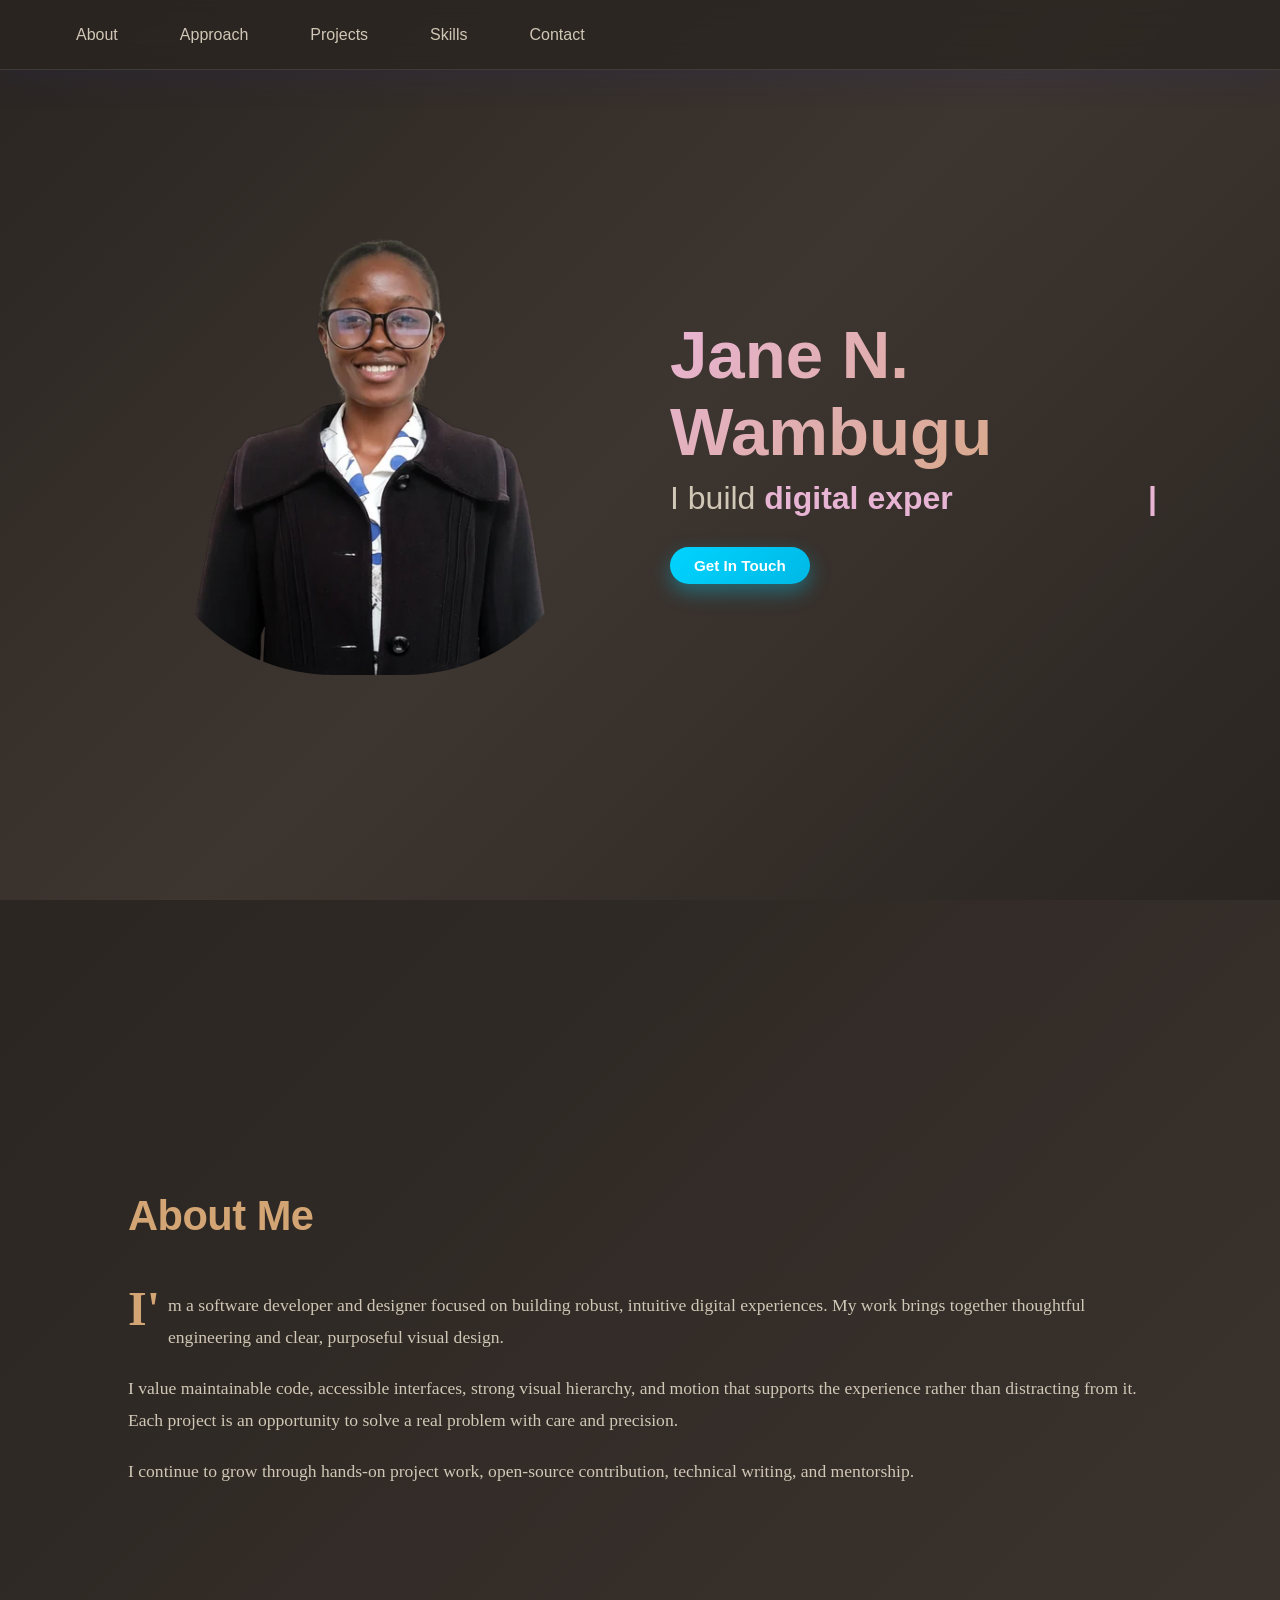
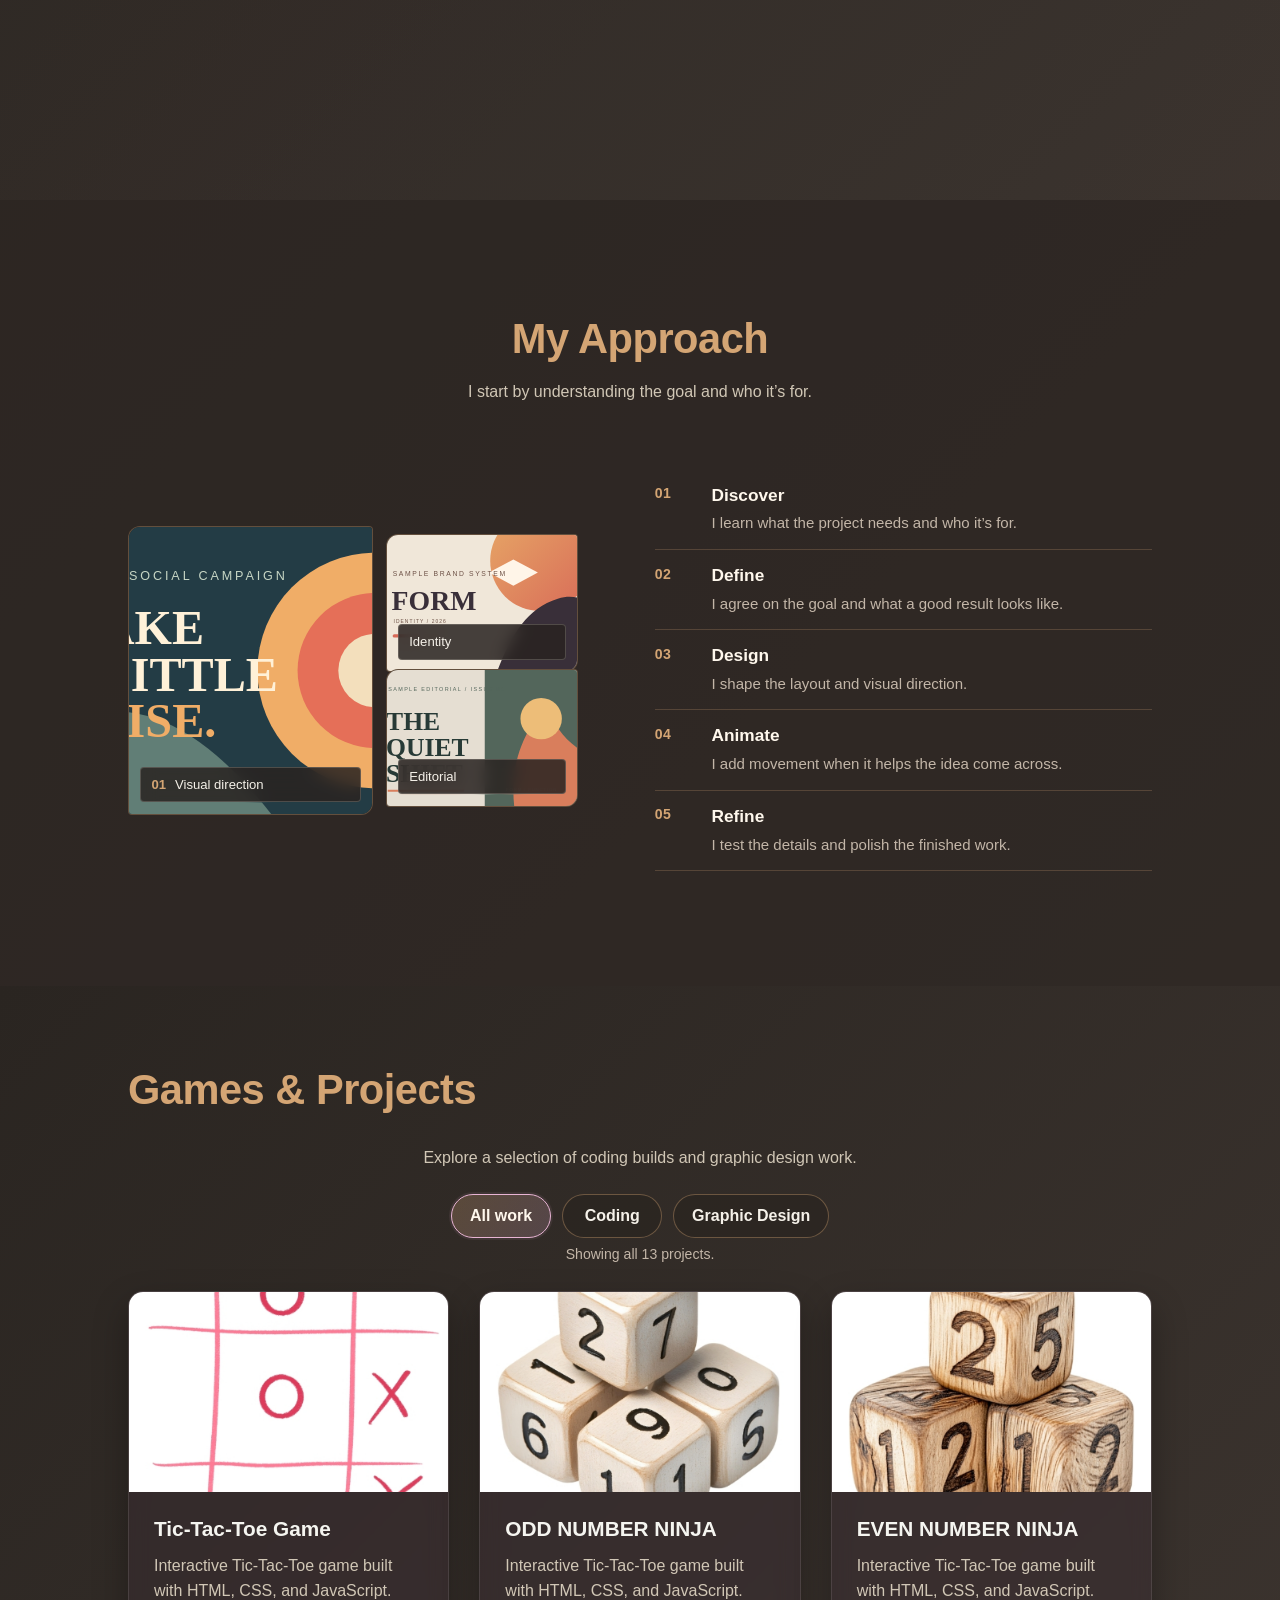
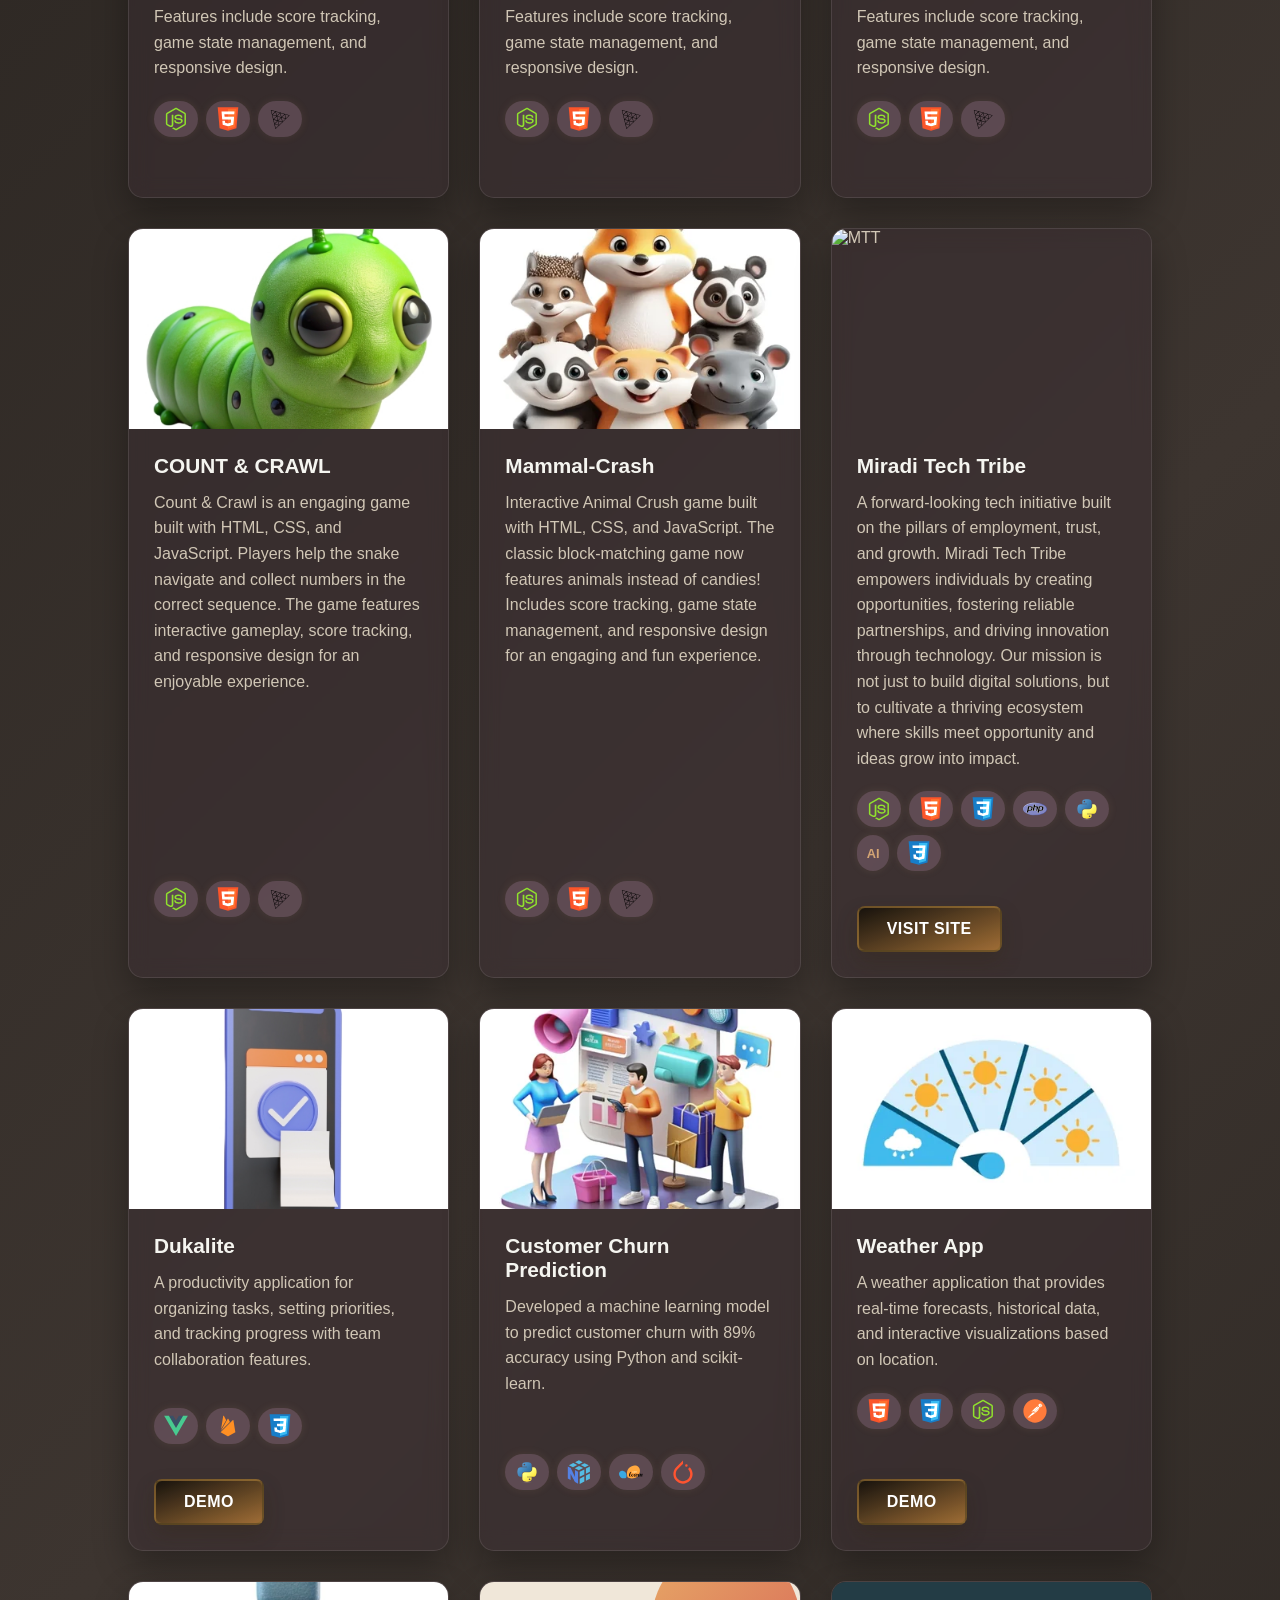
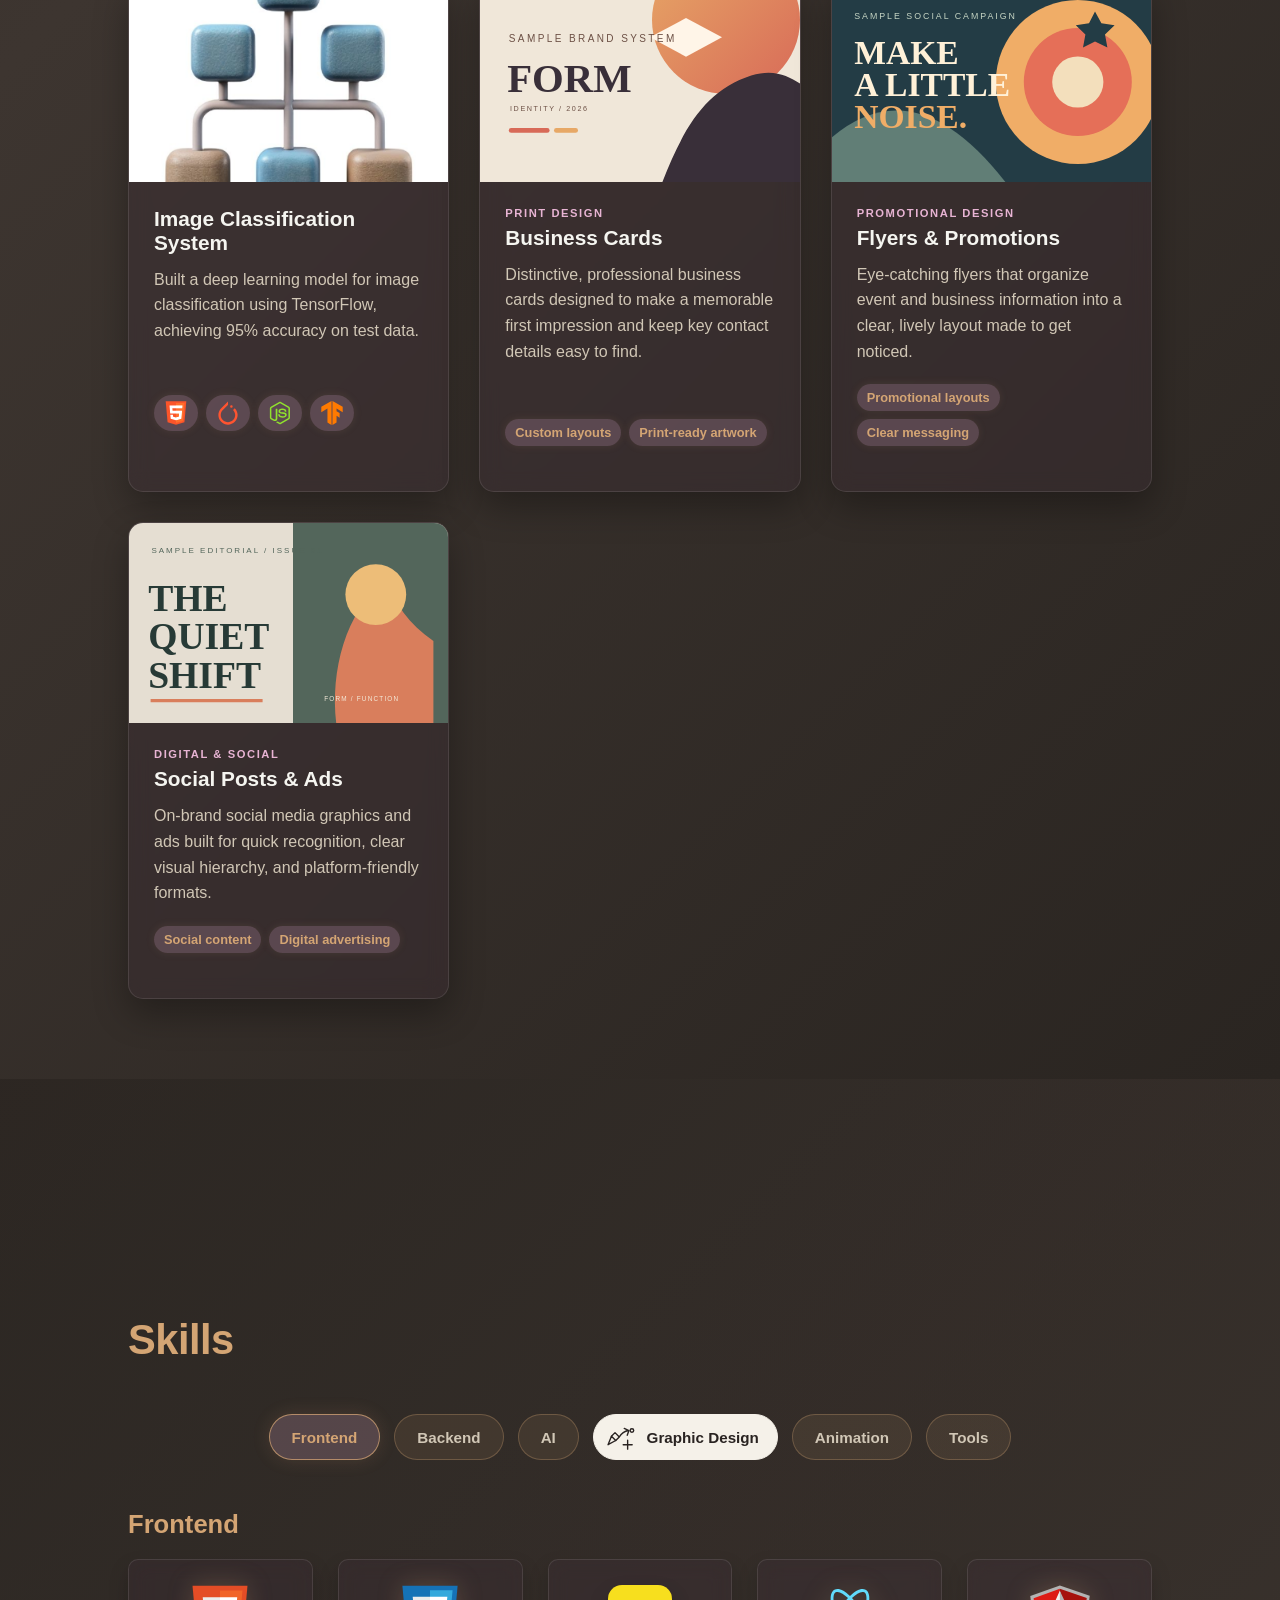
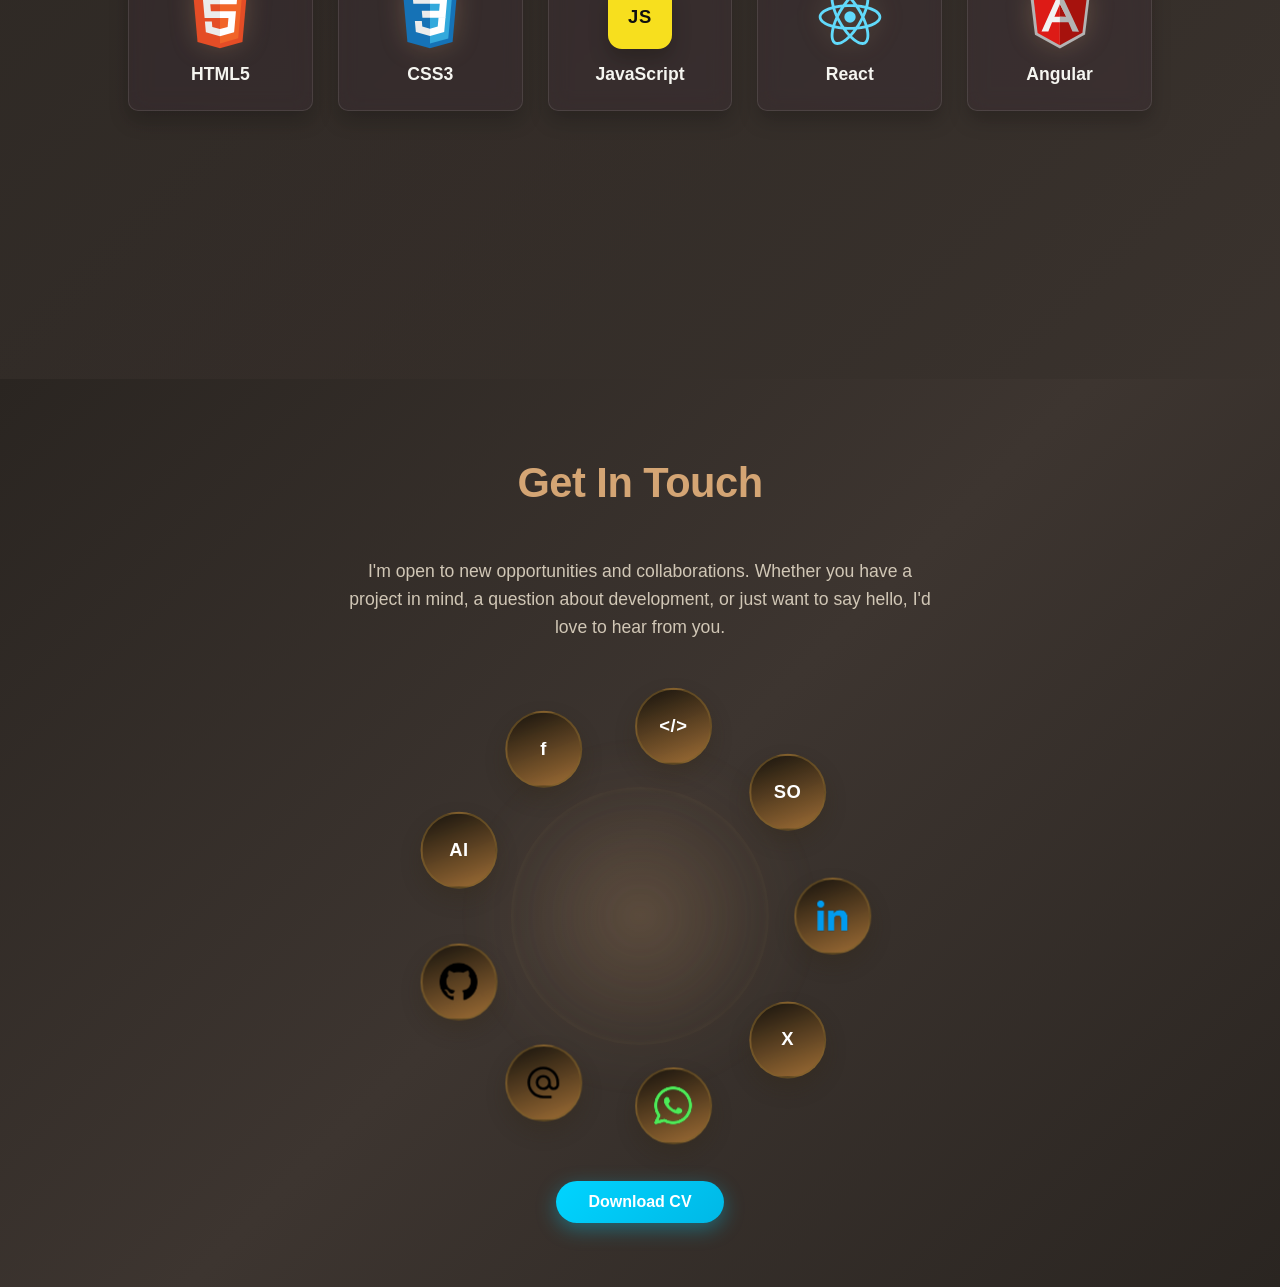
==== index.html @ dc6d3edc "feat: clarify AI tools and animate design tab" ====
<!DOCTYPE html>
<html lang="en">

<head>
    <meta charset="UTF-8">
    <meta name="viewport" content="width=device-width, initial-scale=1.0">
    <link rel="icon" href="images/logo.png" type="image/png" sizes="16x16 32x32 48x48 64x64">
    <link rel="stylesheet" href="styles.css?v=ai-assistants-doodle-motion-20261123">
     <title>Jane Wambugu – Full Stack Developer & AI Portfolio</title>
     <meta name="description" content="Portfolio of Jane Wambugu, showcasing projects in AI, web development, and full-stack applications. Explore skills, projects, and contact info.">

  <meta name="google-site-verification" content="UeW-Bg8mScDxhFZc06-uf0zmy20GzfrBt84kIsNvGZs" />

  <script type="application/ld+json">
  {
    "@context": "https://schema.org",
    "@type": "Person",
    "name": "Jane Wambugu",
    "url": "https://janewambugu.com",
    "sameAs": [
      "https://github.com/Njeri26",
      "https://linkedin.com/in/WAMBUGUNJERI"
    ]
  }
  </script>

  <meta property="og:title" content="Jane Wambugu – Full Stack Developer & AI Portfolio">
  <meta property="og:description" content="Portfolio of Jane Wambugu, showcasing projects in AI, web development, and full-stack applications.">
  <meta property="og:image" content="https://janewambugu.com/images/logo.webp">
  <meta property="og:url" content="https://janewambugu.com">
  <meta name="twitter:card" content="summary_large_image">
</head>


<body>
    <!-- Navigation -->
    <nav class="navbar">
  <div class="nav-container">
    <ul class="nav-menu">
      <li><a href="#about" class="nav-link">About</a></li>
      <li><a href="#approach" class="nav-link">Approach</a></li>
      <li><a href="#projects" class="nav-link">Projects</a></li>
      <li><a href="#skills" class="nav-link">Skills</a></li>
      <li><a href="#contact" class="nav-link">Contact</a></li>
    </ul>

    <div class="mobile-menu-toggle" id="mobile-menu-toggle" aria-label="Open menu" role="button" tabindex="0">
      <div class="hamburger"></div>
      <div class="hamburger"></div>
      <div class="hamburger"></div>
    </div>
  </div>

  <!-- Mobile Navigation -->
  <div class="mobile-nav" id="mobile-nav" aria-hidden="true">
    <div class="mobile-nav-menu">
      <a href="#about" class="mobile-nav-link">About</a>
      <a href="#approach" class="mobile-nav-link">Approach</a>
      <a href="#projects" class="mobile-nav-link">Projects</a>
      <a href="#skills" class="mobile-nav-link">Skills</a>
      <a href="#contact" class="mobile-nav-link">Contact</a>
    </div>
  </div>
</nav>


    <!-- Hero Section -->
    <section id="home" class="hero">
        <div class="code-bg" id="codeBg"></div>
        <div class="hero-content">
            <div class="hero-image-container">
                <div class="profile-container">
                    <img src="images/me-480.webp" srcset="images/me-320.webp 320w, images/me-480.webp 480w, images/me.webp 882w" sizes="(max-width: 768px) 78vw, (max-width: 1200px) 38vw, 450px" alt="Jane N. Wambugu" class="profile-img" width="450" height="450" fetchpriority="high" decoding="async">
                </div>
            </div>
            <div class="hero-animation-container">
                <div class="hero-text">
                    <h1 class="name">Jane N. Wambugu</h1>
                    <p class="slogan">I build <span id="typingText">exceptional digital experiences</span></p>
                    <a href="#contact" class="cta-btn">Get In Touch</a>
                </div>
            </div>
        </div>
    </section>

    <!-- About Section -->
    <section id="about" class="about">
        <h2 class="section-title">About Me</h2>
        <div class="about-content">
            <div class="about-text">
                <p>I'm a software developer and designer focused on building robust, intuitive digital experiences. My work brings together thoughtful engineering and clear, purposeful visual design.</p>
                <p>I value maintainable code, accessible interfaces, strong visual hierarchy, and motion that supports the experience rather than distracting from it. Each project is an opportunity to solve a real problem with care and precision.</p>
                <p>I continue to grow through hands-on project work, open-source contribution, technical writing, and mentorship.</p>
            </div>
            <!--<div class="about-image">
                <img src="/images/workers.webp" alt="Developer working">
            </div>-->
        </div>
    </section>

    <!-- My Approach Section -->
    <section id="approach" class="approach">
        <div class="approach-heading">
            <h2 class="section-title">My Approach</h2>
            <p class="approach-intro">I start by understanding the goal and who it’s for.</p>
        </div>
        <div class="approach-composition">
            <div class="approach-artboard" role="group" aria-label="Selected graphic design studies">
                <figure class="approach-art-piece approach-art-piece-main">
                    <img src="images/design-social-concept.svg" alt="Promotional graphic design study with bold color and shape" loading="lazy" decoding="async">
                    <figcaption><span>01</span> Visual direction</figcaption>
                </figure>
                <figure class="approach-art-piece approach-art-piece-brand">
                    <img src="images/design-brand-concept.svg" alt="Business card design study" loading="lazy" decoding="async">
                    <figcaption>Identity</figcaption>
                </figure>
                <figure class="approach-art-piece approach-art-piece-editorial">
                    <img src="images/design-editorial-concept.svg" alt="Editorial design study" loading="lazy" decoding="async">
                    <figcaption>Editorial</figcaption>
                </figure>
            </div>
            <ol class="approach-process" aria-label="My creative process">
                <li class="approach-stage">
                    <span class="approach-step" aria-hidden="true">01</span>
                    <div><h3>Discover</h3><p>I learn what the project needs and who it’s for.</p></div>
                </li>
                <li class="approach-stage">
                    <span class="approach-step" aria-hidden="true">02</span>
                    <div><h3>Define</h3><p>I agree on the goal and what a good result looks like.</p></div>
                </li>
                <li class="approach-stage">
                    <span class="approach-step" aria-hidden="true">03</span>
                    <div><h3>Design</h3><p>I shape the layout and visual direction.</p></div>
                </li>
                <li class="approach-stage">
                    <span class="approach-step" aria-hidden="true">04</span>
                    <div><h3>Animate</h3><p>I add movement when it helps the idea come across.</p></div>
                </li>
                <li class="approach-stage">
                    <span class="approach-step" aria-hidden="true">05</span>
                    <div><h3>Refine</h3><p>I test the details and polish the finished work.</p></div>
                </li>
            </ol>
        </div>
    </section>

    <!-- Projects Section -->
    <section id="projects" class="projects">
        <h2 class="section-title">Games & Projects</h2>
        <p class="projects-intro">Explore a selection of coding builds and graphic design work.</p>
        <div class="project-filters" role="group" aria-label="Filter portfolio projects">
            <button class="project-filter active" type="button" data-project-filter="all" aria-pressed="true">All work</button>
            <button class="project-filter" type="button" data-project-filter="coding" aria-pressed="false">Coding</button>
            <button class="project-filter" type="button" data-project-filter="design" aria-pressed="false">Graphic Design</button>
        </div>
        <p class="project-filter-status" id="projectFilterStatus" role="status" aria-live="polite">Showing all projects.</p>
        <div class="projects-grid">

            <!-- game 1-->
            <div class="project-card" data-project-category="coding">
                <img src="images/tictoe.webp" alt="Project 3" class="project-img" loading="lazy" decoding="async">
                <div class="project-content">
                    <h3 class="project-title">Tic-Tac-Toe Game</h3>
                    <p class="project-desc">Interactive Tic-Tac-Toe game built with HTML, CSS, and JavaScript.
                        Features include score tracking, game state management, and responsive design.</p>
                    <div class="project-tags">
                        <span class="project-tag" title="JavaScript"><img src="images/logos/Node.js.svg" alt="JavaScript"></span>
                        <span class="project-tag" title="Canvas API"><img src="images/logos/HTML5.svg" alt="Canvas API"></span>
                        <span class="project-tag" title="WebGL"><img src="images/logos/Three.js.svg" alt="WebGL"></span>
                    </div>
                    <div class="project-links">
                       <!-- <a href="#" onclick="window.open('projects/tictac.html', 'OddNumberGame')"
                            class="project-link game-link">Play Game</a>
                        <a href="#" class="project-link">Code</a>-->
                    </div>
                </div>
            </div>

            <!-- game 2-->
            <div class="project-card" data-project-category="coding">
                <img src="images/odd-game.webp" alt="Project 3" class="project-img" loading="lazy" decoding="async">
                <div class="project-content">
                    <h3 class="project-title">ODD NUMBER NINJA</h3>
                    <p class="project-desc">Interactive Tic-Tac-Toe game built with HTML, CSS, and JavaScript.
                        Features include score tracking, game state management, and responsive design.</p>
                    <div class="project-tags">
                        <span class="project-tag" title="JavaScript"><img src="images/logos/Node.js.svg" alt="JavaScript"></span>
                        <span class="project-tag" title="Canvas API"><img src="images/logos/HTML5.svg" alt="Canvas API"></span>
                        <span class="project-tag" title="WebGL"><img src="images/logos/Three.js.svg" alt="WebGL"></span>
                    </div>
                    <div class="project-links">
                       <!-- <a href="#" onclick="window.open('projects/ODDS.html', 'OddNumberGame')"
                            class="project-link game-link">Play Game</a>
                        <a href="#" class="project-link">Code</a>-->
                    </div>
                </div>
            </div>

            <!-- game 3-->
            <div class="project-card" data-project-category="coding">
                <img src="images/even-game.webp" alt="Project 3" class="project-img" loading="lazy" decoding="async">
                <div class="project-content">
                    <h3 class="project-title">EVEN NUMBER NINJA</h3>
                    <p class="project-desc">Interactive Tic-Tac-Toe game built with HTML, CSS, and JavaScript.
                        Features include score tracking, game state management, and responsive design.</p>
                    <div class="project-tags">
                        <span class="project-tag" title="JavaScript"><img src="images/logos/Node.js.svg" alt="JavaScript"></span>
                        <span class="project-tag" title="Canvas API"><img src="images/logos/HTML5.svg" alt="Canvas API"></span>
                        <span class="project-tag" title="WebGL"><img src="images/logos/Three.js.svg" alt="WebGL"></span>
                    </div>
                    <div class="project-links">
                        <!--<a href="#" onclick="window.open('projects/even.html', 'OddNumberGame')"
                            class="project-link game-link">Play Game</a>
                        <a href="#" class="project-link">Code</a>-->
                    </div>
                </div>
            </div>

            <!-- game 4 -->
            <div class="project-card" data-project-category="coding">
                <img src="images/bug-game.webp" alt="Project 3" class="project-img" loading="lazy" decoding="async">
                <div class="project-content">
                    <h3 class="project-title">COUNT & CRAWL</h3>
                    <p class="project-desc">Count & Crawl is an engaging game built with HTML, CSS, and JavaScript.
                        Players help the snake navigate and collect numbers in the correct sequence. The game features
                        interactive gameplay, score tracking, and responsive design for an enjoyable experience.</p>
                    <div class="project-tags">
                        <span class="project-tag" title="JavaScript"><img src="images/logos/Node.js.svg" alt="JavaScript"></span>
                        <span class="project-tag" title="Canvas API"><img src="images/logos/HTML5.svg" alt="Canvas API"></span>
                        <span class="project-tag" title="WebGL"><img src="images/logos/Three.js.svg" alt="WebGL"></span>
                    </div>
                    <div class="project-links">
                        <!--<a href="#" onclick="window.open('projects/bug.html', 'OddNumberGame')"
                            class="project-link game-link">Play Game</a>-->
                        <!--<a href="#" class="project-link">Code</a>-->
                    </div>
                </div>
            </div>

            <!-- game 5 -->
            <div class="project-card" data-project-category="coding">
                <img src="images/animal-game.webp" alt="Project 3" class="project-img" loading="lazy" decoding="async">
                <div class="project-content">
                    <h3 class="project-title">Mammal-Crash</h3>
                    <p class="project-desc">Interactive Animal Crush game built with HTML, CSS, and JavaScript. The
                        classic
                        block-matching game now features animals instead of candies! Includes score tracking, game
                        state management, and responsive design for an engaging and fun experience.</p>
                    <div class="project-tags">
                        <span class="project-tag" title="JavaScript"><img src="images/logos/Node.js.svg" alt="JavaScript"></span>
                        <span class="project-tag" title="Canvas API"><img src="images/logos/HTML5.svg" alt="Canvas API"></span>
                        <span class="project-tag" title="WebGL"><img src="images/logos/Three.js.svg" alt="WebGL"></span>
                    </div>
                    <div class="project-links">
                        <!--<a href="#" onclick="window.open('projects/candy-crash.html', 'OddNumberGame')"
                            class="project-link game-link">Play Game</a>-->
                        <!--<a href="#" class="project-link">Code</a>-->
                    </div>
                </div>
            </div>

            <!-- Project 6 (Game) 
            <div class="project-card">
                <img src="images/math-game.webp" alt="Project 3" class="project-img" loading="lazy" decoding="async">
                <div class="project-content">
                    <h3 class="project-title">Math Champ</h3>
                    <p class="project-desc">Math Champ is an interactive game built with HTML, CSS, and JavaScript. It
                        engages players in solving
                        addition problems with a fun and responsive design. Track your score and improve your math
                        skills
                        while enjoying a visually appealing game experience.</p>
                    <div class="project-tags">
                        <span class="project-tag">JavaScript</span>
                        <span class="project-tag">Canvas API</span>
                        <span class="project-tag">WebGL</span>
                    </div>
                    <div class="project-links">
                        <a href="#" onclick="window.open('projects/add.html', 'OddNumberGame')"
                            class="project-link game-link">Play Game</a>
                        <a href="#" class="project-link">Code</a>
                    </div>
                </div>
            </div>-->


                    <!-- MTT -->
                    <div class="project-card" data-project-category="coding">
                        <img src="https://miraditechtribe.com/logo.webp" alt="MTT" class="project-img">
                        <div class="project-content">
                            <h3 class="project-title">Miradi Tech Tribe</h3>
                            <p class="project-desc">
                                A forward-looking tech initiative built on the pillars of employment, trust, and growth. 
                                Miradi Tech Tribe empowers individuals by creating opportunities, fostering reliable partnerships, 
                                and driving innovation through technology. Our mission is not just to build digital solutions, 
                                but to cultivate a thriving ecosystem where skills meet opportunity and ideas grow into impact.
                            </p>
                    <div class="project-tags">
                        <span class="project-tag" title="JavaScript"><img src="images/logos/Node.js.svg" alt="JavaScript"></span>
                        <span class="project-tag" title="HTML5"><img src="images/logos/HTML5.svg" alt="HTML5"></span>
                        <span class="project-tag" title="CSS3"><img src="images/logos/CSS3.svg" alt="CSS3"></span>
                        <span class="project-tag" title="PHP"><img src="images/logos/PHP.svg" alt="PHP"></span>
                        <span class="project-tag" title="Python"><img src="images/logos/Python.svg" alt="Python"></span>
                        <span class="project-tag" title="A.I">AI</span>
                        <span class="project-tag" title="Responsive Design"><img src="images/logos/CSS3.svg" alt="Responsive Design"></span>
                    </div>
                    <div class="project-links">
                        <a href="https://miraditechtribe.com" target="_blank" class="project-link">Visit Site</a>
                    </div>
                </div>
            </div>
            
            

            <!-- dukalite -->
            <div class="project-card" data-project-category="coding">
                <img src="images/management-app.webp" alt="Project 2" class="project-img" loading="lazy" decoding="async">
                <div class="project-content">
                    <h3 class="project-title">Dukalite</h3>
                    <p class="project-desc">A productivity application for organizing tasks, setting priorities, and
                        tracking progress with team collaboration features.</p>
                    <div class="project-tags">
                        <span class="project-tag" title="Vue.js"><img src="images/logos/Vue.js.svg" alt="Vue.js"></span>
                        <span class="project-tag" title="Firebase"><img src="images/logos/Firebase.svg" alt="Firebase"></span>
                        <span class="project-tag" title="CSS Grid"><img src="images/logos/CSS3.svg" alt="CSS Grid"></span>
                    </div>
                    <div class="project-links">
                        
    <a href="projects/shopapp/index.html" target="_blank" class="project-link">Demo</a>
                        
                    </div>
                </div>
            </div>
            
            <!--churn-->
            <div class="project-card" data-project-category="coding">
                <img src="images/churn.webp" alt="Project 2" class="project-img" loading="lazy" decoding="async">
                <div class="project-content">
                    <h3 class="project-title">Customer Churn Prediction</h3>
                    <p class="project-desc">Developed a machine learning model to predict customer churn with
                        89% accuracy using Python and scikit-learn.</p>
                    <div class="project-tags">
                        <span class="project-tag" title="Python"><img src="images/logos/Python.svg" alt="Python"></span>
                        <span class="project-tag" title="Pandas"><img src="images/logos/NumPy.svg" alt="Pandas"></span>
                        <span class="project-tag" title="Data Science"><img src="images/logos/scikit-learn.svg" alt="Data Science"></span>
                        <span class="project-tag" title="Machine Learning"><img src="images/logos/PyTorch.svg" alt="Machine Learning"></span>
                    </div>
                    <div class="project-links">
                        <!--<a href="#" onclick="window.open('Customer-Churn.html', 'OddNumberGame')"
                            class="project-link">Demo</a>-->
                        
                    </div>
                </div>
            </div>

            <!-- elima360 PWA-->
            <div class="project-card" data-project-category="coding">
                <img src="images/weather-app.webp" alt="Project 4" class="project-img" loading="lazy" decoding="async">
                <div class="project-content">
                    <h3 class="project-title">Weather App</h3>
                    <p class="project-desc">A weather application that provides real-time forecasts, historical data,
                        and interactive visualizations based on location.</p>
                    <div class="project-tags">
                        <span class="project-tag" title="HTML5"><img src="images/logos/HTML5.svg" alt="HTML5"></span>
                        <span class="project-tag" title="CSS3"><img src="images/logos/CSS3.svg" alt="CSS3"></span>
                        <span class="project-tag" title="JavaScript"><img src="images/logos/Node.js.svg" alt="JavaScript"></span>
                        <span class="project-tag" title="Weather API"><img src="images/logos/Postman.svg" alt="Weather API"></span>
                    </div>
                    <div class="project-links">
                       <div class="project-links">
    <a href="projects/weatherapp/index.html" target="_blank" class="project-link">Demo</a>
</div>
                    </div>
                </div>
            </div>
        
                <div class="project-card" data-project-category="coding">
                    <img src="images/image-system.webp" alt="Project 4" class="project-img" loading="lazy" decoding="async">
                    <div class="project-content">
                        <h3 class="project-title">Image Classification System</h3>
                        <p class="project-desc">Built a deep learning model for image classification using
                            TensorFlow, achieving 95% accuracy on test data.</p>
                        <div class="project-tags">
                            <span class="project-tag" title="HTML5"><img src="images/logos/HTML5.svg" alt="HTML5"></span>
                            <span class="project-tag" title="Deep Learning"><img src="images/logos/PyTorch.svg" alt="Deep Learning"></span>
                            <span class="project-tag" title="JavaScript"><img src="images/logos/Node.js.svg" alt="JavaScript"></span>
                            <span class="project-tag" title="TensorFlow"><img src="images/logos/TensorFlow.svg" alt="TensorFlow"></span>
                        </div>
                        <div class="project-links">
                    <!--<a href="#" class="project-link">Demo</a>-->
                    
                     </div>
                 </div>
             </div>
            <!-- EsomaKids
                    <div class="project-card">
                        <img src="https://esomakids.com/images/logo-png.webp" alt="EsomaKids Project" class="project-img">
                        <div class="project-content">
                            <h3 class="project-title">EsomaKids</h3>
                            <p class="project-desc">An interactive educational platform designed to help children learn through
                                engaging games and activities. Features include personalized learning paths, progress tracking,
                                and a variety of educational content.</p>
                            <div class="project-tags">
                                <span class="project-tag">JavaScript</span>
                                <span class="project-tag">HTML5</span>
                                <span class="project-tag">CSS3</span>
                                <span class="project-tag">Responsive Design</span>
                            </div>
                            <div class="project-links">
                                <a href="https://esomakids.com" target="_blank" class="project-link">Visit Site</a>
                            </div>
                        </div>
                    </div>-->

            <article class="project-card design-gallery-card" data-project-category="design">
                <img src="images/design-brand-concept.svg" alt="Graphic design artwork for a business card" class="project-img" loading="lazy" decoding="async">
                <div class="project-content">
                    <span class="design-gallery-kicker">PRINT DESIGN</span>
                    <h3 class="project-title">Business Cards</h3>
                    <p class="project-desc">Distinctive, professional business cards designed to make a memorable first impression and keep key contact details easy to find.</p>
                    <div class="project-tags"><span class="project-tag">Custom layouts</span><span class="project-tag">Print-ready artwork</span></div>
                </div>
            </article>
            <article class="project-card design-gallery-card" data-project-category="design">
                <img src="images/design-social-concept.svg" alt="Graphic design artwork for a promotional flyer" class="project-img" loading="lazy" decoding="async">
                <div class="project-content">
                    <span class="design-gallery-kicker">PROMOTIONAL DESIGN</span>
                    <h3 class="project-title">Flyers &amp; Promotions</h3>
                    <p class="project-desc">Eye-catching flyers that organize event and business information into a clear, lively layout made to get noticed.</p>
                    <div class="project-tags"><span class="project-tag">Promotional layouts</span><span class="project-tag">Clear messaging</span></div>
                </div>
            </article>
            <article class="project-card design-gallery-card" data-project-category="design">
                <img src="images/design-editorial-concept.svg" alt="Graphic design artwork for social media posts and advertisements" class="project-img" loading="lazy" decoding="async">
                <div class="project-content">
                    <span class="design-gallery-kicker">DIGITAL &amp; SOCIAL</span>
                    <h3 class="project-title">Social Posts &amp; Ads</h3>
                    <p class="project-desc">On-brand social media graphics and ads built for quick recognition, clear visual hierarchy, and platform-friendly formats.</p>
                    <div class="project-tags"><span class="project-tag">Social content</span><span class="project-tag">Digital advertising</span></div>
                </div>
            </article>
        </div>
    </section>

    <!-- Skills Section -->
    <section id="skills" class="skills">
        <h2 class="section-title">Skills</h2>
        <div class="skills-content">
            <div class="skills-selector" role="tablist" aria-label="Skill categories">
                <button type="button" class="skills-tab active" data-skill-target="frontend"
                    aria-selected="true">Frontend</button>
                <button type="button" class="skills-tab" data-skill-target="backend"
                    aria-selected="false">Backend</button>
                <button type="button" class="skills-tab" data-skill-target="ai"
                    aria-selected="false">AI</button>
                <button type="button" class="skills-tab" data-skill-target="design"
                    aria-selected="false"><svg class="design-tab-doodle" viewBox="0 0 42 32" aria-hidden="true" focusable="false"><path d="M5 25.5 9.2 15l5.3 5.3-9.5 5.2Z"/><path d="m9.2 15 4.4-4.4 5.3 5.3-4.4 4.4M18.9 15.9c3.1-5.2 6.4-7.1 11.4-7.9M25 5.4l5.8 2.6-2.1 5.9M23.7 25.6h11.1M29.2 20v11"/><circle cx="34.5" cy="8" r="2.2"/></svg><span>Graphic Design</span></button>
                <button type="button" class="skills-tab" data-skill-target="animation"
                    aria-selected="false">Animation</button>
                <button type="button" class="skills-tab" data-skill-target="tools"
                    aria-selected="false">Tools</button>
            </div>

            <!-- Frontend Skills -->
            <div class="skills-category" data-skill-panel="frontend">
                <h3 class="category-title">Frontend</h3>
                <div class="skills-grid">
                    <div class="skill-item">
                        <div class="skill-icon">
                            <img src="images/logos/HTML5.svg" alt="" loading="lazy">
                        </div>
                        <p class="skill-name">HTML5</p>
                    </div>

                    <div class="skill-item">
                        <div class="skill-icon">
                            <img src="images/logos/CSS3.svg" alt="" loading="lazy">
                        </div>
                        <p class="skill-name">CSS3</p>
                    </div>

                    <div class="skill-item">
                        <div class="skill-icon skill-icon-badge skill-icon-javascript" aria-hidden="true">JS</div>
                        <p class="skill-name">JavaScript</p>
                    </div>

                    <div class="skill-item">
                        <div class="skill-icon">
                            <img src="images/logos/React.svg" alt="" loading="lazy">
                        </div>
                        <p class="skill-name">React</p>
                    </div>

                    <div class="skill-item">
                        <div class="skill-icon">
                            <img src="images/logos/AngularJS.svg" alt="" loading="lazy">
                        </div>
                        <p class="skill-name">Angular</p>
                    </div>
                </div>
            </div>

            <!-- Backend Skills -->
            <div class="skills-category" data-skill-panel="backend">
                <h3 class="category-title">Backend</h3>
                <div class="skills-grid">
                    <div class="skill-item">
                        <div class="skill-icon">
                            <img src="images/logos/Node.js.svg" alt="" loading="lazy">
                        </div>
                        <p class="skill-name">Node.js</p>
                    </div>

                    <div class="skill-item">
                        <div class="skill-icon">
                            <img src="images/logos/Python.svg" alt="" loading="lazy">
                        </div>
                        <p class="skill-name">Python</p>
                    </div>

                    <div class="skill-item">
                        <div class="skill-icon">
                            <img src="images/logos/PHP.svg" alt="" loading="lazy">
                        </div>
                        <p class="skill-name">PHP</p>
                    </div>

                    <div class="skill-item">
                        <div class="skill-icon">
                            <img src="images/logos/Java.svg" alt="" loading="lazy">
                        </div>
                        <p class="skill-name">Java</p>
                    </div>

                    <div class="skill-item">
                        <div class="skill-icon">
                            <img src="images/logos/MongoDB.svg" alt="" loading="lazy">
                        </div>
                        <p class="skill-name">MongoDB</p>
                    </div>

                    <div class="skill-item">
                        <div class="skill-icon">
                            <img src="images/logos/MySQL.svg" alt="" loading="lazy">
                        </div>
                        <p class="skill-name">MySQL</p>
                    </div>
                </div>
            </div>

            <!-- AI Skills -->
            <div class="skills-category" data-skill-panel="ai" hidden>
                <h3 class="category-title">AI assistants &amp; coding tools</h3>
                <p class="ai-skills-intro">A practical mix of assistants for coding, research, and exploring ideas.</p>
                <ul class="ai-assistant-board" aria-label="AI assistants and coding tools">
                    <li class="ai-assistant-mark ai-assistant-copilot"><span class="ai-tool-index">01</span><span class="ai-tool-name">GitHub Copilot</span></li>
                    <li class="ai-assistant-mark ai-assistant-gemini"><span class="ai-tool-index">02</span><span class="ai-tool-name">Gemini</span></li>
                    <li class="ai-assistant-mark ai-assistant-claude"><span class="ai-tool-index">03</span><span class="ai-tool-name">Claude Code</span></li>
                    <li class="ai-assistant-mark ai-assistant-zai"><span class="ai-tool-index">04</span><span class="ai-tool-name">Z.ai</span></li>
                    <li class="ai-assistant-mark ai-assistant-kimi"><span class="ai-tool-index">05</span><span class="ai-tool-name">Kimi</span></li>
                    <li class="ai-assistant-mark ai-assistant-chatgpt"><span class="ai-tool-index">06</span><img src="images/chatgpt-com-logo.png" alt="" loading="lazy"><span class="ai-tool-name">ChatGPT</span></li>
                </ul>
                <h4 class="ai-secondary-heading">ML &amp; data libraries</h4>
                <div class="skills-grid">
                    <div class="skill-item"><div class="skill-icon"><img src="images/logos/PyTorch.svg" alt="" loading="lazy"></div><p class="skill-name">PyTorch</p></div>
                    <div class="skill-item"><div class="skill-icon"><img src="images/logos/TensorFlow.svg" alt="" loading="lazy"></div><p class="skill-name">TensorFlow</p></div>
                    <div class="skill-item"><div class="skill-icon"><img src="images/logos/scikit-learn.svg" alt="" loading="lazy"></div><p class="skill-name">scikit-learn</p></div>
                    <div class="skill-item"><div class="skill-icon"><img src="images/logos/NumPy.svg" alt="" loading="lazy"></div><p class="skill-name">NumPy</p></div>
                </div>
                <h4 class="ai-secondary-heading">Creative AI</h4>
                <div class="skills-grid">
                    <div class="skill-item"><div class="skill-icon"><img src="images/logos/Higgsfield.png" alt="" loading="lazy"></div><p class="skill-name">Higgsfield</p></div>
                </div>
            </div>

            <!-- Graphic Design Skills -->
            <div class="skills-category" data-skill-panel="design" hidden>
                <h3 class="category-title">Graphic Design</h3>
                <p class="design-skills-intro">A visual toolkit for shaping clear, distinctive work—from first concept to finished asset.</p>
                <div class="design-toolboard">
                    <div class="design-toolboard-story">
                        <div>
                            <span class="design-toolboard-kicker">GRAPHIC DESIGN</span>
                            <h4>Ideas, composed with intention.</h4>
                            <p>My practice brings together typography, layout, color, and visual hierarchy.</p>
                        </div>
                        <p class="design-toolboard-note">Concept, craft, and polish—using the tools that fit the work.</p>
                    </div>
                    <div class="design-tool-canvas" aria-label="Graphic design tools arranged on a studio canvas">
                        <span class="design-canvas-note" aria-hidden="true">TOOLS / IN PRACTICE</span>
                        <svg class="design-canvas-doodle" viewBox="0 0 100 62" aria-hidden="true" focusable="false"><path d="M6 51c12-16 22-24 34-21 8 2 10 11 17 10 9-1 12-19 27-28M72 10l13 1-2 13M12 13h15M19.5 5.5v15"/><circle cx="58" cy="40" r="2.5"/></svg>
                        <ul class="design-tool-marks" aria-label="Graphic design tools">
                            <li class="design-tool-mark design-tool-mark-figma">
                                <span class="design-tool-icon"><img src="images/logos/Figma.svg" alt="" loading="lazy"></span>
                                <span class="design-tool-name">Figma</span>
                            </li>
                            <li class="design-tool-mark design-tool-mark-canva">
                                <span class="design-tool-icon"><img src="images/logos/Canva.svg" alt="" loading="lazy"></span>
                                <span class="design-tool-name">Canva</span>
                            </li>
                            <li class="design-tool-mark design-tool-mark-gimp">
                                <span class="design-tool-icon"><img src="images/logos/GIMP.svg" alt="" loading="lazy"></span>
                                <span class="design-tool-name">GIMP</span>
                            </li>
                            <li class="design-tool-mark design-tool-mark-adobe">
                                <span class="design-tool-icon"><img src="images/adobe-com-brandmark.svg" alt="" loading="lazy"></span>
                                <span><span class="design-tool-name">Adobe Creative Cloud</span><span class="design-tool-detail">Photoshop · Illustrator · InDesign</span></span>
                            </li>
                        </ul>
                    </div>
                </div>
            </div>

            <!-- Animation -->
            <div class="skills-category animation-category" data-skill-panel="animation" hidden>
                <h3 class="category-title">Animation</h3>
                <div class="motion-showcase" id="motion">
                    <div class="motion-showcase-layout">
                        <div class="motion-copy">
                            <h4>3D &amp; Motion</h4>
                            <p>I’m familiar with Blender and use it to explore form, light, materials and movement.</p>
                        </div>
                        <div class="animation-tool-groups">
                            <div class="animation-tool-group">
                                <h4>Animation &amp; 3D</h4>
                                <ul class="motion-tools" aria-label="Animation and 3D tools">
                                    <li class="motion-tool-wordmark"><img src="images/logos/Blender.png" alt="Blender" loading="lazy"></li>
                                    <li><img src="images/logos/Higgsfield.png" alt="" loading="lazy"><span>Higgsfield</span></li>
                                    <li><img src="images/cap-cut-com-logo.webp" alt="" loading="lazy"><span>CapCut</span></li>
                                </ul>
                            </div>
                            <div class="animation-tool-group">
                                <h4>Games &amp; interactive 3D</h4>
                                <ul class="motion-tools" aria-label="Game and interactive 3D tools">
                                    <li><img src="images/logos/Three.js.svg" alt="" loading="lazy"><span>Three.js</span></li>
                                    <li><img src="images/logos/babylonjs.png" alt="" loading="lazy"><span>Babylon.js</span></li>
                                </ul>
                            </div>
                        </div>
                    </div>
                </div>
            </div>

            <!-- Tools -->
            <div class="skills-category" data-skill-panel="tools">
                <h3 class="category-title">Tools</h3>
                <div class="skills-grid">
                    <div class="skill-item">
                        <div class="skill-icon"><img src="images/logos/Visual Studio Code (VS Code).svg" alt="" loading="lazy"></div>
                        <p class="skill-name">Visual Studio Code</p>
                    </div>

                    <div class="skill-item">
                        <div class="skill-icon"><img src="images/logos/GitHub Codespaces.svg" alt="" loading="lazy"></div>
                        <p class="skill-name">GitHub Codespaces</p>
                    </div>

                    <div class="skill-item">
                        <div class="skill-icon"><img src="images/logos/CodePen.svg" alt="" loading="lazy"></div>
                        <p class="skill-name">CodePen</p>
                    </div>

                    <div class="skill-item">
                        <div class="skill-icon">
                            <img src="images/logos/Git.svg" alt="" loading="lazy">
                        </div>
                        <p class="skill-name">Git</p>
                    </div>

                    <div class="skill-item">
                        <div class="skill-icon">
                            <img src="images/logos/Docker.svg" alt="" loading="lazy">
                        </div>
                        <p class="skill-name">Docker</p>
                    </div>

                    <div class="skill-item">
                        <div class="skill-icon">
                            <img src="images/logos/AWS.svg" alt="" loading="lazy">
                        </div>
                        <p class="skill-name">AWS</p>
                    </div>
                </div>
            </div>
        </div>
    </section>

    <!-- Contact Section -->
    <section id="contact" class="contact">
        <h2 class="section-title">Get In Touch</h2>
        <div class="contact-content">
            <p class="contact-intro-text">I'm open to new opportunities and collaborations. Whether you have a project in mind, a question about development, or just want to say hello, I'd love to hear from you.</p>
            <div class="radial-intro" aria-label="Community orbit intro">
                <div class="radial-intro-focus" aria-hidden="true">
                    <span class="radial-intro-icon">
                        <img src="images/linkedin1.svg" alt="" width="60" height="60">
                    </span>
                </div>
                <div class="radial-intro-center" aria-hidden="true">
                    <span class="radial-intro-word" style="--word-index: 0;">Let's connect</span>
                    <span class="radial-intro-word" style="--word-index: 1;">Collaborate</span>
                    <span class="radial-intro-word" style="--word-index: 2;">Build together</span>
                    <span class="radial-intro-word" style="--word-index: 3;">Start a project</span>
                </div>
                <div class="radial-intro-orbit">
                    <a href="https://www.linkedin.com/in/wambugu-njeri-55813b265" class="radial-intro-item"
                        style="--item-index: 0;" target="_blank" rel="noopener noreferrer" aria-label="LinkedIn">
                        <span class="radial-intro-icon">
                            <img src="images/linkedin1.svg" alt="" width="48" height="48">
                        </span>
                    </a>
                    <a href="https://x.com/" class="radial-intro-item" style="--item-index: 1;"
                        target="_blank" rel="noopener noreferrer" aria-label="X">
                        <span class="radial-intro-icon"><span class="radial-intro-glyph">X</span></span>
                    </a>
                    <a href="https://wa.me/" class="radial-intro-item" style="--item-index: 2;"
                        target="_blank" rel="noopener noreferrer" aria-label="WhatsApp">
                        <span class="radial-intro-icon">
                            <img src="images/whatsapp.svg" alt="" width="48" height="48">
                        </span>
                    </a>
                    <a href="mailto:jane@miraditechtribe.com" class="radial-intro-item" style="--item-index: 3;"
                        aria-label="Email">
                        <span class="radial-intro-icon">
                            <img src="images/email.svg" alt="" width="48" height="48">
                        </span>
                    </a>
                    <a href="https://github.com/Njeri26" class="radial-intro-item" style="--item-index: 4;"
                        target="_blank" rel="noopener noreferrer" aria-label="GitHub">
                        <span class="radial-intro-icon">
                            <img src="images/github.svg" alt="" width="48" height="48">
                        </span>
                    </a>
                    <a href="https://github.com/features/copilot" class="radial-intro-item" style="--item-index: 5;"
                        target="_blank" rel="noopener noreferrer" aria-label="Copilot">
                        <span class="radial-intro-icon"><span class="radial-intro-glyph">AI</span></span>
                    </a>
                    <a href="https://facebook.com/" class="radial-intro-item" style="--item-index: 6;"
                        target="_blank" rel="noopener noreferrer" aria-label="Facebook">
                        <span class="radial-intro-icon"><span class="radial-intro-glyph">f</span></span>
                    </a>
                    <a href="https://miraditechtribe.com" class="radial-intro-item" style="--item-index: 7;"
                        target="_blank" rel="noopener noreferrer" aria-label="Tech Account">
                        <span class="radial-intro-icon"><span class="radial-intro-glyph">&lt;/&gt;</span></span>
                    </a>
                    <a href="https://stackoverflow.com/" class="radial-intro-item" style="--item-index: 8;"
                        target="_blank" rel="noopener noreferrer" aria-label="Stack Overflow">
                        <span class="radial-intro-icon"><span class="radial-intro-glyph">SO</span></span>
                    </a>
                </div>
            </div>
            <a href="JANE%20N.%20WAMBUGU.pdf" class="cv-download-btn" download="JANE N. WAMBUGU.pdf" aria-label="Download Jane N. Wambugu CV as PDF">Download CV</a>
        </div>
    </section>

    <!-- Footer 
    <footer>
        <p class="footer-text">&copy; 2024 JANE WAMBUGU. All rights reserved.</p>
    </footer>-->
    <script src="script.js?v=3d-motion-showcase-20261121"></script>

</body>

</html>
---- styles.css ----
* {
     margin: 0;
     padding: 0;
     box-sizing: border-box;
 }

 body {
     background: linear-gradient(135deg, #2a2521 0%, #3d3530 50%, #2a2521 100%);
     color: #d1c7b6;
     overflow-x: hidden;
     font-family: 'Segoe UI', Tahoma, Geneva, Verdana, sans-serif;
     scroll-behavior: smooth;
     scrollbar-gutter: stable;
 }

 html {
     scrollbar-gutter: stable;
 }

 .navbar {
     position: fixed;
     top: 0;
     width: 100%;
     background-color: rgba(42, 37, 33, 0.75);
     backdrop-filter: blur(12px);
     -webkit-backdrop-filter: blur(12px);
     z-index: 1000;
     box-shadow: 0 8px 32px 0 rgba(31, 38, 135, 0.15);
     transition: all 0.3s ease;
     border-bottom: 1px solid rgba(255, 255, 255, 0.1);
     height: 70px;
     will-change: background-color;
 }

 .nav-container {
     max-width: 1200px;
     margin: 0 auto;
     padding: 0 20px;
     display: flex;
     justify-content: space-between;
     align-items: center;
     height: 70px;
 }

 .nav-link.active,
 .mobile-nav-link.active {
     color: #D4A574;
     background-color: rgba(212, 165, 116, 0.1);
     border-radius: 6px;
 }
 
.navbar.scrolled {
  background-color: rgba(42, 37, 33, 0.85);
  box-shadow: 0 8px 32px rgba(0, 0, 0, 0.4);
  border-bottom: 1px solid rgba(212, 165, 116, 0.2);
}

.project-card.fade-up {
  opacity: 0;
  transform: translateY(50px);
  transition: all 0.6s ease;
}
.project-card.fade-up.visible {
  opacity: 1;
  transform: translateY(0);
}

 .emoji-circle {
     width: 40px;
     height: 40px;
     border-radius: 50%;
     display: flex;
     align-items: center;
     justify-content: center;
     background: linear-gradient(135deg, #00D4FF 0%, #00B8E6 100%);
     color: #ffffff;
     font-weight: 800;
     letter-spacing: 0.08em;
     box-shadow: 0 6px 16px rgba(0, 212, 255, 0.3);
  }

 .emoji-circle img {
      width: 100%;
      height: 100%;
      object-fit: cover;
  }

 .brand-badge {
     font-size: 0.95rem;
     text-transform: uppercase;
 }


 section {
     padding: 80px 10%;
     min-height: 100vh;
     display: flex;
     flex-direction: column;
     justify-content: center;
     opacity: 1;
 }

 section.scroll-visible {
     animation: sectionFadeIn 0.8s ease-out forwards;
 }

 section.scroll-visible .section-title {
     animation: slideInLeft 0.6s ease-out 0.1s forwards;
 }

 section.scroll-visible .about-content {
     animation: slideInRight 0.6s ease-out 0.2s forwards;
 }

 section.scroll-visible .project-card {
     animation: slideInUp 0.6s ease-out forwards;
 }

 .project-card:nth-child(1) { animation-delay: 0.2s !important; }
 .project-card:nth-child(2) { animation-delay: 0.35s !important; }
 .project-card:nth-child(3) { animation-delay: 0.5s !important; }
 .project-card:nth-child(4) { animation-delay: 0.65s !important; }
 .project-card:nth-child(5) { animation-delay: 0.8s !important; }
 .project-card:nth-child(6) { animation-delay: 0.95s !important; }

 a {
     text-decoration: none;
     color: inherit;
 }

 .section-title {
     font-size: 2.6rem;
     margin-bottom: 50px;
     position: relative;
     color: #D4A574;
     font-weight: 700;
     letter-spacing: -0.5px;
 }

 .logo {
     font-size: 1.5rem;
     font-weight: 700;
     color: #D4A574;
 }

 .nav-menu {
     display: flex;
     list-style: none;
     gap: 30px;
     margin: 0;
     padding: 0;
 }

 .nav-link {
     color: #d1c7b6;
     text-decoration: none;
     font-weight: 500;
     position: relative;
     transition: all 0.3s ease;
     padding: 8px 16px;
     border-radius: 6px;
 }

 .nav-link::after {
     content: "";
     position: absolute;
     left: 50%;
     bottom: -2px;
     width: 0;
     height: 2px;
     background-color: #D4A574;
     transition: all 0.3s ease;
     transform: translateX(-50%);
     box-shadow: 0 0 8px rgba(212, 165, 116, 0.4);
 }

 .nav-link:hover {
     color: #D4A574;
     background-color: rgba(212, 165, 116, 0.2);
 }

 .nav-link:hover::after {
     width: 80%;
 }

 /* mobile menu */
 .mobile-menu-toggle {
     display: none;
     flex-direction: column;
     cursor: pointer;
     padding: 8px;
     border-radius: 4px;
     transition: all 0.3s ease;
     will-change: transform;
     position: relative;
 }

 .mobile-menu-toggle:hover {
     background-color: rgba(232, 180, 212, 0.15);
 }

 .hamburger {
     width: 25px;
     height: 3px;
     background-color: #d1c7b6;
     margin: 3px 0;
     transition: all 0.3s ease;
     border-radius: 2px;
     transform-origin: center;
 }

 .mobile-menu-toggle.active .hamburger:nth-child(1) {
     transform: rotate(-45deg) translateY(8px);
     background-color: #D4A574;
 }

 .mobile-menu-toggle.active .hamburger:nth-child(2) {
     opacity: 0;
 }

 .mobile-menu-toggle.active .hamburger:nth-child(3) {
     transform: rotate(45deg) translateY(-8px);
     background-color: #D4A574;
 }

 .mobile-nav {
     position: fixed;
     top: 70px;
     left: 0;
     width: 100%;
     height: calc(100vh - 70px);
     background: linear-gradient(180deg, rgba(42, 37, 33, 0.95) 0%, rgba(61, 53, 48, 0.95) 100%);
     backdrop-filter: blur(20px);
     -webkit-backdrop-filter: blur(20px);
     transform: translateX(-100%);
     transition: transform 0.3s ease;
     z-index: 999;
     border-bottom: 1px solid rgba(255, 255, 255, 0.1);
 }

 .mobile-nav-menu,
 .mobile-nav-menu li {
     list-style: none;
     margin: 0;
     padding: 0;
 }

 .mobile-nav.active {
     transform: translateX(0);
 }

 .mobile-nav-menu {
     display: flex;
     flex-direction: column;
     padding: 40px 30px;
     gap: 20px;
     height: 100%;
 }

 .mobile-nav-link {
     color: #d1c7b6;
     text-decoration: none;
     font-size: 1.2rem;
     font-weight: 500;
     padding: 15px 20px;
     border-radius: 10px;
     transition: all 0.3s ease;
     border: 1px solid rgba(212, 165, 116, 0.3);
     text-align: center;
 }

 .mobile-nav-link:hover {
     background: linear-gradient(135deg, rgba(212, 165, 116, 0.25) 0%, rgba(232, 180, 212, 0.15) 100%);
     border-color: rgba(212, 165, 116, 0.5);
     color: #D4A574;
     transform: translateY(-2px);
 }

 /* hero */
 .hero {
     position: relative;
     background: linear-gradient(135deg, #2a2521 0%, #3d3530 50%, #2a2521 100%);
     overflow: hidden;
 }

 .hero-content {
     position: relative;
     z-index: 2;
     display: flex;
     align-items: center;
     justify-content: space-between;
     gap: 60px;
 }

 .hero-image-container {
     flex: 1;
     display: flex;
     align-items: center;
     justify-content: center;
 }

 .hero-animation-container {
     flex: 1;
     display: flex;
     align-items: center;
     justify-content: center;
 }

 .hero-text {
     flex: 1;
 }

 .profile-container {
     flex: 0 0 auto;
     position: relative;
     width: 100%;
     max-width: 450px;
 }

 .profile-img {
     width: 100%;
     height: auto;
     max-width: 450px;
     max-height: 600px;
     z-index: 2;
     object-fit: cover;
 }

 .greeting {
     font-size: 1.2rem;
     color: #D4A574;
     margin-bottom: 10px;
     opacity: 0;
     animation: fadeInUp 1s forwards 0.5s;
 }

 .name {
     font-size: 4.2rem;
     font-weight: 700;
     margin-bottom: 10px;
     opacity: 0;
     animation: fadeInUp 1s forwards 0.7s;
     color: #3d2f35;
     background: linear-gradient(135deg, #E8B4D4 0%, #D4A574 100%);
     -webkit-background-clip: text;
     -webkit-text-fill-color: transparent;
     background-clip: text;
 }

 .slogan {
     font-size: 2rem;
     margin-bottom: 30px;
     color: #d1c7b6;
     opacity: 0;
     animation: fadeInUp 1s forwards 0.9s;
 }

 .slogan span {
     color: #E8B4D4;
     display: inline-block;
     min-width: 140px;
     font-weight: 600;
 }

 .slogan span::after {
     content: "|";
     position: absolute;
     right: -5px;
     animation: blink 1s infinite;
 }

 .cta-btn {
     display: inline-block;
     padding: 10px 24px;
     background: linear-gradient(135deg, #00D4FF 0%, #00B8E6 100%);
     border: none;
     color: #ffffff;
     border-radius: 50px;
     font-weight: 600;
     font-size: 0.95rem;
     transition: all 0.3s ease;
     opacity: 0;
     animation: fadeInUp 1s forwards 1.1s;
     box-shadow: 0 8px 20px rgba(0, 212, 255, 0.35);
     cursor: pointer;
 }

 .cta-btn:hover {
     transform: translateY(-5px);
     box-shadow: 0 12px 30px rgba(0, 212, 255, 0.5);
 }

 /* bg anime */
 .code-bg {
     position: absolute;
     top: 0;
     left: 0;
     width: 100%;
     height: 100%;
     z-index: 1;
     opacity: 0.12;
     overflow: hidden;
 }

 .code-line {
     position: absolute;
     color: #D4A574;
     font-family: monospace;
     font-size: 14px;
     white-space: nowrap;
     animation: codeFall linear infinite;
     text-shadow: 0 0 8px rgba(212, 165, 116, 0.3);
 }

 /* about */
 .about {
     background: linear-gradient(135deg, rgba(42, 37, 33, 0.8) 0%, rgba(61, 53, 48, 0.8) 100%);
 }

 .about-content {
     display: flex;
     gap: 50px;
     align-items: flex-start;
 }

 .about-text {
     flex: 2;
     font-family: 'Merriweather', serif;
     line-height: 1.8;
     font-size: 1.1rem;
     color: #d1c7b6;
 }

 .about-text p {
     margin-bottom: 20px;
 }

 .about-text p:first-of-type::first-letter {
     font-size: 3rem;
     font-weight: 700;
     color: #D4A574;
     float: left;
     line-height: 0.8;
     margin-right: 8px;
 }

 .about-image {
     flex: 1;
     border-radius: 12px;
     overflow: hidden;
     box-shadow: 0 10px 30px rgba(212, 165, 116, 0.15);
     transform: rotate(3deg);
     transition: all 0.3s ease;
     border: 3px solid rgba(232, 180, 212, 0.3);
     max-width: 100%;
     max-height: 100vh;
 }

 .about-image:hover {
     transform: rotate(0);
     box-shadow: 0 15px 35px rgba(212, 165, 116, 0.25);
 }

 .about-image img {
  width: 100%;
  height: 100%;
  max-height: 100vh; 
  object-fit: contain;
}

 /* projects*/
 .projects {
     background: linear-gradient(135deg, #2a2521 0%, #3d3530 50%, #2a2521 100%);
 }

 .projects-grid {
     display: grid;
     grid-template-columns: repeat(auto-fit, minmax(300px, 1fr));
     gap: 30px;
 }

 .project-card {
     background: rgba(61, 47, 53, 0.4);
     border-radius: 15px;
     overflow: hidden;
     box-shadow: 0 15px 35px rgba(0, 0, 0, 0.3);
     transition: all 0.4s ease;
     border: 1px solid rgba(255, 255, 255, 0.1);
     display: flex;
     flex-direction: column;
     backdrop-filter: blur(10px);
     -webkit-backdrop-filter: blur(10px);
     min-height: 400px;
 }

 .project-card:hover {
     transform: translateY(-10px) scale(1.02);
     box-shadow: 0 25px 50px rgba(212, 165, 116, 0.2);
     border-color: rgba(212, 165, 116, 0.3);
     background: rgba(61, 47, 53, 0.6);
 }

 .project-img {
     width: 100%;
     height: 200px;
     object-fit: cover;
 }

 .project-content {
     padding: 25px;
     flex-grow: 1;
     display: flex;
     flex-direction: column;
 }

 .project-title {
     font-size: 1.3rem;
     margin-bottom: 12px;
     color: #f5f5f0;
     font-weight: 600;
 }

 .project-desc {
     color: #d1c7b6;
     margin-bottom: 20px;
     line-height: 1.6;
     flex-grow: 1;
 }

 .project-tags {
     display: flex;
     flex-wrap: wrap;
     gap: 8px;
     margin-bottom: 20px;
 }

 .project-tag {
     background-color: rgba(232, 180, 212, 0.2);
     color: #D4A574;
     padding: 6px 10px;
     border-radius: 20px;
     font-size: 0.8rem;
     font-weight: 600;
     box-shadow: 0 0 10px rgba(212, 165, 116, 0.1);
     display: flex;
     align-items: center;
     justify-content: center;
     transition: all 0.3s ease;
     cursor: pointer;
 }

 .project-tag img {
     width: 24px;
     height: 24px;
     object-fit: contain;
     filter: brightness(1.1);
 }

 .project-tag:hover {
     background-color: rgba(232, 180, 212, 0.35);
     transform: scale(1.1);
 }

 .project-button {
     background-color: #00D4FF;
     color: #ffffff;
     padding: 10px 20px;
     border: none;
     border-radius: 8px;
     font-weight: 600;
     text-decoration: none;
     text-align: center;
     transition: all 0.3s ease;
     cursor: pointer;
 }

 .project-button:hover {
     background-color: #00B8E6;
     transform: translateY(-2px);
     box-shadow: 0 8px 20px rgba(0, 212, 255, 0.4);
 }
.project-links {
    display: flex;
    gap: 12px;
    margin-top: 15px;
}

.project-link {
    position: relative;
    display: inline-block;
    padding: 12px 28px;
background: linear-gradient(160deg, rgba(20, 17, 11, 0.92), rgba(176, 120, 55, 0.85));
    border: 2px solid rgba(127, 97, 44, 0.6);
    box-shadow: 0 10px 20px rgba(49, 37, 16, 0.25);    color: #ffffff;
    font-weight: 700;
    font-size: 1rem;
    text-decoration: none;
    border-radius: 8px;
    transition: all 0.3s ease;
    overflow: hidden;
    text-transform: uppercase;
    letter-spacing: 0.5px;
}

.project-link::before {
    content: '';
    position: absolute;
    top: 0;
    left: -100%;
    width: 100%;
    height: 100%;
    background: linear-gradient(90deg, transparent, rgba(255, 255, 255, 0.3), transparent);
    transition: left 0.5s ease;
}

.project-link:hover::before {
    left: 100%;
}

.project-link:hover {
    transform: translateY(-3px);
    box-shadow: 
        0 6px 0 #0078a0,
        0 10px 25px rgba(0, 212, 255, 0.45);
}

.project-link:active {
    transform: translateY(2px);
    box-shadow: 
        0 2px 0 #0078a0,
        0 4px 10px rgba(0, 212, 255, 0.25);
}

/* Alternative style - Outlined version */
.project-link.outlined {
    background: transparent;
    color: #00D4FF;
    border: 2px solid #00D4FF;
    box-shadow: 
        0 0 15px rgba(0, 212, 255, 0.3),
        inset 0 0 10px rgba(0, 212, 255, 0.1);
}

.project-link.outlined:hover {
    background: rgba(0, 212, 255, 0.15);
    box-shadow: 
        0 0 25px rgba(0, 212, 255, 0.45),
        inset 0 0 15px rgba(0, 212, 255, 0.2);
    transform: translateY(-3px);
}

.project-link.outlined:active {
    transform: translateY(0);
    box-shadow: 
        0 0 10px rgba(0, 212, 255, 0.3),
        inset 0 0 10px rgba(0, 212, 255, 0.1);
}

/* Icon support (if you want to add icons) */
.project-link i,
.project-link svg {
    margin-left: 8px;
    font-size: 0.9rem;
    transition: transform 0.3s ease;
}

.project-link:hover i,
.project-link:hover svg {
    transform: translateX(3px);
}

/* Mobile responsive */
@media (max-width: 480px) {
    .project-link {
        padding: 10px 20px;
        font-size: 0.9rem;
    }
}
 .game-link {
    background: linear-gradient(to right, #ff7e5f, #feb47b);
    color: #fff;
    font-weight: bold;
    padding: 12px 28px;
    border-radius: 12px;
    text-decoration: none;
    display: inline-block;
    transition: all 0.2s ease;
    box-shadow: 
        0 6px 0 #e06446,    
        0 8px 15px rgba(255, 126, 95, 0.3); 
}

.game-link:hover {
    transform: translateY(-2px);
    box-shadow: 
        0 8px 0 #e06446,
        0 12px 20px rgba(255, 126, 95, 0.4);
}

.game-link:active {
    transform: translateY(3px);
    box-shadow: 
        0 3px 0 #e06446,
        0 6px 10px rgba(255, 126, 95, 0.3);
}


 /* skills */
 .skills {
     background: linear-gradient(135deg, rgba(42, 37, 33, 0.8) 0%, rgba(61, 53, 48, 0.8) 100%);
 }

 .skills-content {
     display: flex;
     flex-direction: column;
     gap: 50px;
  }

 .skills-selector {
     display: flex;
     flex-wrap: wrap;
     justify-content: center;
     gap: 14px;
 }

 .skills-tab {
     border: 1px solid rgba(212, 165, 116, 0.3);
     background: rgba(212, 165, 116, 0.1);
     color: #d1c7b6;
     border-radius: 999px;
     padding: 12px 22px;
     font-family: inherit;
     font-size: 0.95rem;
     font-weight: 600;
     cursor: pointer;
     transition: transform 0.25s ease, box-shadow 0.25s ease, background-color 0.25s ease,
         border-color 0.25s ease;
 }

 .skills-tab:hover,
 .skills-tab:focus-visible {
     transform: translateY(-2px);
     border-color: rgba(212, 165, 116, 0.55);
     box-shadow: 0 12px 22px rgba(212, 165, 116, 0.15);
 }

 .skills-tab.active {
     background: rgba(232, 180, 212, 0.2);
     color: #D4A574;
     border-color: rgba(212, 165, 116, 0.75);
     box-shadow: 0 0 18px rgba(212, 165, 116, 0.15);
 }

 .skills-tab[data-skill-target="design"] {
     display: inline-flex;
     align-items: center;
     gap: .55rem;
     padding: 8px 18px 8px 10px;
     border-color: #f5f1e9;
     background: #f5f1e9;
     color: #292321;
 }

 .skills-tab[data-skill-target="design"] .design-tab-doodle {
     display: block;
     flex: 0 0 34px;
     width: 34px;
     height: 28px;
     fill: none;
     stroke: currentColor;
     stroke-linecap: round;
     stroke-linejoin: round;
     stroke-width: 1.7;
 }

 .skills-tab[data-skill-target="design"] .design-tab-doodle path {
     stroke-dasharray: 64;
     stroke-dashoffset: 0;
 }

 .skills-tab[data-skill-target="design"]:is(:hover, :focus-visible, .active) .design-tab-doodle path {
     animation: designDoodleDraw .68s cubic-bezier(.2, .7, .2, 1) both;
 }

 .skills-tab[data-skill-target="design"]:is(:hover, :focus-visible, .active) .design-tab-doodle path:nth-child(2) {
     animation-delay: .08s;
 }

 .skills-tab[data-skill-target="design"]:is(:hover, :focus-visible, .active) .design-tab-doodle path:nth-child(3) {
     animation-delay: .16s;
 }

 .skills-tab[data-skill-target="design"]:is(:hover, :focus-visible, .active) .design-tab-doodle circle {
     transform-box: fill-box;
     transform-origin: center;
     animation: designDoodleDot .32s cubic-bezier(.2, .7, .2, 1) .42s both;
 }

 @keyframes designDoodleDraw {
     from { stroke-dashoffset: 64; }
     to { stroke-dashoffset: 0; }
 }

 @keyframes designDoodleDot {
     from { opacity: .25; transform: scale(.35); }
     to { opacity: 1; transform: scale(1); }
 }

 .skills-tab[data-skill-target="design"].active {
     border-color: #d4a574;
     background: #292321;
     color: #f5f1e9;
     box-shadow: 0 0 0 2px rgba(212, 165, 116, .2);
 }

 .skills-tab[data-skill-target="design"]:hover,
 .skills-tab[data-skill-target="design"]:focus-visible {
     border-color: #d4a574;
     box-shadow: 0 8px 18px rgba(0, 0, 0, .24);
 }

 .skills-category {
     margin-bottom: 30px;
 }

 .category-title {
     font-size: 1.6rem;
     color: #D4A574;
     margin-bottom: 20px;
     position: relative;
     display: inline-block;
 }

 .skills-grid {
     display: grid;
     grid-template-columns: repeat(auto-fill, minmax(150px, 1fr));
     gap: 25px;
 }

 .skill-item {
     position: relative;
     background: rgba(61, 47, 53, 0.4);
     border-radius: 10px;
     padding: 25px;
     text-align: center;
     transition: all 0.3s ease;
     box-shadow: 0 10px 20px rgba(0, 0, 0, 0.2);
     border: 1px solid rgba(255, 255, 255, 0.1);
     backdrop-filter: blur(10px);
     -webkit-backdrop-filter: blur(10px);
 }

 .skill-item:hover {
     transform: translateY(-8px) scale(1.05);
     box-shadow: 0 15px 30px rgba(212, 165, 116, 0.2);
     border: 1px solid rgba(212, 165, 116, 0.3);
     background: rgba(61, 47, 53, 0.6);
 }

 @media (max-width: 768px) {
     .skill-item {
         padding: 15px 10px;
     }

     .skill-icon {
         width: 48px;
         height: 48px;
         margin: 0 auto 10px;
     }

     .skill-name {
         font-size: 0.95rem;
     }
 }

 @media (max-width: 480px) {
     .skill-item {
         padding: 12px 8px;
     }

     .skill-icon {
         width: 40px;
         height: 40px;
         margin: 0 auto 8px;
     }

     .skill-name {
         font-size: 0.85rem;
     }
 }

 .skill-icon {
     width: 64px;
     height: 64px;
     margin: 0 auto 15px;
     display: flex;
     align-items: center;
     justify-content: center;
  }

 .skill-icon img {
     width: 100%;
     height: 100%;
     object-fit: contain;
     filter: drop-shadow(0 0 12px rgba(212, 165, 116, 0.25));
 }

 .skill-icon-badge {
     border-radius: 14px;
     background: #f7df1e;
     color: #101010;
     font-size: 1.15rem;
     font-weight: 800;
     letter-spacing: 0.04em;
     box-shadow: 0 10px 20px rgba(0, 0, 0, 0.22);
 }

 .skill-icon-javascript {
     font-family: "Segoe UI", Tahoma, Geneva, Verdana, sans-serif;
  }

 .skill-name {
     font-size: 1.1rem;
     color: #f5f5f0;
     margin: 0;
     font-weight: 600;
  }

 .skill-level {
     display: none;
  }

 .skills-category[hidden] {
     display: none;
  }

 /* contact */
 .contact {
     min-height: auto;
     justify-content: flex-start;
     padding-bottom: clamp(2.5rem, 5vw, 4rem);
     background: linear-gradient(135deg, #2a2521 0%, #3d3530 50%, #2a2521 100%);
 }

 .contact .section-title {
    text-align: center;
}



.contact-content {
    width: min(920px, 100%);
    margin-inline: auto;
    display: flex;
    flex-direction: column;
    align-items: center;
    text-align: center;
}

.contact-intro-text {
    font-size: 1.1rem;
    color: #d1c7b6;
    margin-bottom: 40px;
    max-width: 600px;
    line-height: 1.6;
}

.cv-download-btn {
    background: linear-gradient(135deg, #00D4FF 0%, #00B8E6 100%);
    color: #ffffff;
    padding: 12px 32px;
    border-radius: 999px;
    font-weight: 600;
    text-decoration: none;
    display: inline-block;
    margin-top: 30px;
    transition: all 0.3s ease;
    box-shadow: 0 6px 20px rgba(0, 212, 255, 0.35);
    font-size: 1rem;
}

.cv-download-btn:hover {
    transform: translateY(-3px);
    box-shadow: 0 10px 30px rgba(0, 212, 255, 0.45);
}

.radial-intro {
    --stage-size: min(88vw, 470px);
    --orbit-radius: calc(var(--stage-size) * 0.41);
    --center-size: calc(var(--orbit-radius) * 1.34);
    --item-size: clamp(3rem, 8.8vw, 4.8rem);
    --item-count: 9;
    position: relative;
    width: var(--stage-size);
    aspect-ratio: 1;
    display: grid;
    place-items: center;
    isolation: isolate;
}

.radial-intro::before {
    content: "";
    position: absolute;
    inset: 12%;
    border-radius: 50%;
    background: radial-gradient(circle, rgba(212, 165, 116, 0.1), rgba(42, 37, 33, 0) 70%);
    filter: blur(10px);
    z-index: 0;
}

.radial-intro-focus {
    position: absolute;
    z-index: 3;
    width: clamp(5.2rem, 16vw, 7rem);
    aspect-ratio: 1;
    border-radius: 50%;
    overflow: hidden;
    border: 2px solid rgba(255, 255, 255, 0.24);
    box-shadow: 0 16px 30px rgba(0, 0, 0, 0.42), 0 0 18px rgba(212, 165, 116, 0.25);
    animation: radialFocusIntro 1.25s cubic-bezier(0.2, 0.88, 0.24, 1) forwards;
}

.radial-intro-focus img {
    width: 100%;
    height: 100%;
    object-fit: cover;
}

.radial-intro-focus .radial-intro-icon {
    width: 100%;
    height: 100%;
    animation: none;
    transform: none;
    border-width: 0;
}

.radial-intro-center {
    position: absolute;
    top: 50%;
    left: 50%;
    width: var(--center-size);
    aspect-ratio: 1;
    transform: translate(-50%, -50%);
    z-index: 2;
    display: grid;
    place-items: center;
    border-radius: 50%;
    overflow: hidden;
    padding: clamp(0.45rem, 1.8vw, 0.9rem);
    pointer-events: none;
}

.radial-intro-center::before {
    content: "";
    position: absolute;
    inset: 0;
    border-radius: 50%;
    border: 1px solid rgba(212, 165, 116, 0.2);
    background: radial-gradient(circle, rgba(212, 165, 116, 0.12), rgba(42, 37, 33, 0) 72%);
    filter: blur(2px);
}

.radial-intro-word {
    position: absolute;
    inset: 22% 14%;
    display: grid;
    place-items: center;
    font-family: "Sora", "Trebuchet MS", sans-serif;
    font-size: clamp(0.74rem, 2.2vw, 1rem);
    font-weight: 700;
    line-height: 1.3;
    text-align: center;
    letter-spacing: 0.04em;
    text-transform: uppercase;
    color: #eaf8ff;
    text-shadow: 0 2px 12px rgba(6, 14, 34, 0.85);
    white-space: normal;
    opacity: 0;
    transform: translateY(10px) scale(0.96);
    animation: radialCenterWord 12s ease-in-out infinite;
    animation-delay: calc(0.35s + (var(--word-index) * 3s));
}

.radial-intro-orbit {
    position: absolute;
    inset: 0;
    opacity: 0;
    transform: scale(0.18);
    transform-origin: center;
    animation-name: radialOrbitIn, radialOrbitSpin;
    animation-duration: 1.25s, 25s;
    animation-timing-function: cubic-bezier(0.2, 0.88, 0.24, 1), linear;
    animation-delay: 0s, 1.02s;
    animation-iteration-count: 1, infinite;
    animation-fill-mode: forwards, none;
    z-index: 1;
}

.radial-intro-item {
    --item-angle: calc((360deg / var(--item-count)) * var(--item-index));
    position: absolute;
    top: 50%;
    left: 50%;
    width: var(--item-size);
    aspect-ratio: 1;
    display: block;
    text-decoration: none;
    transform: translate(-50%, -50%) rotate(var(--item-angle)) translateX(var(--orbit-radius));
    opacity: 0;
    animation: radialItemFadeIn 0.46s ease forwards;
    animation-delay: calc(0.9s + (var(--item-index) * 0.055s));
}

.radial-intro-icon {
    width: 100%;
    height: 100%;
    border-radius: 50%;
    display: grid;
    place-items: center;
    background: linear-gradient(160deg, rgba(20, 17, 11, 0.92), rgba(176, 120, 55, 0.85));
    border: 2px solid rgba(127, 97, 44, 0.6);
    box-shadow: 0 10px 20px rgba(49, 37, 16, 0.25);
    transform: rotate(calc(var(--item-angle) * -1));
    animation: radialAvatarCounterSpin 25s linear infinite;
    animation-delay: 1.02s;
    animation-fill-mode: both;
    transition: border-color 0.22s ease, box-shadow 0.22s ease, filter 0.22s ease;
}

.radial-intro-icon img {
    width: 52%;
    height: 52%;
    object-fit: contain;
    filter: brightness(1.35);
}

.radial-intro-glyph {
    font-family: "Sora", "Trebuchet MS", sans-serif;
    font-size: clamp(0.88rem, 2.4vw, 1.15rem);
    font-weight: 700;
    letter-spacing: 0.03em;
    color: #ffffff;
}

.radial-intro-item:hover .radial-intro-icon,
.radial-intro-item:focus-visible .radial-intro-icon {
    border-color: rgba(245, 158, 11, 0.8);
    box-shadow: 0 14px 24px rgba(245, 158, 11, 0.35), 0 0 20px rgba(245, 158, 11, 0.4);
    filter: brightness(1.08);
}

.radial-intro-item:focus-visible {
    outline: none;
}

@media (max-width: 560px) {
    .radial-intro {
        --stage-size: min(95vw, 340px);
        --center-size: calc(var(--orbit-radius) * 1.26);
        --item-size: clamp(2.55rem, 11vw, 3.3rem);
    }

    .radial-intro-word {
        inset: 24% 12%;
        font-size: clamp(0.68rem, 2.9vw, 0.84rem);
        letter-spacing: 0.03em;
    }
}

.email-btn {
    margin-top: 1.6rem;
    padding: 0.8rem 1.5rem;
    border-radius: 999px;
    border: 1px solid var(--border-strong);
    color: var(--accent-400);
    background: rgba(212, 165, 116, 0.1);
    transition: transform 0.24s ease, box-shadow 0.24s ease;
}

.email-btn:hover {
    transform: translateY(-3px);
    box-shadow: 0 0 14px var(--accent-glow);
}

.social-links {
    margin-top: 2.2rem;
    display: flex;
    flex-wrap: wrap;
    justify-content: center;
    gap: 0.9rem;
}

.social-icon {
    --tilt-x: 0deg;
    --tilt-y: 0deg;
    --lift: 0px;
    --scale: 1;
    --glint-x: 50%;
    --glint-y: 50%;
    --icon-index: 0;
    width: clamp(3.4rem, 6.2vw, 4.4rem);
    aspect-ratio: 1;
    border-radius: 50%;
    position: relative;
    isolation: isolate;
    display: grid;
    place-items: center;
    border: 1px solid rgba(16, 185, 129, 0.6);
    background: linear-gradient(160deg, rgba(5, 100, 80, 0.5), rgba(4, 70, 60, 0.7));
    box-shadow: 0 12px 22px rgba(0, 0, 0, 0.4), 0 0 15px rgba(16, 185, 129, 0.35);
    transform-style: preserve-3d;
    transform: perspective(820px) rotateX(var(--tilt-x)) rotateY(var(--tilt-y)) translateY(var(--lift)) scale(var(--scale));
    transition: transform 0.32s cubic-bezier(0.2, 0.9, 0.25, 1), box-shadow 0.32s ease, border-color 0.32s ease;
    animation: iconFloat 3.4s ease-in-out infinite;
    animation-delay: calc(var(--icon-index) * 0.18s);
    backdrop-filter: blur(10px);
    -webkit-backdrop-filter: blur(10px);
}

.social-icon:nth-child(1) {
    --icon-index: 0;
}

.social-icon:nth-child(2) {
    --icon-index: 1;
}

.social-icon::before,
.social-icon::after {
    content: "";
    position: absolute;
    border-radius: 50%;
    pointer-events: none;
}

.social-icon::before {
    inset: -7px;
    border: 1px solid rgba(16, 185, 129, 0.5);
    opacity: 0.3;
    animation: orbitPulse 2.4s ease-in-out infinite;
    animation-delay: calc(var(--icon-index) * 0.2s);
}

.social-icon::after {
    inset: 0;
    opacity: 0;
    background: radial-gradient(circle at var(--glint-x) var(--glint-y), rgba(255, 255, 255, 0.3), transparent 52%);
    transition: opacity 0.3s ease;
}

.social-icon img {
    width: 56%;
    height: 56%;
    object-fit: contain;
    filter: brightness(1.18);
    transition: transform 0.3s ease, filter 0.3s ease;
}

.social-icon:hover {
    --lift: -7px;
    --scale: 1.08;
    border-color: rgba(16, 185, 129, 0.8);
    box-shadow: 0 18px 30px rgba(0, 0, 0, 0.43), 0 0 25px rgba(16, 185, 129, 0.5);
}

.social-icon:hover::after {
    opacity: 1;
}

.social-icon:hover img {
    transform: scale(1.09) rotate(-4deg);
    filter: brightness(1.35);
}

.social-icon.is-live {
    animation-name: iconEnter, iconFloat;
    animation-duration: 0.55s, 3.4s;
    animation-delay: calc(var(--icon-index) * 120ms), calc(0.55s + (var(--icon-index) * 0.18s));
    animation-fill-mode: both, both;
}

/* Keyframes */
@keyframes orbitSpin {
    to {
        transform: rotate(360deg);
    }
}

@keyframes orbitCounterSpin {
    to {
        transform: rotate(-360deg);
    }
}

@keyframes orbitNodeReveal {
    from {
        opacity: 0;
    }

    to {
        opacity: 1;
    }
}

@keyframes radialFocusIntro {
    0% {
        opacity: 0;
        transform: scale(0.74);
    }

    24% {
        opacity: 1;
        transform: scale(1.06);
    }

    62% {
        opacity: 1;
        transform: scale(1);
    }

    100% {
        opacity: 0;
        transform: scale(0.32);
    }
}

@keyframes radialOrbitIn {
    0%,
    48% {
        opacity: 0;
        transform: scale(0.18);
    }

    100% {
        opacity: 1;
        transform: scale(1);
    }
}

@keyframes radialOrbitSpin {
    from {
        transform: rotate(0deg);
    }

    to {
        transform: rotate(360deg);
    }
}

@keyframes radialAvatarCounterSpin {
    from {
        transform: rotate(calc(var(--item-angle) * -1));
    }

    to {
        transform: rotate(calc((var(--item-angle) * -1) - 360deg));
    }
}

@keyframes radialItemFadeIn {
    from {
        opacity: 0;
        transform: translate(-50%, -50%) rotate(var(--item-angle)) translateX(calc(var(--orbit-radius) - 26px)) scale(0.8);
    }

    to {
        opacity: 1;
        transform: translate(-50%, -50%) rotate(var(--item-angle)) translateX(var(--orbit-radius)) scale(1);
    }
}

@keyframes radialCenterWord {
    0%,
    4% {
        opacity: 0;
        transform: translateY(10px) scale(0.96);
    }

    8%,
    18% {
        opacity: 1;
        transform: translateY(0) scale(1);
    }

    24%,
    100% {
        opacity: 0;
        transform: translateY(-10px) scale(1.02);
    }
}

@keyframes fadeInUp {
    from {
        opacity: 0;
        transform: translateY(24px);
    }

    to {
        opacity: 1;
        transform: translateY(0);
    }
}

@keyframes sectionFadeIn {
    from {
        opacity: 0;
    }
    to {
        opacity: 1;
    }
}

@keyframes slideInLeft {
    from {
        opacity: 0;
        transform: translateX(-50px);
    }
    to {
        opacity: 1;
        transform: translateX(0);
    }
}

@keyframes slideInRight {
    from {
        opacity: 0;
        transform: translateX(50px);
    }
    to {
        opacity: 1;
        transform: translateX(0);
    }
}

@keyframes slideInUp {
    from {
        opacity: 0;
        transform: translateY(40px);
    }
    to {
        opacity: 1;
        transform: translateY(0);
    }
}

@keyframes blink {
    50% {
        opacity: 0;
    }
}

@keyframes heroZoomIn {
    from {
        opacity: 0;
        transform: scale(0.9) translateY(34px);
    }

    to {
        opacity: 1;
        transform: scale(var(--hero-zoom)) translateY(0);
    }
}

@keyframes codeFall {
    to {
        transform: translateY(112vh);
    }
}

@keyframes auroraSpin {
    to {
        transform: rotate(360deg) translate3d(0, var(--parallax-shift), 0);
    }
}

@keyframes ringPulse {
    0%,
    100% {
        transform: scale(1);
        opacity: 0.6;
    }

    50% {
        transform: scale(1.06);
        opacity: 0.95;
    }
}

@keyframes orbitPulse {
    0%,
    100% {
        transform: scale(1);
        opacity: 0.26;
    }

    50% {
        transform: scale(1.08);
        opacity: 0.62;
    }
}

@keyframes iconFloat {
    0%,
    100% {
        transform: perspective(820px) rotateX(var(--tilt-x)) rotateY(var(--tilt-y)) translateY(var(--lift)) scale(var(--scale));
    }

    50% {
        transform: perspective(820px) rotateX(var(--tilt-x)) rotateY(var(--tilt-y)) translateY(calc(var(--lift) - 4px)) scale(var(--scale));
    }
}

@keyframes iconEnter {
    from {
        opacity: 0;
        transform: perspective(820px) rotateX(0deg) rotateY(0deg) translateY(18px) scale(0.9);
    }

    to {
        opacity: 1;
        transform: perspective(820px) rotateX(var(--tilt-x)) rotateY(var(--tilt-y)) translateY(var(--lift)) scale(var(--scale));
    }
}

@keyframes driftBg {
    from {
        transform: translate3d(-2%, -2%, 0) rotate(0deg);
    }

    to {
        transform: translate3d(2%, 2%, 0) rotate(5deg);
    }
}

/* Scrollbar styling */
::-webkit-scrollbar {
    width: 10px;
}

::-webkit-scrollbar-track {
    background: rgba(42, 37, 33, 0.3);
}

::-webkit-scrollbar-thumb {
    background: linear-gradient(135deg, #D4A574 0%, #E8B4D4 100%);
    border-radius: 5px;
    transition: all 0.3s ease;
}

::-webkit-scrollbar-thumb:hover {
    background: linear-gradient(135deg, #E8B4D4 0%, #D4A574 100%);
    box-shadow: 0 0 8px rgba(212, 165, 116, 0.4);
}

/* Smooth load animations */
section {
    animation: loadSectionIn 0.8s ease-out;
}

@keyframes loadSectionIn {
    from {
        opacity: 0;
    }
    to {
        opacity: 1;
    }
}

 @media (min-width: 969px) {
     .mobile-nav {
         display: none !important;
     }
 }

 @media (max-width: 968px) {
     .nav-menu {
         display: none;
     }

     .mobile-nav {
         display: block;
     }
 }

 @media (max-width: 968px) {
     .nav-menu {
         display: none;
     }

     .mobile-menu-toggle {
         display: flex;
     }

     .hero-content {
         grid-template-columns: 1fr;
         text-align: center;
         gap: 40px;
     }

     .about-content {
         grid-template-columns: 1fr;
         gap: 30px;
     }
 }

 @media (max-width: 768px) {
     .nav-container {
         padding: 0 15px;
     }

     .hero {
         padding: 80px 15px 40px;
     }

     .hero-content {
         flex-direction: column;
         gap: 40px;
     }

     .hero-image-container {
         order: 1;
     }

     .hero-animation-container {
         order: 2;
     }

     .section {
         padding: 60px 15px;
     }

     .projects-grid {
         grid-template-columns: 1fr;
     }

     .skills-grid {
         grid-template-columns: repeat(3, 1fr);
         gap: 15px;
     }

     .skills-selector {
         gap: 10px;
     }

     .skills-tab {
         flex: 1 1 calc(33.333% - 10px);
         min-width: 120px;
     }

     .radial-intro {
         --stage-size: min(95vw, 360px);
         --center-size: calc(var(--orbit-radius) * 1.26);
         --item-size: clamp(2.8rem, 12vw, 3.6rem);
     }

     .profile-img {
        
    width: 300px;
    height: 300px;
    border-radius: 50%;
    object-fit: cover;
     }

     .contact-intro-text {
         font-size: 1rem;
         margin-bottom: 30px;
     }
 }

 @media (max-width: 480px) {
     .logo {
         font-size: 1.2rem;
     }

     .hero-text h1 {
         font-size: 2.2rem;
     }

     .cta-btn {
         padding: 12px 25px;
         font-size: 1rem;
     }

     .project-content {
         padding: 20px;
     }

     .skills-category {
         padding: 20px;
     }

     .contact-item {
         padding: 15px;
     }

     .skills-tab {
         min-width: 0;
         padding: 11px 16px;
         font-size: 0.9rem;
     }

     .radial-intro-word {
         inset: 24% 12%;
         font-size: clamp(0.68rem, 2.9vw, 0.84rem);
         letter-spacing: 0.03em;
     }
  }

 @media screen and (max-width: 992px) {
     .hero-content {
         flex-direction: column;
         gap: 30px;
     }

     .about-content {
         flex-direction: column;
     }

     .projects-grid {
         grid-template-columns: repeat(auto-fill, minmax(300px, 1fr));
     }
 }

 @media screen and (max-width: 768px) {
     .nav-links {
         display: none;
     }

     section {
         padding: 60px 5%;
     }

     .name {
         font-size: 3rem;
     }

     .slogan {
         font-size: 1.5rem;
     }
 }


/* Profile image and graphic design board */
.profile-img {
    position: relative;
    display: block;
    border-radius: 48% 48% 42% 42%;
}

.design-showcase {
    background: linear-gradient(145deg, rgba(42, 37, 33, .92), rgba(61, 53, 48, .96));
}

.design-intro,
.design-skills-intro,
.ai-skills-intro {
    max-width: 760px;
    margin: -24px 0 38px;
    color: #d1c7b6;
    line-height: 1.75;
    font-size: 1.05rem;
}

.design-skills-intro,
.ai-skills-intro { margin: 0 0 24px; }

.design-skills-intro { font-size: 1rem; }

.ai-assistant-board {
    display: grid;
    grid-template-columns: repeat(3, minmax(0, 1fr));
    gap: .8rem;
    margin: 0 0 2rem;
    padding: 0;
    list-style: none;
}

.ai-assistant-mark {
    position: relative;
    display: flex;
    min-width: 0;
    min-height: 118px;
    flex-direction: column;
    align-items: flex-start;
    justify-content: space-between;
    gap: .7rem;
    padding: 1rem;
    overflow: hidden;
    border: 1px solid rgba(212, 165, 116, .32);
    border-radius: 5px 15px 5px 15px;
    background: linear-gradient(145deg, rgba(61, 53, 48, .88), rgba(42, 37, 33, .82));
    color: #fff8ed;
}

.ai-assistant-mark:nth-child(3n + 2) { border-radius: 15px 5px 15px 5px; }
.ai-assistant-mark:nth-child(3n) { transform: translateY(8px); }

.ai-tool-index {
    color: #d4a574;
    font-size: .76rem;
    font-weight: 700;
    letter-spacing: .08em;
    font-variant-numeric: tabular-nums;
}

.ai-tool-name {
    display: block;
    color: #fff8ed;
    font-size: 1.1rem;
    font-weight: 650;
    line-height: 1.25;
    text-wrap: pretty;
}

.ai-assistant-chatgpt {
    flex-direction: row;
    align-items: flex-end;
    justify-content: flex-start;
}

.ai-assistant-chatgpt .ai-tool-index { position: absolute; top: 1rem; left: 1rem; }
.ai-assistant-chatgpt img { width: 30px; height: 30px; object-fit: contain; }

.ai-secondary-heading {
    margin: 0 0 1rem;
    color: #d4a574;
    font-size: 1.08rem;
    font-weight: 650;
    line-height: 1.4;
}

.ai-secondary-heading:not(:first-child) { margin-top: 2rem; }

.design-toolboard {
    display: grid;
    grid-template-columns: minmax(0, .82fr) minmax(0, 1.18fr);
    align-items: stretch;
    gap: clamp(1rem, 3vw, 2.25rem);
    padding: clamp(1rem, 2.6vw, 1.7rem);
    border: 1px solid rgba(212, 165, 116, .3);
    border-radius: 14px 24px 14px 24px;
    background: linear-gradient(135deg, rgba(42, 37, 33, .96), rgba(61, 53, 48, .88));
}

.design-toolboard-story {
    display: flex;
    flex-direction: column;
    justify-content: space-between;
    gap: 1.25rem;
    min-width: 0;
}

.design-toolboard-kicker {
    color: #d4a574;
    font-size: .84rem;
    font-weight: 700;
    letter-spacing: .08em;
}

.design-toolboard-story h4 {
    margin: .7rem 0 .65rem;
    color: #fff8ed;
    font-size: 1.25rem;
    line-height: 1.35;
    text-wrap: pretty;
}

.design-toolboard-story p {
    color: #d1c7b6;
    font-size: 1rem;
    line-height: 1.65;
    text-wrap: pretty;
}

.design-toolboard-story .design-toolboard-note {
    padding-top: .85rem;
    border-top: 1px solid rgba(255, 255, 255, .1);
    color: #c3b6a8;
    font-size: .92rem;
}

.design-tool-canvas {
    position: relative;
    display: flex;
    min-width: 0;
    min-height: 282px;
    flex-direction: column;
    justify-content: center;
    gap: 1rem;
    overflow: hidden;
    padding: 1.25rem;
    border: 1px solid rgba(212, 165, 116, .62);
    border-radius: 18px 5px 18px 5px;
    background-color: #f5f1e9;
    background-image: linear-gradient(rgba(41, 35, 33, .055) 1px, transparent 1px), linear-gradient(90deg, rgba(41, 35, 33, .055) 1px, transparent 1px);
    background-size: 22px 22px;
    color: #292321;
}

.design-canvas-note {
    position: relative;
    z-index: 1;
    color: #4a4039;
    font-size: .8rem;
    font-weight: 700;
    letter-spacing: .08em;
}

.design-canvas-doodle {
    position: absolute;
    top: 10px;
    right: 14px;
    width: 96px;
    height: 60px;
    fill: none;
    stroke: #292321;
    stroke-linecap: round;
    stroke-linejoin: round;
    stroke-width: 1.6;
    opacity: .58;
}

.design-tool-marks {
    position: relative;
    z-index: 1;
    display: grid;
    grid-template-columns: repeat(2, minmax(0, 1fr));
    grid-auto-rows: minmax(72px, auto);
    gap: .8rem;
    min-width: 0;
    margin: 0;
    padding: 0;
    list-style: none;
}

.design-tool-mark {
    --tool-tilt: 0deg;
    display: flex;
    align-items: center;
    gap: .65rem;
    min-width: 0;
    padding: .65rem .75rem;
    border: 1px solid rgba(41, 35, 33, .68);
    border-radius: 4px 12px 4px 12px;
    background: #fffdf9;
    box-shadow: 3px 3px 0 #d4a574;
    color: #292321;
    transform: rotate(var(--tool-tilt));
    transition: transform .22s ease, box-shadow .22s ease;
}

.design-tool-mark-figma { --tool-tilt: -1.6deg; }
.design-tool-mark-canva { --tool-tilt: 1.4deg; border-radius: 16px 5px 16px 5px; }
.design-tool-mark-gimp { --tool-tilt: .8deg; border-radius: 5px 16px 5px 16px; }
.design-tool-mark-adobe { --tool-tilt: -1deg; grid-column: 1 / -1; }

.design-tool-icon {
    display: grid;
    flex: 0 0 36px;
    width: 36px;
    height: 36px;
    place-items: center;
}

.design-tool-icon img {
    display: block;
    width: 100%;
    height: 100%;
    object-fit: contain;
}

.design-tool-name {
    display: block;
    color: #292321;
    font-size: .96rem;
    font-weight: 600;
    line-height: 1.35;
    text-wrap: pretty;
}

.design-tool-detail {
    display: block;
    margin-top: .16rem;
    color: #5a514a;
    font-size: .8rem;
    line-height: 1.4;
}

@media (hover: hover) and (pointer: fine) {
    .design-tool-mark:hover {
        box-shadow: 5px 6px 0 #d4a574;
        transform: translateY(-3px) rotate(var(--tool-tilt));
    }
}

.design-grid {
    display: grid;
    grid-template-columns: repeat(auto-fit, minmax(min(100%, 270px), 1fr));
    gap: 26px;
}

.design-card {
    overflow: hidden;
    border: 1px solid rgba(232, 180, 212, .2);
    border-radius: 18px;
    background: rgba(29, 25, 25, .68);
    box-shadow: 0 18px 45px rgba(0, 0, 0, .24);
    transition: transform .3s ease, border-color .3s ease, box-shadow .3s ease;
}

.design-card:hover {
    transform: translateY(-7px);
    border-color: rgba(212, 165, 116, .6);
    box-shadow: 0 24px 48px rgba(0, 0, 0, .35);
}

.design-art {
    position: relative;
    aspect-ratio: 8 / 5;
    overflow: hidden;
    background: #37302d;
}

.design-art img {
    width: 100%;
    height: 100%;
    display: block;
    object-fit: cover;
    transition: transform .5s ease;
}

.design-card:hover .design-art img { transform: scale(1.04); }

.design-art-label {
    position: absolute;
    right: 14px;
    bottom: 14px;
    padding: 7px 10px;
    border: 1px solid rgba(255, 255, 255, .35);
    border-radius: 999px;
    background: rgba(25, 22, 22, .58);
    color: #fff8ed;
    font-size: .68rem;
    font-weight: 700;
    letter-spacing: .12em;
    backdrop-filter: blur(8px);
}

.design-card-copy { padding: 22px 22px 24px; }
.design-kicker {
    color: #e8b4d4;
    font-size: .68rem;
    font-weight: 800;
    letter-spacing: .16em;
}
.design-card-copy h3 { margin: 9px 0 10px; color: #f5f1e9; font-size: 1.28rem; }
.design-card-copy p { min-height: 3.2em; color: #d1c7b6; line-height: 1.6; }
.design-note {
    display: inline-block;
    margin-top: 14px;
    color: #d4a574;
    font-size: .8rem;
    font-weight: 600;
}

@media (max-width: 768px) {
    .design-intro { margin-top: -28px; }
    .design-card-copy p { min-height: 0; }
    .profile-container { max-width: min(78vw, 390px); }
}

@media (prefers-reduced-motion: reduce) {
    .design-card,
    .design-art img { transition: none; }
    .design-card:hover,
    .design-card:hover .design-art img { transform: none; }
}

/* Mobile layout and image performance refinements */
@media (max-width: 768px) {
    section:not(.hero) {
        min-height: auto;
        padding: clamp(3.5rem, 9vw, 5rem) clamp(1rem, 5vw, 2rem);
    }

    .hero {
        min-height: 100svh;
        padding: 6.5rem 1rem 3rem;
    }

    .hero-content {
        align-items: center;
        gap: clamp(1.5rem, 6vw, 2.5rem);
    }

    .hero-image-container,
    .hero-animation-container {
        width: 100%;
        flex: 0 0 auto;
    }

    .profile-container {
        width: min(78vw, 300px);
        max-width: 300px;
        padding: 8px;
    }

    .profile-img {
        width: 100%;
        height: auto;
        aspect-ratio: 1;
        object-fit: cover;
    }

    .name,
    .hero-text h1 {
        font-size: clamp(2rem, 9vw, 3.2rem);
        overflow-wrap: anywhere;
    }

    .slogan {
        font-size: clamp(1.1rem, 5vw, 1.5rem);
        line-height: 1.45;
    }

    .slogan span { min-width: 0; }

    .section-title {
        margin-bottom: clamp(1.5rem, 6vw, 2.5rem);
        font-size: clamp(1.9rem, 7vw, 2.6rem);
    }

    .projects-grid {
        grid-template-columns: minmax(0, 1fr);
    }

    .project-card { min-width: 0; }

    .project-img {
        height: auto;
        aspect-ratio: 16 / 10;
    }

    .skills-grid {
        grid-template-columns: repeat(2, minmax(0, 1fr));
        gap: clamp(.65rem, 3vw, 1rem);
    }

    .skill-item {
        min-width: 0;
        padding: 1rem .65rem;
    }

    .skill-name {
        overflow-wrap: anywhere;
        line-height: 1.35;
    }

    .skills-selector { gap: .6rem; }

    .skills-tab {
        flex: 1 1 calc(50% - .6rem);
        min-width: 0;
        padding: .7rem .55rem;
        line-height: 1.25;
    }

    .skills-category { min-width: 0; }

    .design-intro,
    .design-skills-intro {
        font-size: 1rem;
        margin-bottom: 1.5rem;
    }

    .design-grid {
        grid-template-columns: minmax(0, 1fr);
        gap: 1rem;
    }

    .design-card-copy { padding: 1.1rem; }
    .design-card-copy p { min-height: 0; }
}

@media (max-width: 380px) {
    .nav-container { padding-inline: 12px; }
    .skills-category { padding: 14px; }
    .skill-icon { width: 48px; height: 48px; }
    .skill-name { font-size: .9rem; }
    .design-art-label { right: 10px; bottom: 10px; }
}


@media (max-width: 560px) {
    .radial-intro {
        --stage-size: min(60vw, 240px);
        --center-size: calc(var(--orbit-radius) * 1.26);
        --item-size: clamp(2.35rem, 10vw, 2.8rem);
    }
}


/* Hide scrollbar chrome while retaining normal touch, wheel, and keyboard scrolling. */
html,
body {
    scrollbar-gutter: auto;
    scrollbar-width: none;
    -ms-overflow-style: none;
}

::-webkit-scrollbar {
    display: none;
    width: 0;
    height: 0;
    background: transparent;
}


/* Filterable coding and graphic-design project gallery */
.projects-intro {
    max-width: 700px;
    margin: -1.2rem auto 1.4rem;
    color: #d1c7b6;
    line-height: 1.65;
    text-align: center;
}

.project-filters {
    display: flex;
    flex-wrap: wrap;
    justify-content: center;
    gap: .7rem;
    margin: 0 auto .5rem;
}

.project-filter {
    min-height: 44px;
    min-width: 100px;
    padding: .65rem 1.1rem;
    border: 1px solid rgba(212, 165, 116, .38);
    border-radius: 999px;
    background: rgba(42, 37, 33, .72);
    color: #f5f1e9;
    font: inherit;
    font-weight: 650;
    cursor: pointer;
    transition: color .2s ease, background .2s ease, border-color .2s ease, transform .2s ease;
}

.project-filter:hover { transform: translateY(-1px); border-color: #e8b4d4; }
.project-filter.active {
    border-color: #e8b4d4;
    background: linear-gradient(125deg, rgba(212, 165, 116, .26), rgba(232, 180, 212, .2));
    color: #fff8ed;
    box-shadow: 0 0 0 2px rgba(232, 180, 212, .08);
}
.project-filter:focus-visible { outline: 3px solid #fff8ed; outline-offset: 3px; }
.project-filter-status {
    min-height: 1.5em;
    margin: 0 0 1.5rem;
    color: #c3b6a8;
    font-size: .88rem;
    text-align: center;
}
.project-card[hidden] { display: none !important; }
.design-gallery-kicker {
    margin-bottom: .45rem;
    color: #e8b4d4;
    font-size: .7rem;
    font-weight: 800;
    letter-spacing: .14em;
}
.design-gallery-card .project-img { background: #37302d; object-fit: cover; }
@media (max-width: 560px) {
    .project-filter { flex: 1 1 35%; }
    .projects-intro { margin-top: -1rem; }
}

@media (prefers-reduced-motion: reduce) {
    .project-filter { transition: none; }
    .project-filter:hover { transform: none; }
}

/* Image-led editorial approach composition */
.approach {
    min-height: auto;
    padding-block: clamp(4.5rem, 9vw, 7.5rem);
    background: rgba(42, 37, 33, .62);
}

.approach-heading {
    width: min(820px, 100%);
    margin: 0 auto;
    text-align: center;
}

.approach .section-title { margin-bottom: 1rem; }

.approach-intro {
    max-width: 720px;
    margin: 0 auto;
    color: #d1c7b6;
    font-size: 1rem;
    line-height: 1.65;
    text-wrap: pretty;
}

.approach-composition {
    display: grid;
    grid-template-columns: minmax(0, .95fr) minmax(0, 1.05fr);
    align-items: center;
    gap: clamp(2rem, 6vw, 5rem);
    width: min(1120px, 100%);
    margin: clamp(2.5rem, 5vw, 4rem) auto 0;
}

.approach-artboard {
    display: grid;
    grid-template-columns: minmax(0, 1.12fr) minmax(0, .88fr);
    grid-template-rows: repeat(2, minmax(138px, 1fr));
    gap: .8rem;
    min-width: 0;
}

.approach-art-piece {
    position: relative;
    min-width: 0;
    min-height: 0;
    overflow: hidden;
    margin: 0;
    border: 1px solid rgba(212, 165, 116, .34);
    border-radius: 12px 4px 12px 4px;
    background: #292321;
}

.approach-art-piece-main { grid-row: 1 / span 2; }
.approach-art-piece-brand { transform: translateY(8px); }
.approach-art-piece-editorial { transform: translateY(-8px); }

.approach-art-piece img {
    display: block;
    width: 100%;
    height: 100%;
    min-height: 100%;
    object-fit: cover;
    transition: transform .35s cubic-bezier(.2, .7, .2, 1);
}

.approach-art-piece figcaption {
    position: absolute;
    right: .7rem;
    bottom: .7rem;
    left: .7rem;
    display: flex;
    align-items: center;
    gap: .55rem;
    padding: .5rem .65rem;
    border: 1px solid rgba(255, 248, 237, .18);
    border-radius: 4px;
    background: rgba(41, 35, 33, .86);
    color: #f5f1e9;
    font-size: .82rem;
    line-height: 1.35;
    backdrop-filter: blur(8px);
}

.approach-art-piece figcaption span { color: #d4a574; font-weight: 700; }

.approach-process {
    display: flex;
    flex-direction: column;
    width: 100%;
    margin: 0;
    padding: 0;
    list-style: none;
}

.approach-stage {
    display: grid;
    grid-template-columns: 44px minmax(0, 1fr);
    gap: .8rem;
    align-items: start;
    min-width: 0;
    padding: .88rem 0;
    border-bottom: 1px solid rgba(212, 165, 116, .24);
    color: #d1c7b6;
}

.approach-step {
    padding-top: .1rem;
    color: #d4a574;
    font-size: .88rem;
    font-weight: 700;
    font-variant-numeric: tabular-nums;
    letter-spacing: .04em;
}

.approach-stage h3 {
    margin: 0 0 .28rem;
    color: #fff8ed;
    font-size: 1.08rem;
    font-weight: 650;
    line-height: 1.35;
}

.approach-stage p {
    max-width: 430px;
    margin: 0;
    color: #c3b6a8;
    font-size: .94rem;
    line-height: 1.55;
    text-wrap: pretty;
}

.approach.scroll-visible .approach-stage {
    animation: approachStageReveal .5s cubic-bezier(.23, 1, .32, 1) both;
}

.approach.scroll-visible .approach-stage:nth-child(2) { animation-delay: .04s; }
.approach.scroll-visible .approach-stage:nth-child(3) { animation-delay: .08s; }
.approach.scroll-visible .approach-stage:nth-child(4) { animation-delay: .12s; }
.approach.scroll-visible .approach-stage:nth-child(5) { animation-delay: .16s; }

@keyframes approachStageReveal {
    from { opacity: 0; transform: translateY(10px); }
    to { opacity: 1; transform: translateY(0); }
}

@media (hover: hover) and (pointer: fine) {
    .approach-art-piece:hover img { transform: scale(1.035); }
}

@media (max-width: 900px) {
    .approach-composition {
        grid-template-columns: minmax(0, 1fr);
        gap: 2rem;
    }
    .approach-artboard { width: min(620px, 100%); margin-inline: auto; }
    .approach-process { width: min(620px, 100%); margin-inline: auto; }
}

@media (max-width: 560px) {
    .approach-composition { gap: 1.5rem; margin-top: 2rem; }
    .approach-artboard {
        grid-template-rows: repeat(2, minmax(108px, 1fr));
        gap: .6rem;
    }
    .approach-art-piece figcaption { right: .45rem; bottom: .45rem; left: .45rem; padding: .42rem .5rem; font-size: .76rem; }
    .approach-stage { grid-template-columns: 38px minmax(0, 1fr); gap: .65rem; padding: .78rem 0; }
    .approach-stage h3 { font-size: 1rem; }
    .approach-stage p { font-size: .9rem; }
}

/* Animation and interactive 3D tools: copy and authentic logos only */
.motion-showcase { width: 100%; }

.motion-showcase-layout {
    display: grid;
    grid-template-columns: minmax(0, .85fr) minmax(0, 1.15fr);
    align-items: start;
    gap: clamp(1.5rem, 4vw, 3.5rem);
    width: 100%;
}

.motion-copy { max-width: 460px; }

.motion-copy h4 {
    margin: 0 0 .85rem;
    color: #fff8ed;
    font-size: 1.5rem;
    font-weight: 650;
    line-height: 1.3;
}

.motion-copy > p {
    max-width: 430px;
    margin: 0;
    color: #d1c7b6;
    font-size: 1rem;
    line-height: 1.7;
    text-wrap: pretty;
}

.motion-tools {
    display: flex;
    flex-wrap: wrap;
    gap: .8rem 1rem;
    margin: 0;
    padding: 0;
    list-style: none;
}

.motion-tools li {
    display: flex;
    align-items: center;
    gap: .55rem;
    min-width: 0;
    color: #f5f1e9;
    font-size: .92rem;
    font-weight: 600;
}

.motion-tools img {
    display: block;
    flex: 0 0 34px;
    width: 34px;
    height: 34px;
    padding: 4px;
    border-radius: 6px;
    background: #f5f1e9;
    object-fit: contain;
}

.motion-tools .motion-tool-wordmark img {
    flex-basis: 82px;
    width: 82px;
    height: 34px;
    padding: 0;
    border-radius: 0;
    background: transparent;
}

.animation-tool-groups {
    display: grid;
    grid-template-columns: repeat(2, minmax(0, 1fr));
    gap: clamp(1rem, 3vw, 2rem);
    margin: 0;
}

.animation-tool-group {
    min-width: 0;
    padding-top: .85rem;
    border-top: 1px solid rgba(212, 165, 116, .3);
}

.animation-tool-group h4 {
    margin: 0 0 .8rem;
    color: #d4a574;
    font-size: 1rem;
    font-weight: 650;
    line-height: 1.4;
    text-wrap: pretty;
}

@media (max-width: 820px) {
    .motion-showcase-layout { grid-template-columns: minmax(0, 1fr); gap: 1.5rem; }
    .motion-copy { max-width: 620px; }
    .design-toolboard { grid-template-columns: minmax(0, 1fr); }
}

@media (max-width: 520px) {
    .animation-tool-groups { grid-template-columns: minmax(0, 1fr); }
    .ai-assistant-board { grid-template-columns: repeat(2, minmax(0, 1fr)); gap: .65rem; }
    .ai-assistant-mark { min-height: 100px; padding: .8rem; }
    .ai-assistant-mark:nth-child(3n) { transform: none; }
    .ai-tool-name { font-size: 1rem; }
    .design-tool-canvas { min-height: 0; padding: 1rem .8rem; }
    .design-tool-mark { gap: .45rem; padding: .55rem; }
    .design-tool-icon { flex-basis: 32px; width: 32px; height: 32px; }
    .design-tool-name { font-size: .88rem; }
    .design-tool-detail { font-size: .74rem; }
}

@media (prefers-reduced-motion: reduce) {
    .approach.scroll-visible .approach-stage { animation: none; }
    .approach-art-piece img,
    .design-tool-mark,
    .skills-tab { transition: none; }
    .approach-art-piece:hover img,
    .skills-tab:hover,
    .skills-tab:focus-visible { transform: none; }
    .design-tool-mark:hover {
        box-shadow: 3px 3px 0 #d4a574;
        transform: rotate(var(--tool-tilt));
    }
    .skills-tab[data-skill-target="design"]:is(:hover, :focus-visible, .active) .design-tab-doodle path,
    .skills-tab[data-skill-target="design"]:is(:hover, :focus-visible, .active) .design-tab-doodle circle { animation: none; }
}
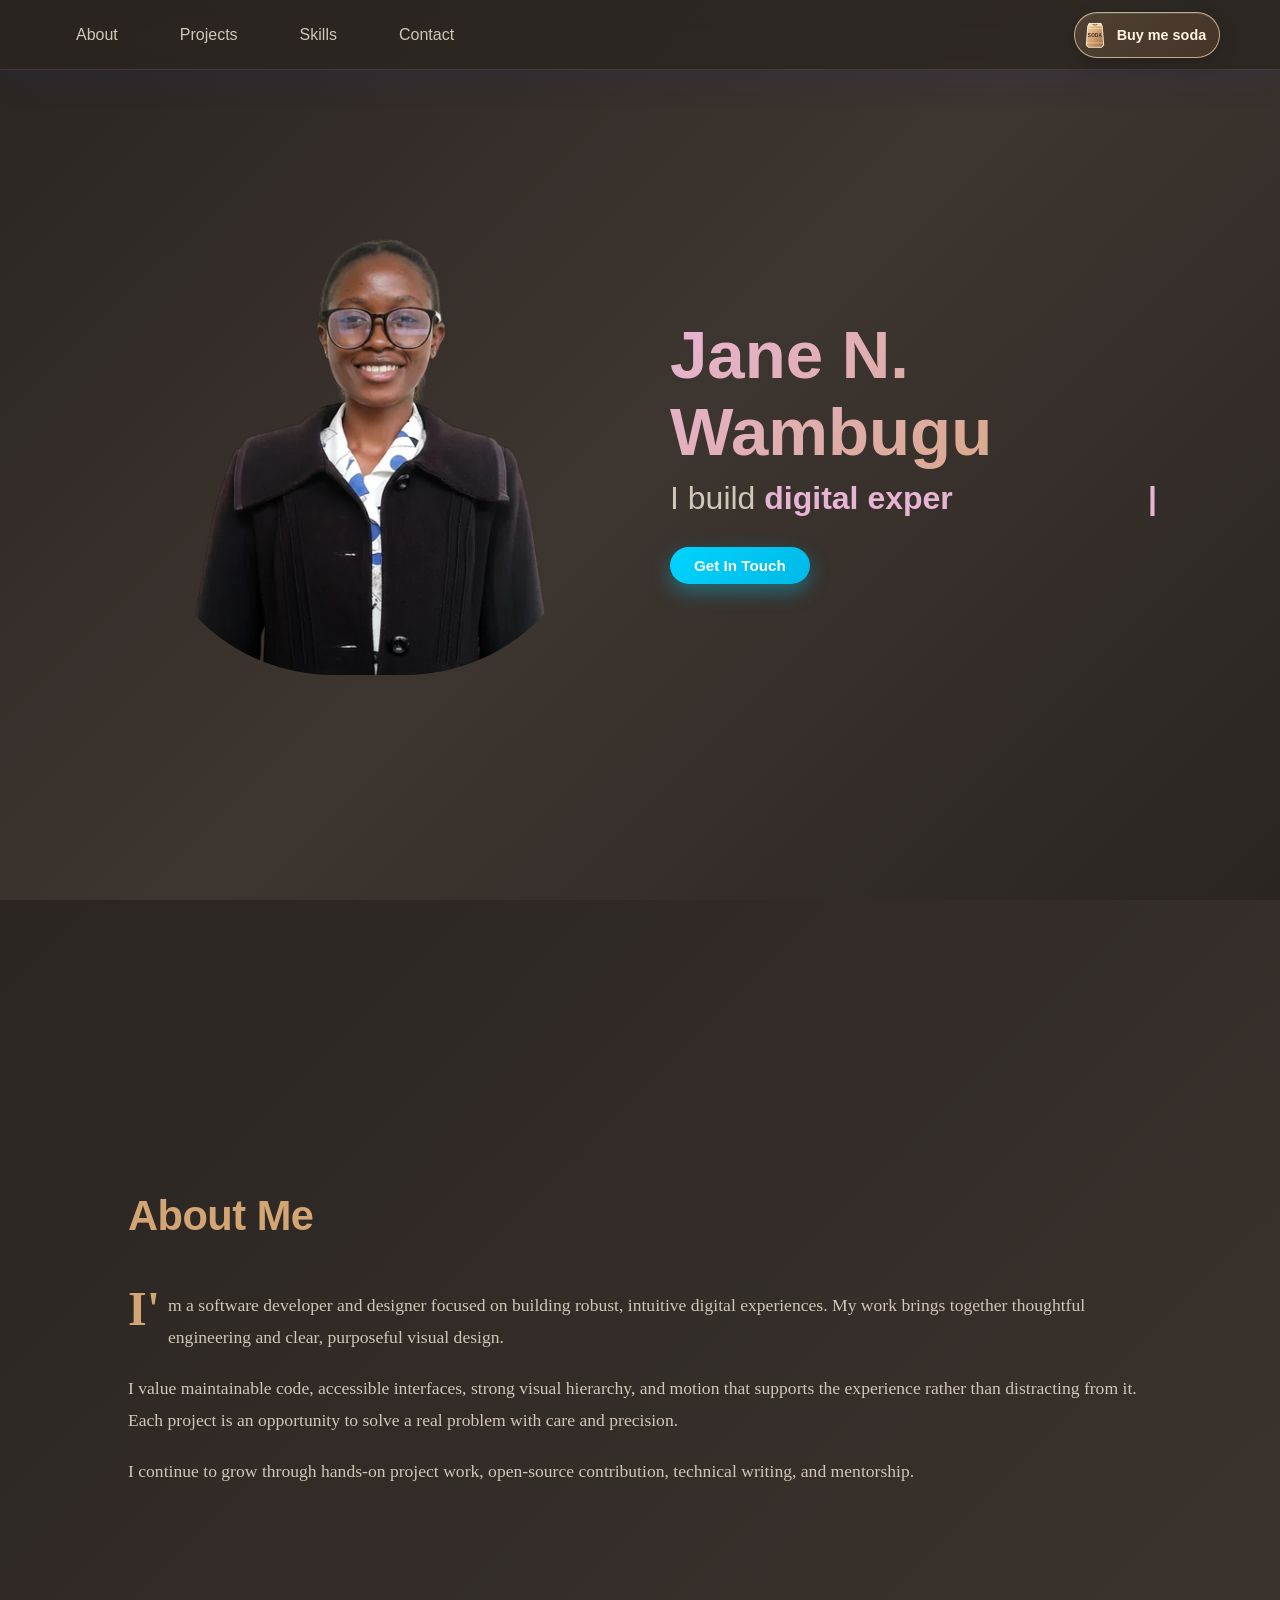
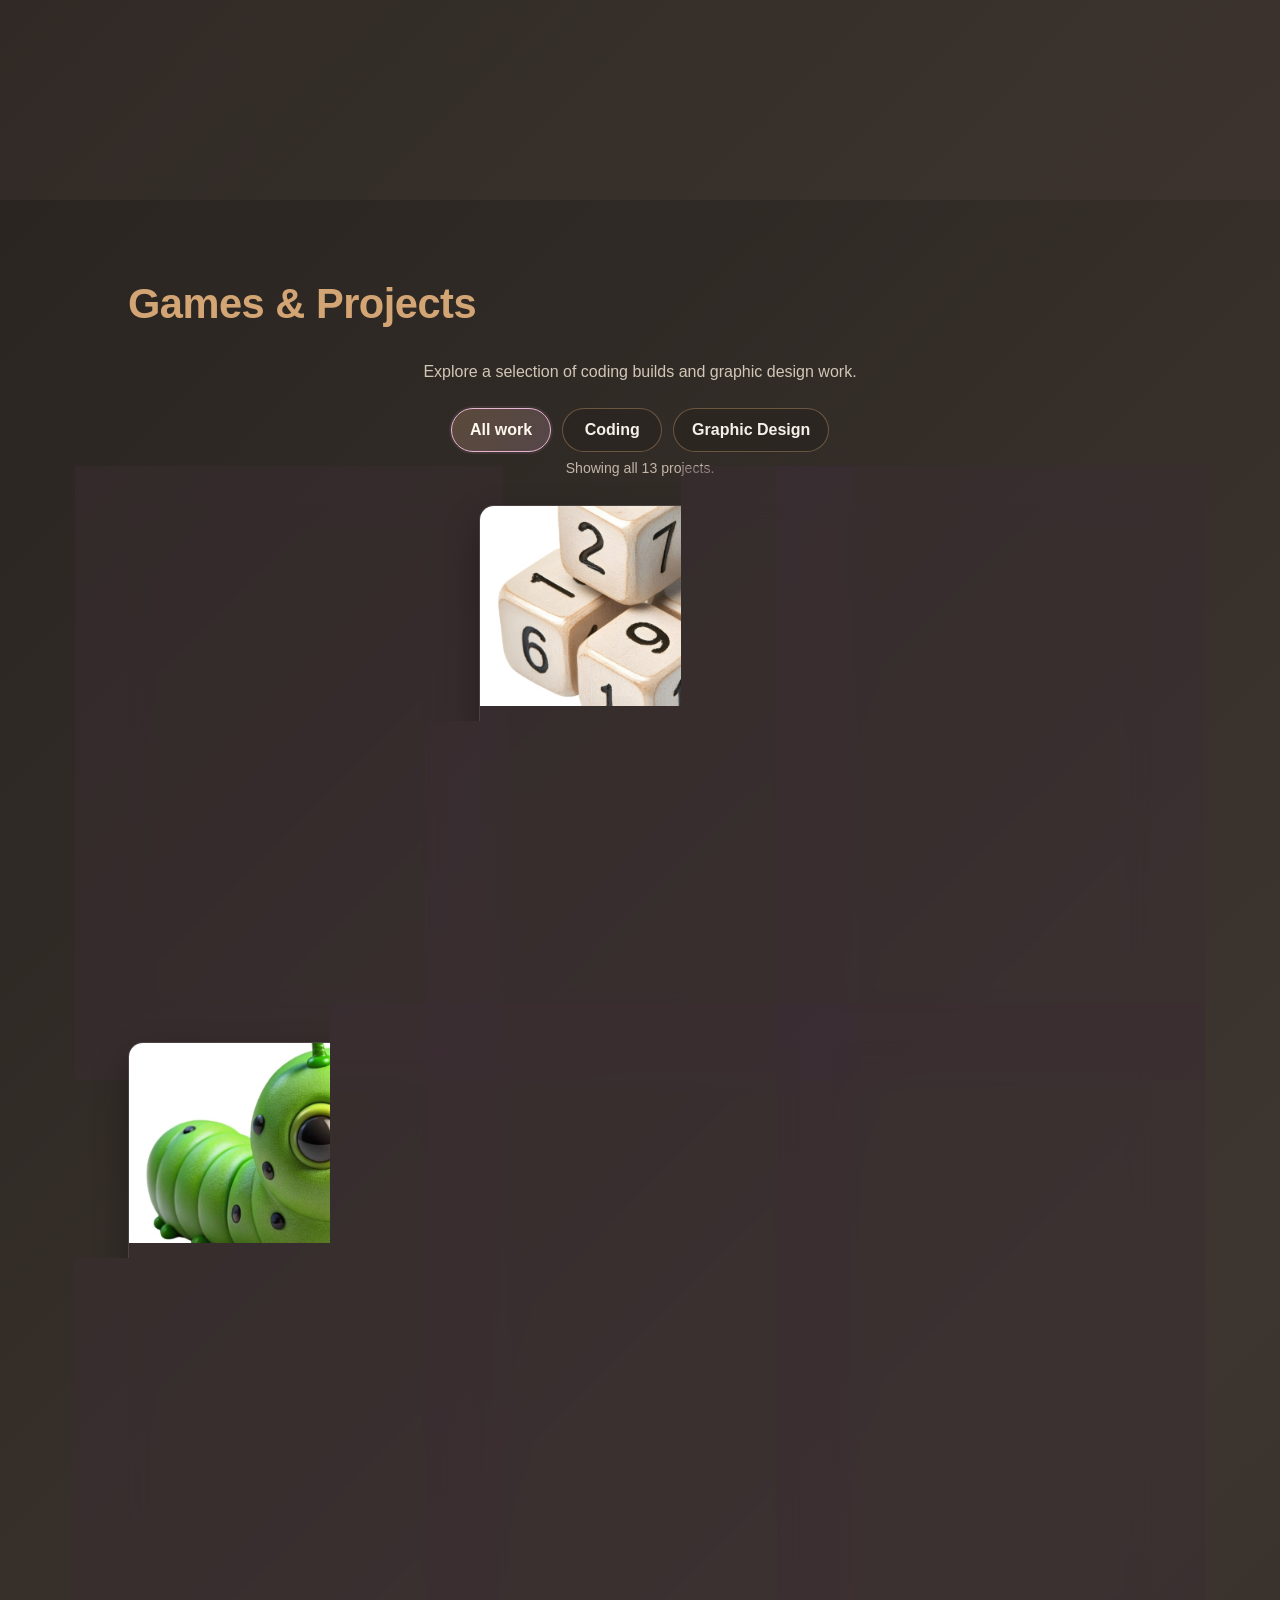
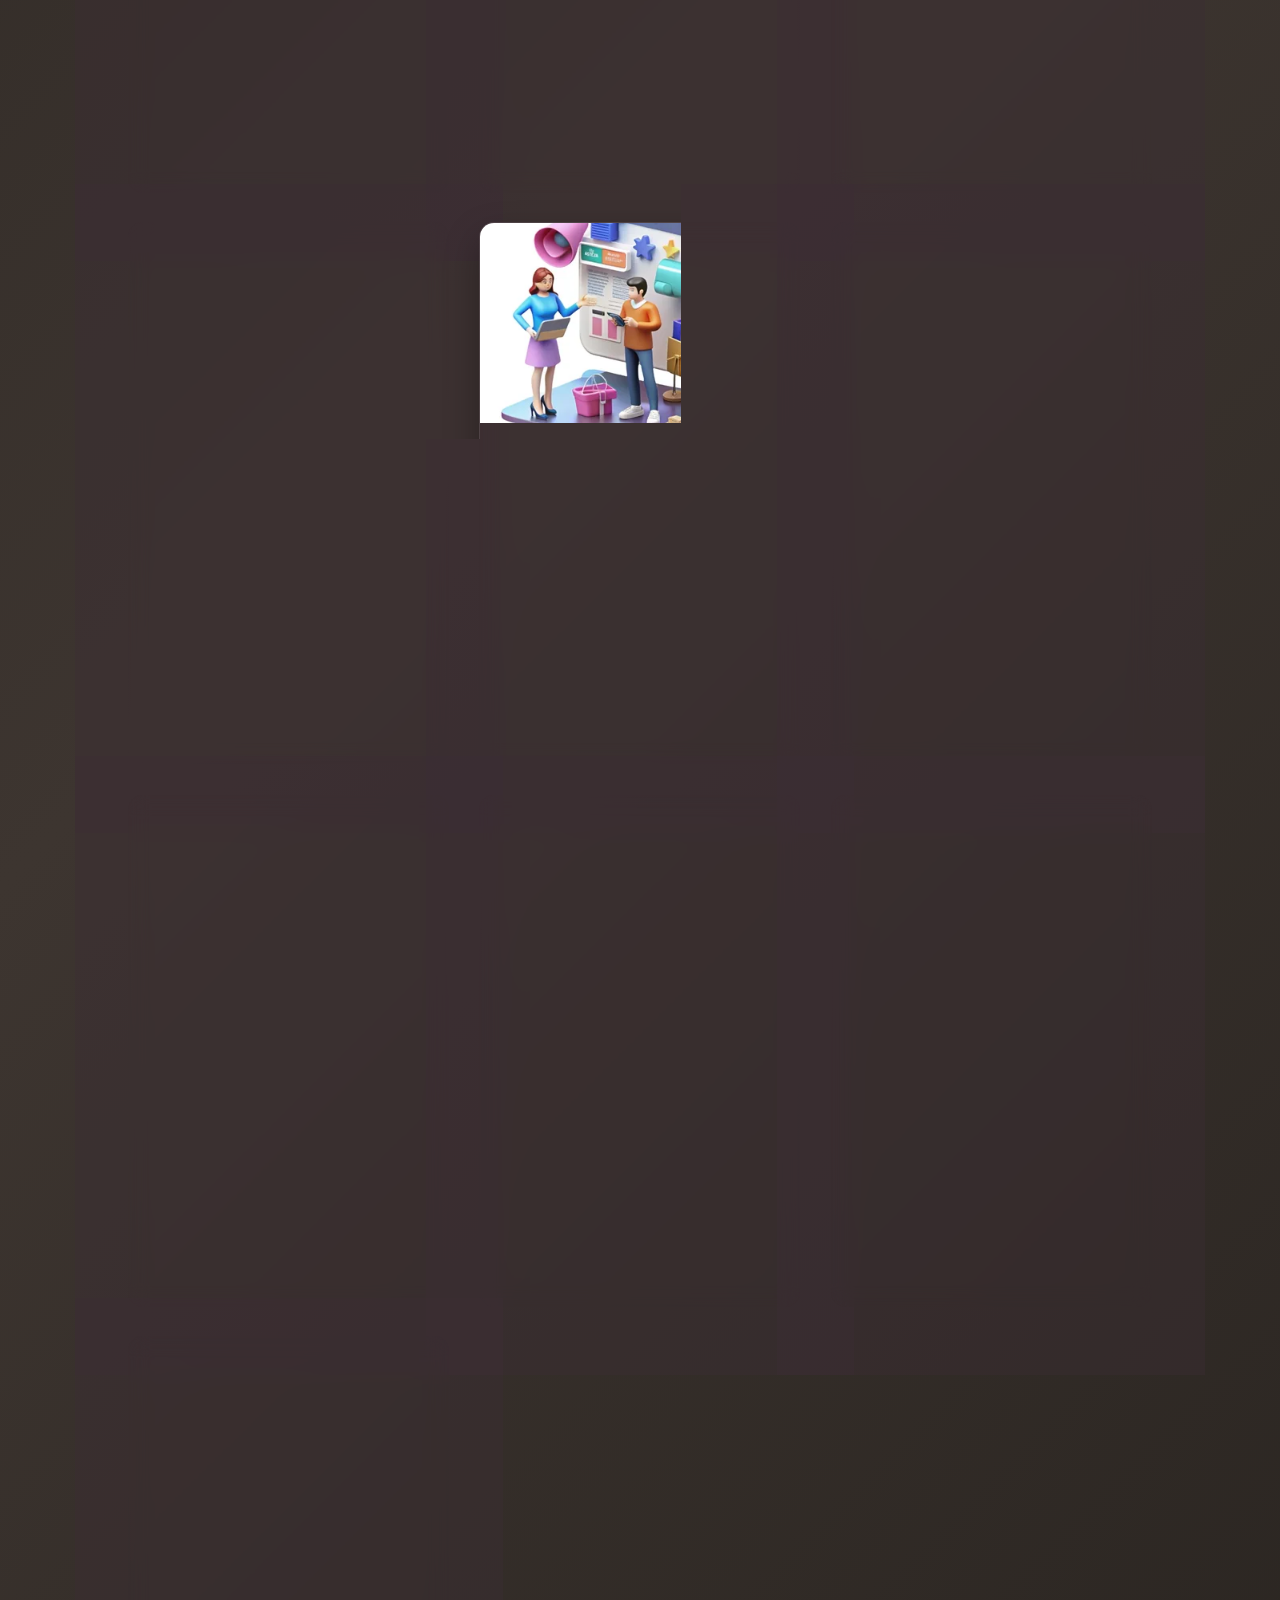
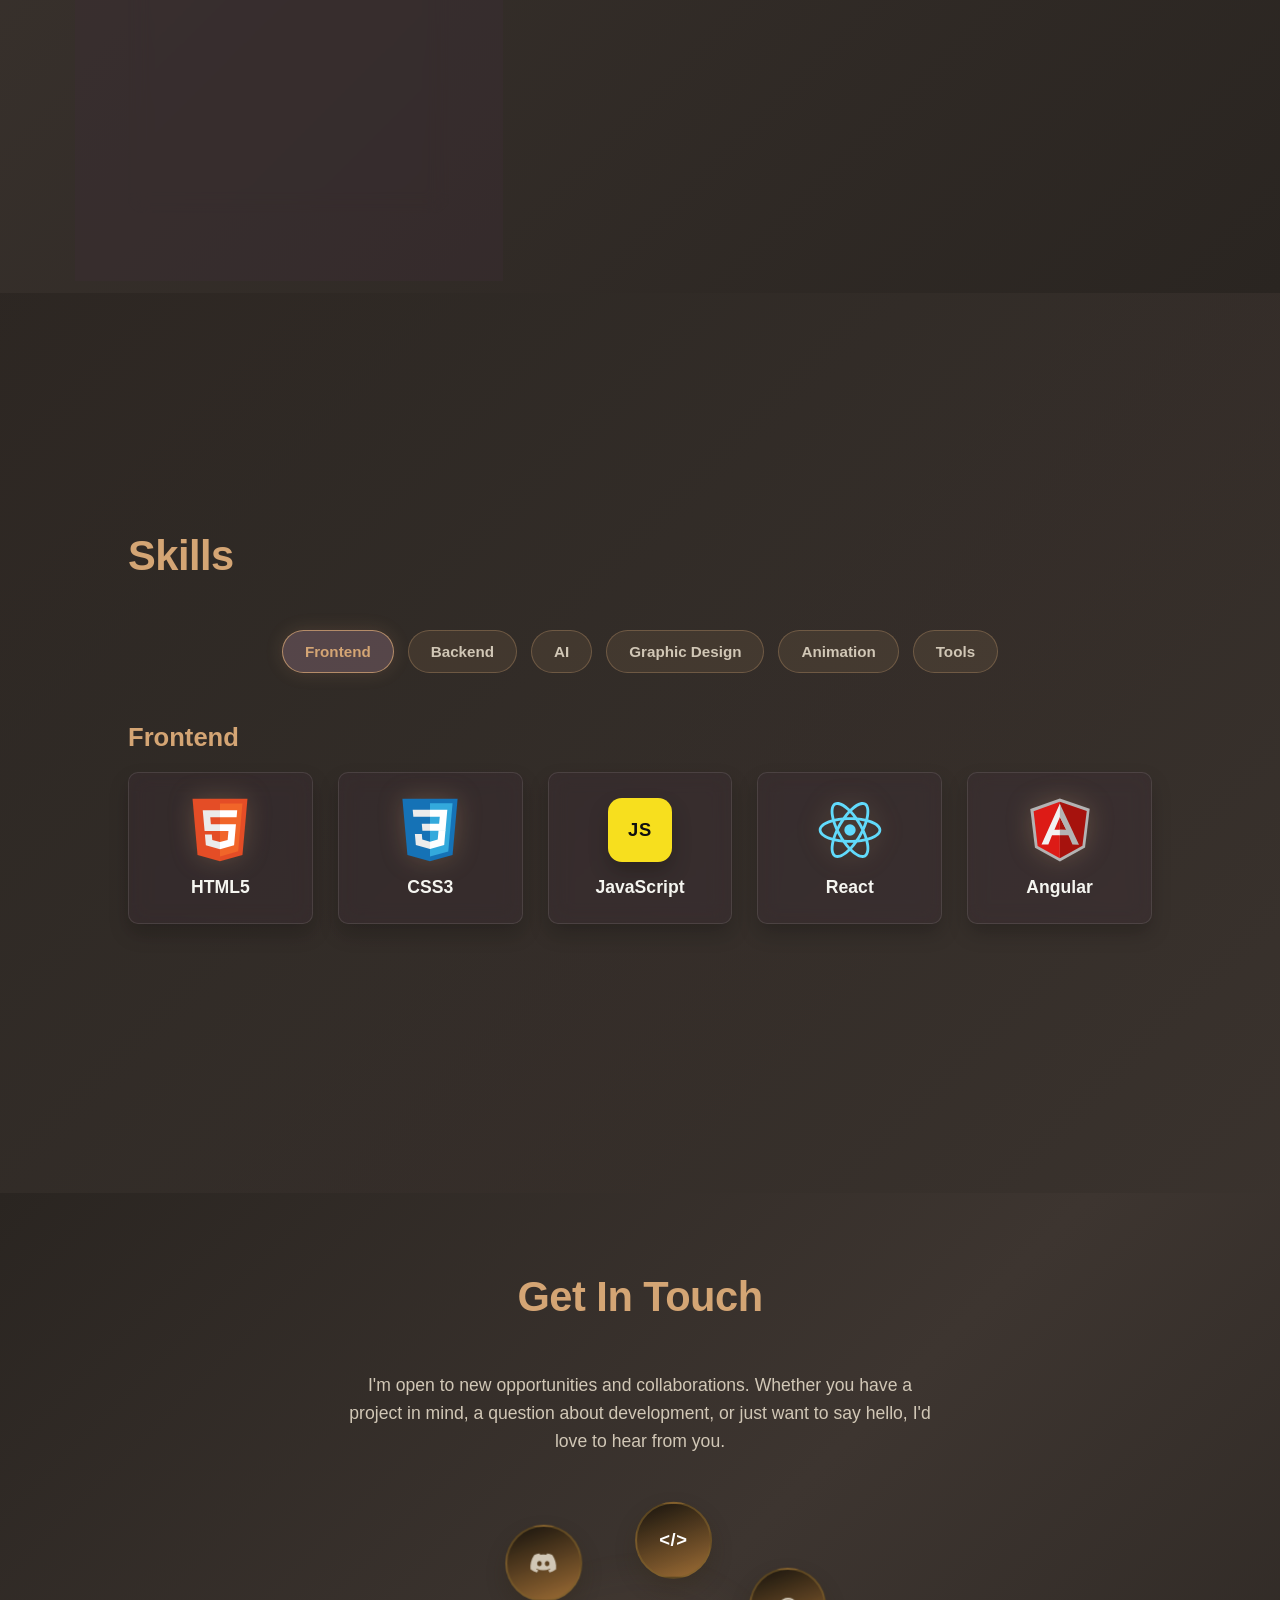
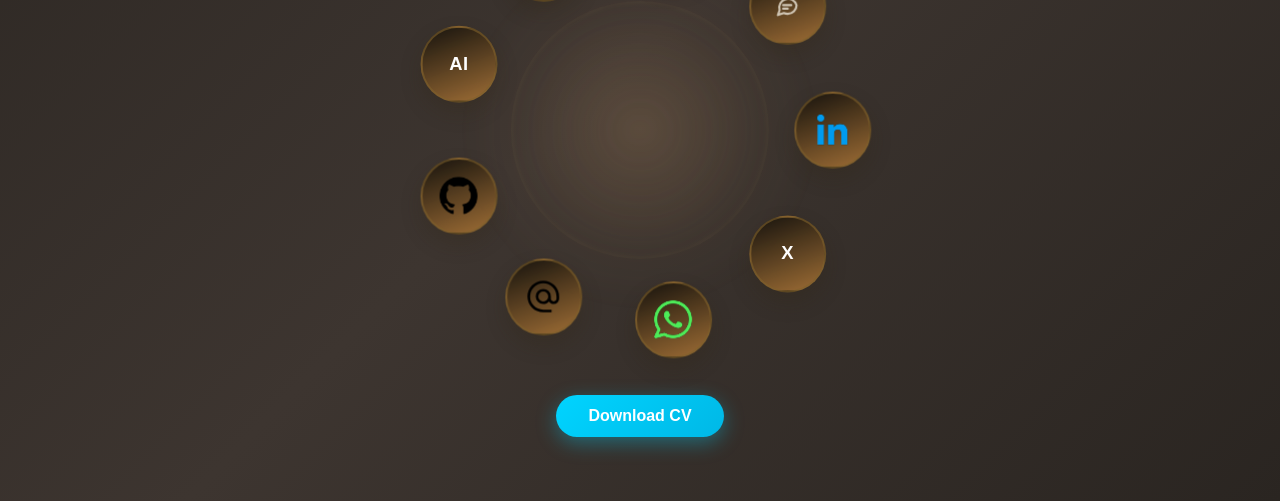
==== commit 0ff6e3f4: "feat: refine portfolio skills and contact experience" ====
--- a/index.html
+++ b/index.html
@@ -5,7 +5,7 @@
     <meta charset="UTF-8">
     <meta name="viewport" content="width=device-width, initial-scale=1.0">
     <link rel="icon" href="images/logo.png" type="image/png" sizes="16x16 32x32 48x48 64x64">
-    <link rel="stylesheet" href="styles.css?v=ai-assistants-doodle-motion-20261123">
+    <link rel="stylesheet" href="styles.css?v=portfolio-refinements-20261123">
      <title>Jane Wambugu – Full Stack Developer & AI Portfolio</title>
      <meta name="description" content="Portfolio of Jane Wambugu, showcasing projects in AI, web development, and full-stack applications. Explore skills, projects, and contact info.">
 
@@ -38,11 +38,24 @@
   <div class="nav-container">
     <ul class="nav-menu">
       <li><a href="#about" class="nav-link">About</a></li>
-      <li><a href="#approach" class="nav-link">Approach</a></li>
       <li><a href="#projects" class="nav-link">Projects</a></li>
       <li><a href="#skills" class="nav-link">Skills</a></li>
       <li><a href="#contact" class="nav-link">Contact</a></li>
     </ul>
+
+    <button type="button" class="soda-can soda-can-button" id="soda-support-open" aria-label="Buy me soda" aria-haspopup="dialog" aria-controls="soda-support-dialog">
+      <svg class="soda-can-art" viewBox="0 0 36 42" aria-hidden="true" focusable="false">
+        <defs>
+          <linearGradient id="soda-can-body" x1="0" x2="1" y1="0" y2="1"><stop offset="0" stop-color="#f4d8a9"/><stop offset=".48" stop-color="#d4a574"/><stop offset="1" stop-color="#9d6541"/></linearGradient>
+        </defs>
+        <path d="M10 5h16l2 4 2 26-3 3H9l-3-3L8 9l2-4Z" fill="url(#soda-can-body)" stroke="#f5e4c7" stroke-width="1.4"/>
+        <path d="M10 5h16l1.2 3H8.8L10 5Z" fill="#e8d2b2" stroke="#fff2dc" stroke-width="1"/>
+        <path d="M15 5.5c.5 2.3 5.5 2.3 6 0" fill="none" stroke="#816040" stroke-width="1.4"/>
+        <path d="M8 12h20M7.1 32h21.8" stroke="#fff0d6" stroke-opacity=".62" stroke-width="1"/>
+        <text x="18" y="24" text-anchor="middle" fill="#2a2521" font-family="Segoe UI, sans-serif" font-size="6.3" font-weight="800" letter-spacing=".4">SODA</text>
+      </svg>
+      <span>Buy me soda</span>
+    </button>
 
     <div class="mobile-menu-toggle" id="mobile-menu-toggle" aria-label="Open menu" role="button" tabindex="0">
       <div class="hamburger"></div>
@@ -55,7 +68,6 @@
   <div class="mobile-nav" id="mobile-nav" aria-hidden="true">
     <div class="mobile-nav-menu">
       <a href="#about" class="mobile-nav-link">About</a>
-      <a href="#approach" class="mobile-nav-link">Approach</a>
       <a href="#projects" class="mobile-nav-link">Projects</a>
       <a href="#skills" class="mobile-nav-link">Skills</a>
       <a href="#contact" class="mobile-nav-link">Contact</a>
@@ -63,6 +75,18 @@
   </div>
 </nav>
 
+    <dialog class="soda-dialog" id="soda-support-dialog" aria-labelledby="soda-dialog-title">
+      <form method="dialog" class="soda-dialog-card">
+        <button type="button" class="soda-dialog-close" aria-label="Close amount selector">&times;</button>
+        <span class="soda-dialog-kicker">A little thank-you</span>
+        <h2 id="soda-dialog-title">Buy me soda</h2>
+        <p class="soda-dialog-copy">Choose an amount you have in mind. This is only a preview—payment setup is not connected, and no payment will be initiated.</p>
+        <label class="soda-amount-label" for="soda-amount">Amount</label>
+        <input id="soda-amount" name="amount" type="number" min="1" step="any" inputmode="decimal" placeholder="Enter an amount" autocomplete="off">
+        <p class="soda-dialog-note">Currency, suggested amounts, and manual payment instructions will be added after confirmation.</p>
+        <button type="button" class="soda-dialog-done">Done</button>
+      </form>
+    </dialog>
 
     <!-- Hero Section -->
     <section id="home" class="hero">
@@ -95,52 +119,6 @@
             <!--<div class="about-image">
                 <img src="/images/workers.webp" alt="Developer working">
             </div>-->
-        </div>
-    </section>
-
-    <!-- My Approach Section -->
-    <section id="approach" class="approach">
-        <div class="approach-heading">
-            <h2 class="section-title">My Approach</h2>
-            <p class="approach-intro">I start by understanding the goal and who it’s for.</p>
-        </div>
-        <div class="approach-composition">
-            <div class="approach-artboard" role="group" aria-label="Selected graphic design studies">
-                <figure class="approach-art-piece approach-art-piece-main">
-                    <img src="images/design-social-concept.svg" alt="Promotional graphic design study with bold color and shape" loading="lazy" decoding="async">
-                    <figcaption><span>01</span> Visual direction</figcaption>
-                </figure>
-                <figure class="approach-art-piece approach-art-piece-brand">
-                    <img src="images/design-brand-concept.svg" alt="Business card design study" loading="lazy" decoding="async">
-                    <figcaption>Identity</figcaption>
-                </figure>
-                <figure class="approach-art-piece approach-art-piece-editorial">
-                    <img src="images/design-editorial-concept.svg" alt="Editorial design study" loading="lazy" decoding="async">
-                    <figcaption>Editorial</figcaption>
-                </figure>
-            </div>
-            <ol class="approach-process" aria-label="My creative process">
-                <li class="approach-stage">
-                    <span class="approach-step" aria-hidden="true">01</span>
-                    <div><h3>Discover</h3><p>I learn what the project needs and who it’s for.</p></div>
-                </li>
-                <li class="approach-stage">
-                    <span class="approach-step" aria-hidden="true">02</span>
-                    <div><h3>Define</h3><p>I agree on the goal and what a good result looks like.</p></div>
-                </li>
-                <li class="approach-stage">
-                    <span class="approach-step" aria-hidden="true">03</span>
-                    <div><h3>Design</h3><p>I shape the layout and visual direction.</p></div>
-                </li>
-                <li class="approach-stage">
-                    <span class="approach-step" aria-hidden="true">04</span>
-                    <div><h3>Animate</h3><p>I add movement when it helps the idea come across.</p></div>
-                </li>
-                <li class="approach-stage">
-                    <span class="approach-step" aria-hidden="true">05</span>
-                    <div><h3>Refine</h3><p>I test the details and polish the finished work.</p></div>
-                </li>
-            </ol>
         </div>
     </section>
 
@@ -453,7 +431,7 @@
                 <button type="button" class="skills-tab" data-skill-target="ai"
                     aria-selected="false">AI</button>
                 <button type="button" class="skills-tab" data-skill-target="design"
-                    aria-selected="false"><svg class="design-tab-doodle" viewBox="0 0 42 32" aria-hidden="true" focusable="false"><path d="M5 25.5 9.2 15l5.3 5.3-9.5 5.2Z"/><path d="m9.2 15 4.4-4.4 5.3 5.3-4.4 4.4M18.9 15.9c3.1-5.2 6.4-7.1 11.4-7.9M25 5.4l5.8 2.6-2.1 5.9M23.7 25.6h11.1M29.2 20v11"/><circle cx="34.5" cy="8" r="2.2"/></svg><span>Graphic Design</span></button>
+                    aria-selected="false">Graphic Design</button>
                 <button type="button" class="skills-tab" data-skill-target="animation"
                     aria-selected="false">Animation</button>
                 <button type="button" class="skills-tab" data-skill-target="tools"
@@ -611,31 +589,28 @@
             </div>
 
             <!-- Animation -->
-            <div class="skills-category animation-category" data-skill-panel="animation" hidden>
+            <div class="skills-category" data-skill-panel="animation" hidden>
                 <h3 class="category-title">Animation</h3>
-                <div class="motion-showcase" id="motion">
-                    <div class="motion-showcase-layout">
-                        <div class="motion-copy">
-                            <h4>3D &amp; Motion</h4>
-                            <p>I’m familiar with Blender and use it to explore form, light, materials and movement.</p>
-                        </div>
-                        <div class="animation-tool-groups">
-                            <div class="animation-tool-group">
-                                <h4>Animation &amp; 3D</h4>
-                                <ul class="motion-tools" aria-label="Animation and 3D tools">
-                                    <li class="motion-tool-wordmark"><img src="images/logos/Blender.png" alt="Blender" loading="lazy"></li>
-                                    <li><img src="images/logos/Higgsfield.png" alt="" loading="lazy"><span>Higgsfield</span></li>
-                                    <li><img src="images/cap-cut-com-logo.webp" alt="" loading="lazy"><span>CapCut</span></li>
-                                </ul>
-                            </div>
-                            <div class="animation-tool-group">
-                                <h4>Games &amp; interactive 3D</h4>
-                                <ul class="motion-tools" aria-label="Game and interactive 3D tools">
-                                    <li><img src="images/logos/Three.js.svg" alt="" loading="lazy"><span>Three.js</span></li>
-                                    <li><img src="images/logos/babylonjs.png" alt="" loading="lazy"><span>Babylon.js</span></li>
-                                </ul>
-                            </div>
-                        </div>
+                <div class="skills-grid">
+                    <div class="skill-item">
+                        <div class="skill-icon"><img src="images/logos/Blender.png" alt="" loading="lazy"></div>
+                        <p class="skill-name">Blender</p>
+                    </div>
+                    <div class="skill-item">
+                        <div class="skill-icon"><img src="images/logos/Higgsfield.png" alt="" loading="lazy"></div>
+                        <p class="skill-name">Higgsfield</p>
+                    </div>
+                    <div class="skill-item">
+                        <div class="skill-icon"><img src="images/cap-cut-com-logo.webp" alt="" loading="lazy"></div>
+                        <p class="skill-name">CapCut</p>
+                    </div>
+                    <div class="skill-item">
+                        <div class="skill-icon"><img src="images/logos/Three.js.svg" alt="" loading="lazy"></div>
+                        <p class="skill-name">Three.js</p>
+                    </div>
+                    <div class="skill-item">
+                        <div class="skill-icon"><img src="images/logos/babylonjs.png" alt="" loading="lazy"></div>
+                        <p class="skill-name">Babylon.js</p>
                     </div>
                 </div>
             </div>
@@ -734,17 +709,24 @@
                         target="_blank" rel="noopener noreferrer" aria-label="Copilot">
                         <span class="radial-intro-icon"><span class="radial-intro-glyph">AI</span></span>
                     </a>
-                    <a href="https://facebook.com/" class="radial-intro-item" style="--item-index: 6;"
-                        target="_blank" rel="noopener noreferrer" aria-label="Facebook">
-                        <span class="radial-intro-icon"><span class="radial-intro-glyph">f</span></span>
-                    </a>
+                    <span class="radial-intro-item" style="--item-index: 6;" role="img" aria-label="Discord link coming soon">
+                        <span class="radial-intro-icon">
+                            <svg viewBox="0 0 24 24" width="28" height="28" aria-hidden="true" focusable="false" fill="currentColor">
+                                <path d="M19.73 5.33A18.1 18.1 0 0 0 15.25 4a12.6 12.6 0 0 0-.57 1.17 16.7 16.7 0 0 0-5.36 0A12.6 12.6 0 0 0 8.75 4a18.1 18.1 0 0 0-4.48 1.34C1.43 9.5.66 13.56 1.04 17.56a18.3 18.3 0 0 0 5.49 2.76c.44-.6.83-1.24 1.17-1.92-.64-.24-1.25-.54-1.83-.9l.45-.35a13 13 0 0 0 11.36 0l.45.35c-.58.36-1.19.66-1.83.9.34.68.73 1.32 1.17 1.92a18.3 18.3 0 0 0 5.49-2.76c.45-4.64-.77-8.66-3.23-12.23ZM8.7 14.95c-1.07 0-1.95-.98-1.95-2.18s.86-2.18 1.95-2.18 1.97.99 1.95 2.18c0 1.2-.86 2.18-1.95 2.18Zm6.6 0c-1.07 0-1.95-.98-1.95-2.18s.86-2.18 1.95-2.18 1.97.99 1.95 2.18c0 1.2-.86 2.18-1.95 2.18Z"/>
+                            </svg>
+                        </span>
+                    </span>
                     <a href="https://miraditechtribe.com" class="radial-intro-item" style="--item-index: 7;"
                         target="_blank" rel="noopener noreferrer" aria-label="Tech Account">
                         <span class="radial-intro-icon"><span class="radial-intro-glyph">&lt;/&gt;</span></span>
                     </a>
-                    <a href="https://stackoverflow.com/" class="radial-intro-item" style="--item-index: 8;"
-                        target="_blank" rel="noopener noreferrer" aria-label="Stack Overflow">
-                        <span class="radial-intro-icon"><span class="radial-intro-glyph">SO</span></span>
+                    <a href="sms:" class="radial-intro-item" style="--item-index: 8;" aria-label="SMS">
+                        <span class="radial-intro-icon">
+                            <svg viewBox="0 0 24 24" width="28" height="28" aria-hidden="true" focusable="false" fill="none" stroke="currentColor" stroke-width="1.8" stroke-linecap="round" stroke-linejoin="round">
+                                <path d="M20 11.5a7.5 7.5 0 0 1-7.5 7.5 8 8 0 0 1-3.4-.75L4 20l1.5-4.35A7.5 7.5 0 1 1 20 11.5Z"/>
+                                <path d="M8.5 11.5h7M8.5 14.5h4"/>
+                            </svg>
+                        </span>
                     </a>
                 </div>
             </div>
@@ -756,7 +738,7 @@
     <footer>
         <p class="footer-text">&copy; 2024 JANE WAMBUGU. All rights reserved.</p>
     </footer>-->
-    <script src="script.js?v=3d-motion-showcase-20261121"></script>
+    <script src="script.js?v=portfolio-refinements-20261123"></script>
 
 </body>
 
--- a/styles.css
+++ b/styles.css
@@ -749,74 +749,6 @@
      color: #D4A574;
      border-color: rgba(212, 165, 116, 0.75);
      box-shadow: 0 0 18px rgba(212, 165, 116, 0.15);
- }
-
- .skills-tab[data-skill-target="design"] {
-     display: inline-flex;
-     align-items: center;
-     gap: .55rem;
-     padding: 8px 18px 8px 10px;
-     border-color: #f5f1e9;
-     background: #f5f1e9;
-     color: #292321;
- }
-
- .skills-tab[data-skill-target="design"] .design-tab-doodle {
-     display: block;
-     flex: 0 0 34px;
-     width: 34px;
-     height: 28px;
-     fill: none;
-     stroke: currentColor;
-     stroke-linecap: round;
-     stroke-linejoin: round;
-     stroke-width: 1.7;
- }
-
- .skills-tab[data-skill-target="design"] .design-tab-doodle path {
-     stroke-dasharray: 64;
-     stroke-dashoffset: 0;
- }
-
- .skills-tab[data-skill-target="design"]:is(:hover, :focus-visible, .active) .design-tab-doodle path {
-     animation: designDoodleDraw .68s cubic-bezier(.2, .7, .2, 1) both;
- }
-
- .skills-tab[data-skill-target="design"]:is(:hover, :focus-visible, .active) .design-tab-doodle path:nth-child(2) {
-     animation-delay: .08s;
- }
-
- .skills-tab[data-skill-target="design"]:is(:hover, :focus-visible, .active) .design-tab-doodle path:nth-child(3) {
-     animation-delay: .16s;
- }
-
- .skills-tab[data-skill-target="design"]:is(:hover, :focus-visible, .active) .design-tab-doodle circle {
-     transform-box: fill-box;
-     transform-origin: center;
-     animation: designDoodleDot .32s cubic-bezier(.2, .7, .2, 1) .42s both;
- }
-
- @keyframes designDoodleDraw {
-     from { stroke-dashoffset: 64; }
-     to { stroke-dashoffset: 0; }
- }
-
- @keyframes designDoodleDot {
-     from { opacity: .25; transform: scale(.35); }
-     to { opacity: 1; transform: scale(1); }
- }
-
- .skills-tab[data-skill-target="design"].active {
-     border-color: #d4a574;
-     background: #292321;
-     color: #f5f1e9;
-     box-shadow: 0 0 0 2px rgba(212, 165, 116, .2);
- }
-
- .skills-tab[data-skill-target="design"]:hover,
- .skills-tab[data-skill-target="design"]:focus-visible {
-     border-color: #d4a574;
-     box-shadow: 0 8px 18px rgba(0, 0, 0, .24);
  }
 
  .skills-category {
@@ -2281,275 +2213,11 @@
     .project-filter:hover { transform: none; }
 }
 
-/* Image-led editorial approach composition */
-.approach {
-    min-height: auto;
-    padding-block: clamp(4.5rem, 9vw, 7.5rem);
-    background: rgba(42, 37, 33, .62);
-}
-
-.approach-heading {
-    width: min(820px, 100%);
-    margin: 0 auto;
-    text-align: center;
-}
-
-.approach .section-title { margin-bottom: 1rem; }
-
-.approach-intro {
-    max-width: 720px;
-    margin: 0 auto;
-    color: #d1c7b6;
-    font-size: 1rem;
-    line-height: 1.65;
-    text-wrap: pretty;
-}
-
-.approach-composition {
-    display: grid;
-    grid-template-columns: minmax(0, .95fr) minmax(0, 1.05fr);
-    align-items: center;
-    gap: clamp(2rem, 6vw, 5rem);
-    width: min(1120px, 100%);
-    margin: clamp(2.5rem, 5vw, 4rem) auto 0;
-}
-
-.approach-artboard {
-    display: grid;
-    grid-template-columns: minmax(0, 1.12fr) minmax(0, .88fr);
-    grid-template-rows: repeat(2, minmax(138px, 1fr));
-    gap: .8rem;
-    min-width: 0;
-}
-
-.approach-art-piece {
-    position: relative;
-    min-width: 0;
-    min-height: 0;
-    overflow: hidden;
-    margin: 0;
-    border: 1px solid rgba(212, 165, 116, .34);
-    border-radius: 12px 4px 12px 4px;
-    background: #292321;
-}
-
-.approach-art-piece-main { grid-row: 1 / span 2; }
-.approach-art-piece-brand { transform: translateY(8px); }
-.approach-art-piece-editorial { transform: translateY(-8px); }
-
-.approach-art-piece img {
-    display: block;
-    width: 100%;
-    height: 100%;
-    min-height: 100%;
-    object-fit: cover;
-    transition: transform .35s cubic-bezier(.2, .7, .2, 1);
-}
-
-.approach-art-piece figcaption {
-    position: absolute;
-    right: .7rem;
-    bottom: .7rem;
-    left: .7rem;
-    display: flex;
-    align-items: center;
-    gap: .55rem;
-    padding: .5rem .65rem;
-    border: 1px solid rgba(255, 248, 237, .18);
-    border-radius: 4px;
-    background: rgba(41, 35, 33, .86);
-    color: #f5f1e9;
-    font-size: .82rem;
-    line-height: 1.35;
-    backdrop-filter: blur(8px);
-}
-
-.approach-art-piece figcaption span { color: #d4a574; font-weight: 700; }
-
-.approach-process {
-    display: flex;
-    flex-direction: column;
-    width: 100%;
-    margin: 0;
-    padding: 0;
-    list-style: none;
-}
-
-.approach-stage {
-    display: grid;
-    grid-template-columns: 44px minmax(0, 1fr);
-    gap: .8rem;
-    align-items: start;
-    min-width: 0;
-    padding: .88rem 0;
-    border-bottom: 1px solid rgba(212, 165, 116, .24);
-    color: #d1c7b6;
-}
-
-.approach-step {
-    padding-top: .1rem;
-    color: #d4a574;
-    font-size: .88rem;
-    font-weight: 700;
-    font-variant-numeric: tabular-nums;
-    letter-spacing: .04em;
-}
-
-.approach-stage h3 {
-    margin: 0 0 .28rem;
-    color: #fff8ed;
-    font-size: 1.08rem;
-    font-weight: 650;
-    line-height: 1.35;
-}
-
-.approach-stage p {
-    max-width: 430px;
-    margin: 0;
-    color: #c3b6a8;
-    font-size: .94rem;
-    line-height: 1.55;
-    text-wrap: pretty;
-}
-
-.approach.scroll-visible .approach-stage {
-    animation: approachStageReveal .5s cubic-bezier(.23, 1, .32, 1) both;
-}
-
-.approach.scroll-visible .approach-stage:nth-child(2) { animation-delay: .04s; }
-.approach.scroll-visible .approach-stage:nth-child(3) { animation-delay: .08s; }
-.approach.scroll-visible .approach-stage:nth-child(4) { animation-delay: .12s; }
-.approach.scroll-visible .approach-stage:nth-child(5) { animation-delay: .16s; }
-
-@keyframes approachStageReveal {
-    from { opacity: 0; transform: translateY(10px); }
-    to { opacity: 1; transform: translateY(0); }
-}
-
-@media (hover: hover) and (pointer: fine) {
-    .approach-art-piece:hover img { transform: scale(1.035); }
-}
-
-@media (max-width: 900px) {
-    .approach-composition {
-        grid-template-columns: minmax(0, 1fr);
-        gap: 2rem;
-    }
-    .approach-artboard { width: min(620px, 100%); margin-inline: auto; }
-    .approach-process { width: min(620px, 100%); margin-inline: auto; }
-}
-
-@media (max-width: 560px) {
-    .approach-composition { gap: 1.5rem; margin-top: 2rem; }
-    .approach-artboard {
-        grid-template-rows: repeat(2, minmax(108px, 1fr));
-        gap: .6rem;
-    }
-    .approach-art-piece figcaption { right: .45rem; bottom: .45rem; left: .45rem; padding: .42rem .5rem; font-size: .76rem; }
-    .approach-stage { grid-template-columns: 38px minmax(0, 1fr); gap: .65rem; padding: .78rem 0; }
-    .approach-stage h3 { font-size: 1rem; }
-    .approach-stage p { font-size: .9rem; }
-}
-
-/* Animation and interactive 3D tools: copy and authentic logos only */
-.motion-showcase { width: 100%; }
-
-.motion-showcase-layout {
-    display: grid;
-    grid-template-columns: minmax(0, .85fr) minmax(0, 1.15fr);
-    align-items: start;
-    gap: clamp(1.5rem, 4vw, 3.5rem);
-    width: 100%;
-}
-
-.motion-copy { max-width: 460px; }
-
-.motion-copy h4 {
-    margin: 0 0 .85rem;
-    color: #fff8ed;
-    font-size: 1.5rem;
-    font-weight: 650;
-    line-height: 1.3;
-}
-
-.motion-copy > p {
-    max-width: 430px;
-    margin: 0;
-    color: #d1c7b6;
-    font-size: 1rem;
-    line-height: 1.7;
-    text-wrap: pretty;
-}
-
-.motion-tools {
-    display: flex;
-    flex-wrap: wrap;
-    gap: .8rem 1rem;
-    margin: 0;
-    padding: 0;
-    list-style: none;
-}
-
-.motion-tools li {
-    display: flex;
-    align-items: center;
-    gap: .55rem;
-    min-width: 0;
-    color: #f5f1e9;
-    font-size: .92rem;
-    font-weight: 600;
-}
-
-.motion-tools img {
-    display: block;
-    flex: 0 0 34px;
-    width: 34px;
-    height: 34px;
-    padding: 4px;
-    border-radius: 6px;
-    background: #f5f1e9;
-    object-fit: contain;
-}
-
-.motion-tools .motion-tool-wordmark img {
-    flex-basis: 82px;
-    width: 82px;
-    height: 34px;
-    padding: 0;
-    border-radius: 0;
-    background: transparent;
-}
-
-.animation-tool-groups {
-    display: grid;
-    grid-template-columns: repeat(2, minmax(0, 1fr));
-    gap: clamp(1rem, 3vw, 2rem);
-    margin: 0;
-}
-
-.animation-tool-group {
-    min-width: 0;
-    padding-top: .85rem;
-    border-top: 1px solid rgba(212, 165, 116, .3);
-}
-
-.animation-tool-group h4 {
-    margin: 0 0 .8rem;
-    color: #d4a574;
-    font-size: 1rem;
-    font-weight: 650;
-    line-height: 1.4;
-    text-wrap: pretty;
-}
-
 @media (max-width: 820px) {
-    .motion-showcase-layout { grid-template-columns: minmax(0, 1fr); gap: 1.5rem; }
-    .motion-copy { max-width: 620px; }
     .design-toolboard { grid-template-columns: minmax(0, 1fr); }
 }
 
 @media (max-width: 520px) {
-    .animation-tool-groups { grid-template-columns: minmax(0, 1fr); }
     .ai-assistant-board { grid-template-columns: repeat(2, minmax(0, 1fr)); gap: .65rem; }
     .ai-assistant-mark { min-height: 100px; padding: .8rem; }
     .ai-assistant-mark:nth-child(3n) { transform: none; }
@@ -2562,17 +2230,76 @@
 }
 
 @media (prefers-reduced-motion: reduce) {
-    .approach.scroll-visible .approach-stage { animation: none; }
-    .approach-art-piece img,
     .design-tool-mark,
     .skills-tab { transition: none; }
-    .approach-art-piece:hover img,
     .skills-tab:hover,
     .skills-tab:focus-visible { transform: none; }
     .design-tool-mark:hover {
         box-shadow: 3px 3px 0 #d4a574;
         transform: rotate(var(--tool-tilt));
     }
-    .skills-tab[data-skill-target="design"]:is(:hover, :focus-visible, .active) .design-tab-doodle path,
-    .skills-tab[data-skill-target="design"]:is(:hover, :focus-visible, .active) .design-tab-doodle circle { animation: none; }
-}
+}
+
+/* Header soda contribution preview */
+.soda-can-button {
+    display: inline-flex;
+    align-items: center;
+    justify-content: center;
+    gap: .55rem;
+    min-height: 46px;
+    padding: .38rem .8rem .38rem .45rem;
+    border: 1px solid rgba(244, 216, 169, .72);
+    border-radius: 999px;
+    background: linear-gradient(135deg, rgba(212, 165, 116, .2), rgba(157, 101, 65, .22));
+    color: #fff4df;
+    font: inherit;
+    font-size: .9rem;
+    font-weight: 700;
+    white-space: nowrap;
+    cursor: pointer;
+    box-shadow: 0 5px 18px rgba(0, 0, 0, .18), inset 0 1px rgba(255, 255, 255, .12);
+    transition: transform .2s ease, box-shadow .2s ease, border-color .2s ease;
+}
+
+.soda-can-art { display: block; width: 26px; height: 32px; flex: 0 0 auto; }
+.soda-can-button:hover { transform: translateY(-2px); border-color: #f4d8a9; box-shadow: 0 9px 22px rgba(0, 0, 0, .28), 0 0 15px rgba(212, 165, 116, .18); }
+.soda-can-button:focus-visible,
+.soda-dialog button:focus-visible,
+.soda-dialog input:focus-visible { outline: 3px solid #fff4df; outline-offset: 3px; }
+
+.soda-dialog {
+    width: min(440px, calc(100vw - 2rem));
+    max-width: none;
+    max-height: min(90vh, 680px);
+    margin: auto;
+    padding: 0;
+    overflow: visible;
+    border: 1px solid rgba(212, 165, 116, .56);
+    border-radius: 18px;
+    background: #302923;
+    color: #f5f1e9;
+    box-shadow: 0 24px 80px rgba(0, 0, 0, .54);
+}
+
+.soda-dialog::backdrop { background: rgba(12, 10, 8, .72); backdrop-filter: blur(4px); }
+.soda-dialog-card { position: relative; display: grid; gap: .8rem; padding: clamp(1.25rem, 5vw, 2rem); }
+.soda-dialog-close { position: absolute; top: .8rem; right: .8rem; display: grid; place-items: center; width: 42px; height: 42px; border: 1px solid rgba(245, 241, 233, .2); border-radius: 50%; background: transparent; color: #f5f1e9; font: inherit; font-size: 1.6rem; cursor: pointer; }
+.soda-dialog-kicker { color: #d4a574; font-size: .8rem; font-weight: 700; letter-spacing: .1em; text-transform: uppercase; }
+.soda-dialog h2 { margin: 0; color: #fff4df; font-size: 1.65rem; }
+.soda-dialog-copy, .soda-dialog-note { margin: 0; color: #d1c7b6; line-height: 1.55; }
+.soda-amount-label { margin-top: .25rem; color: #fff4df; font-weight: 650; }
+.soda-dialog input { width: 100%; min-height: 48px; padding: .7rem .85rem; border: 1px solid rgba(212, 165, 116, .55); border-radius: 9px; background: rgba(15, 13, 11, .45); color: #fff; font: inherit; }
+.soda-dialog input::placeholder { color: #bcae9d; }
+.soda-dialog-note { font-size: .88rem; }
+.soda-dialog-done { justify-self: end; min-width: 88px; min-height: 44px; margin-top: .35rem; padding: .6rem 1rem; border: 1px solid rgba(212, 165, 116, .72); border-radius: 999px; background: rgba(212, 165, 116, .16); color: #fff4df; font: inherit; font-weight: 650; cursor: pointer; }
+.soda-dialog-done:hover { background: rgba(212, 165, 116, .28); }
+
+@media (max-width: 480px) {
+    .soda-can-button { gap: .35rem; min-height: 42px; padding: .3rem .62rem .3rem .38rem; font-size: .82rem; }
+    .soda-can-art { width: 22px; height: 28px; }
+}
+
+@media (prefers-reduced-motion: reduce) {
+    .soda-can-button { transition: none; }
+    .soda-can-button:hover { transform: none; }
+}
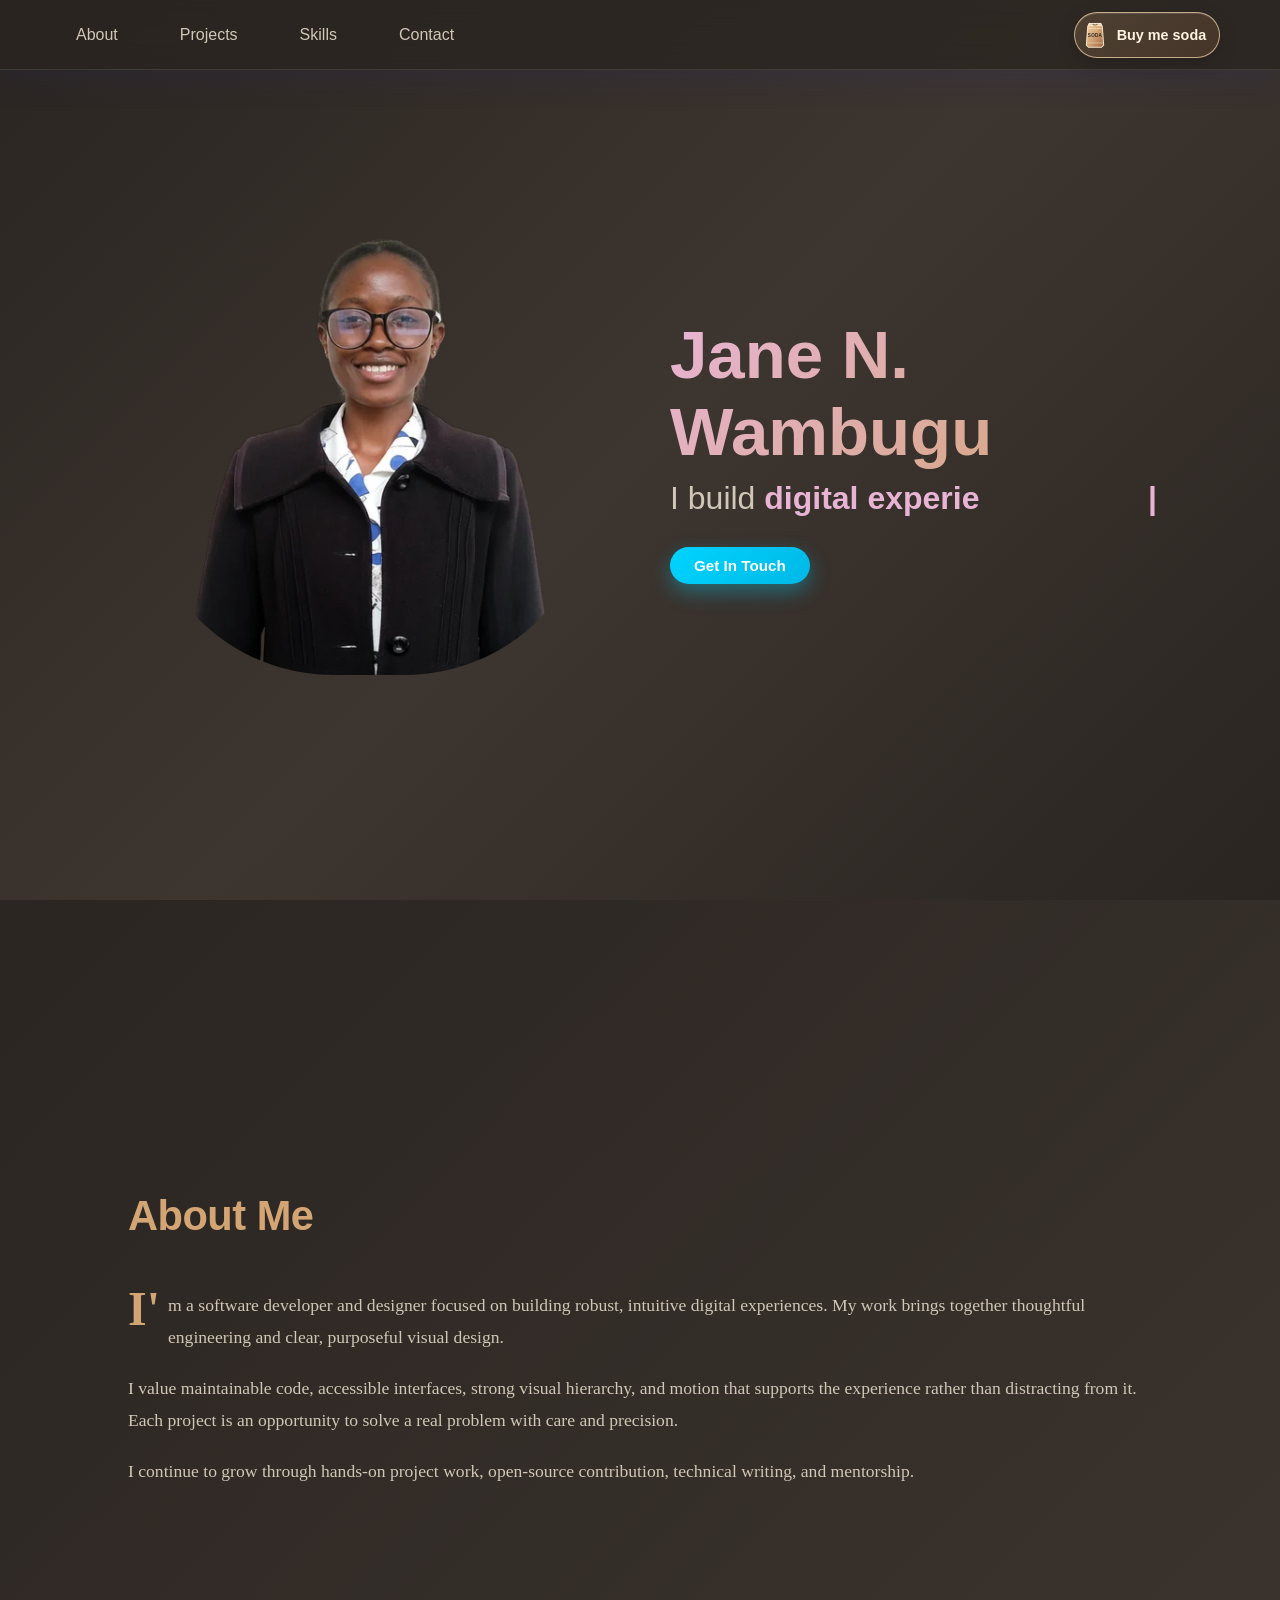
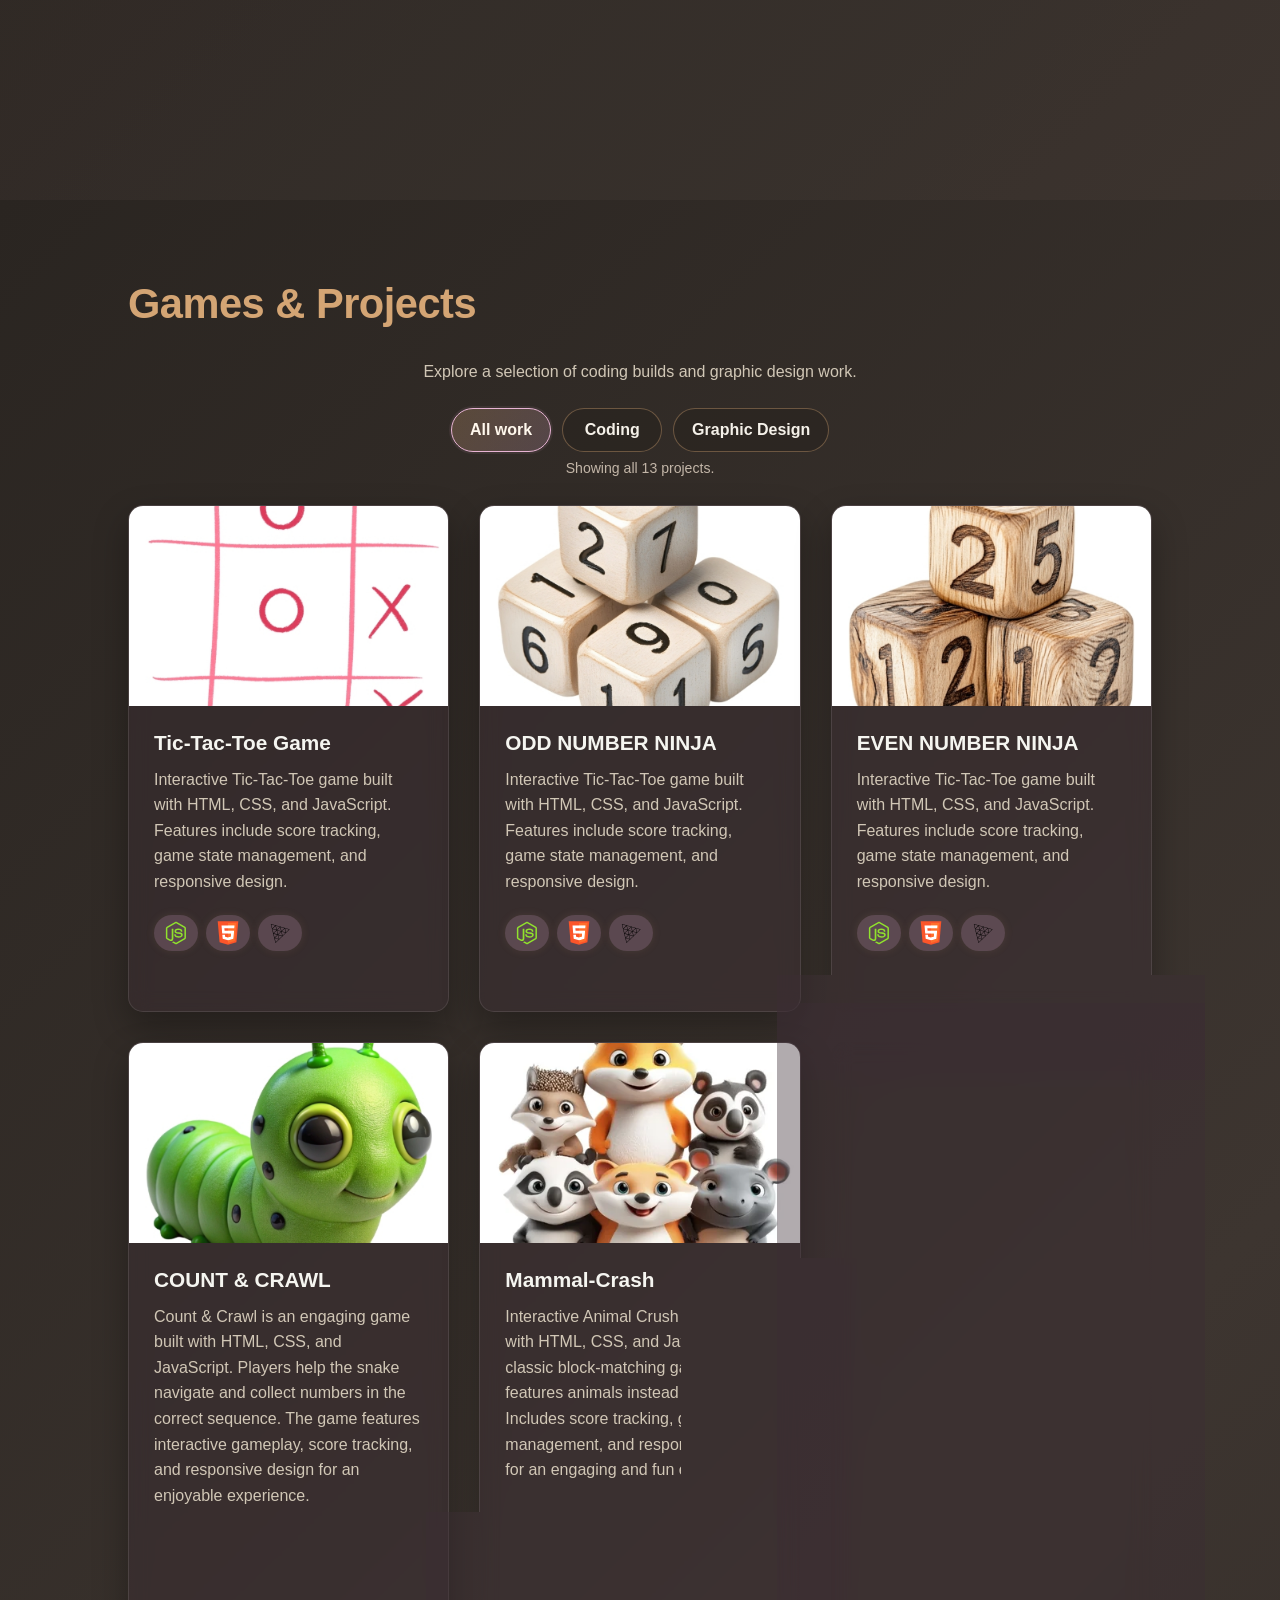
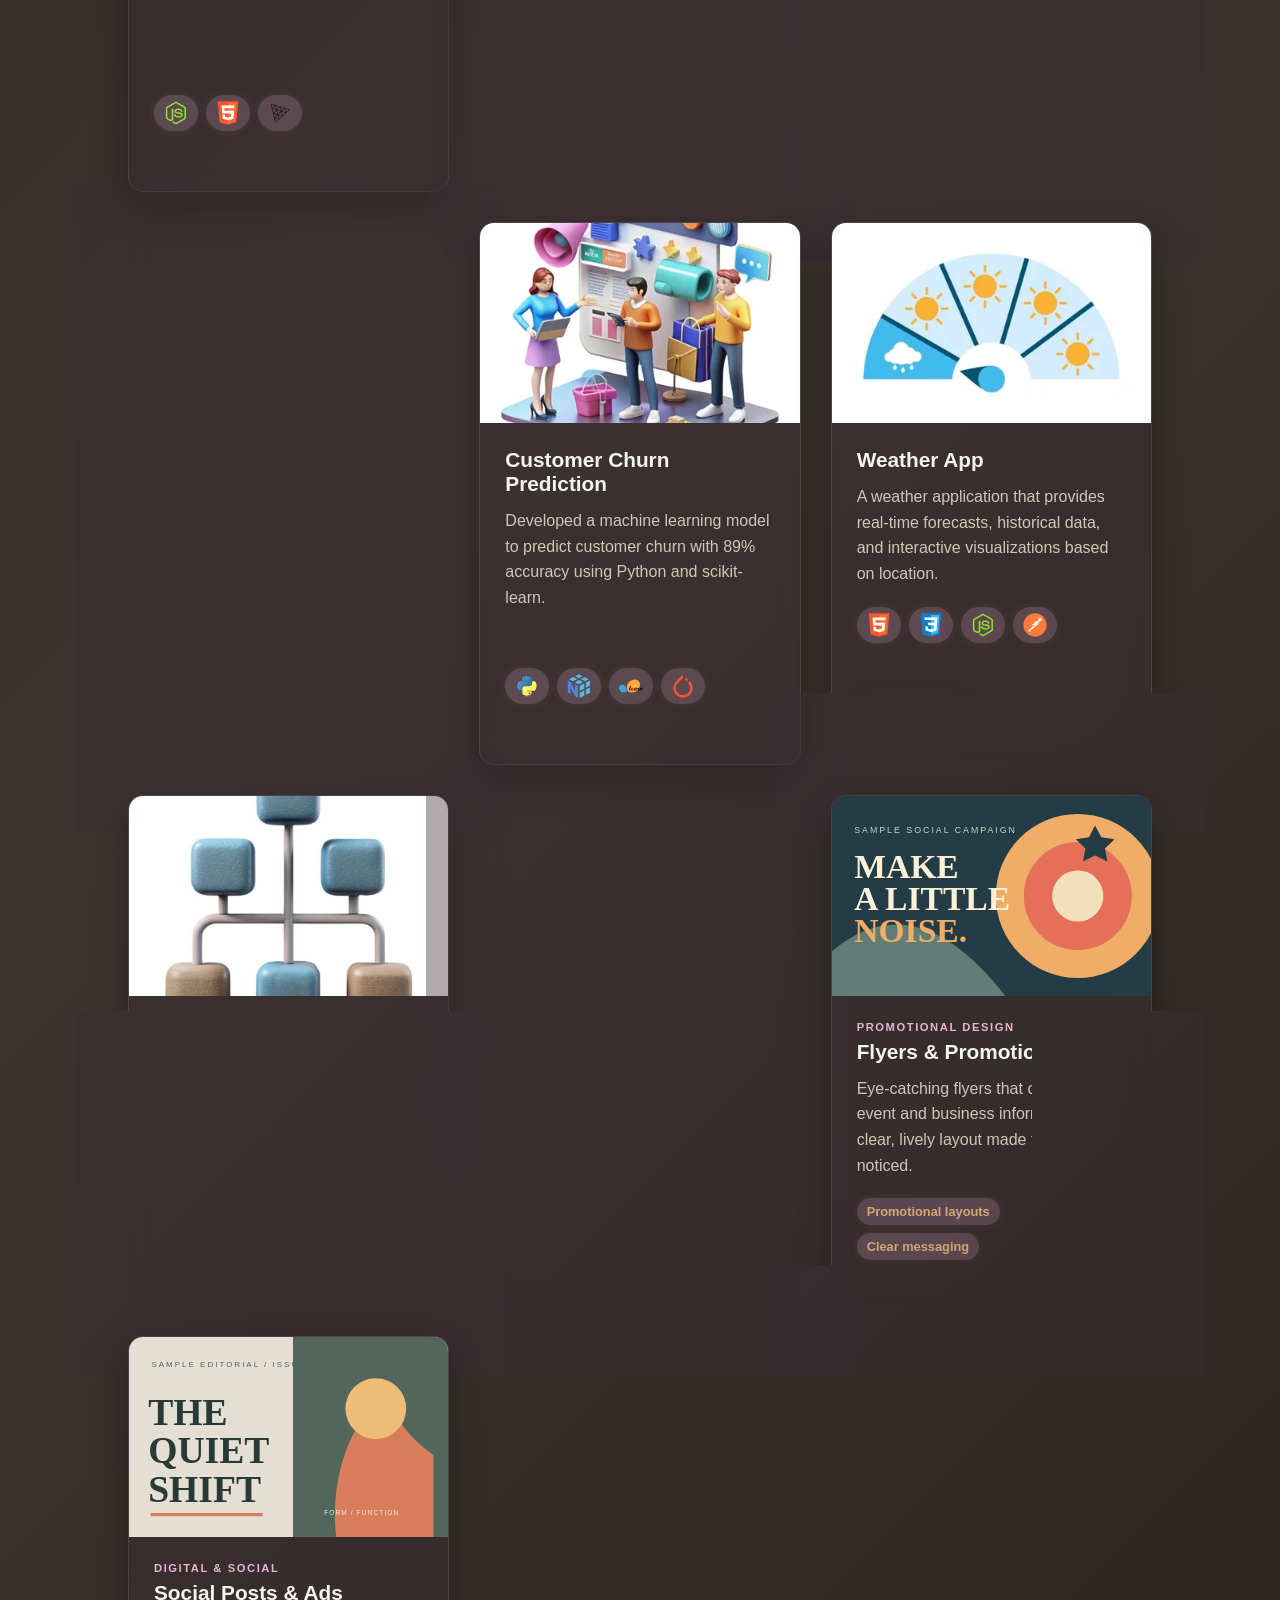
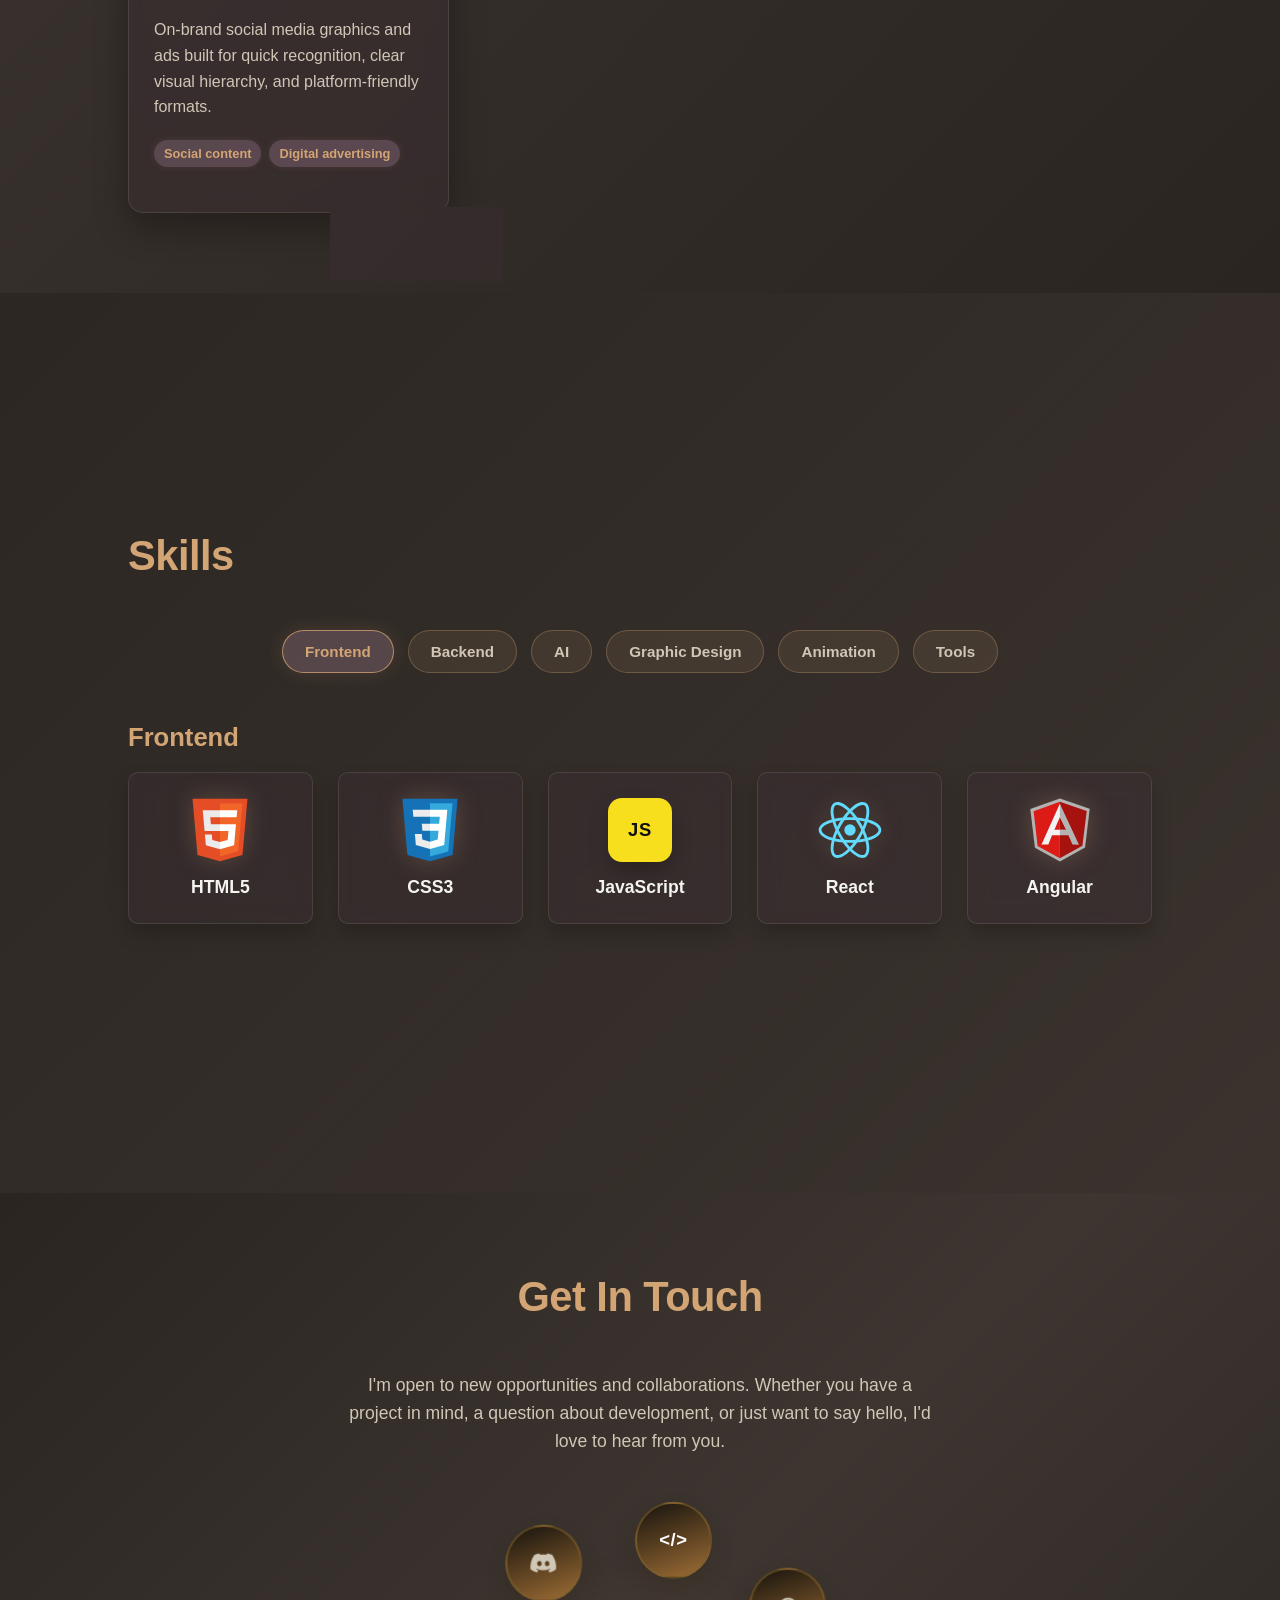
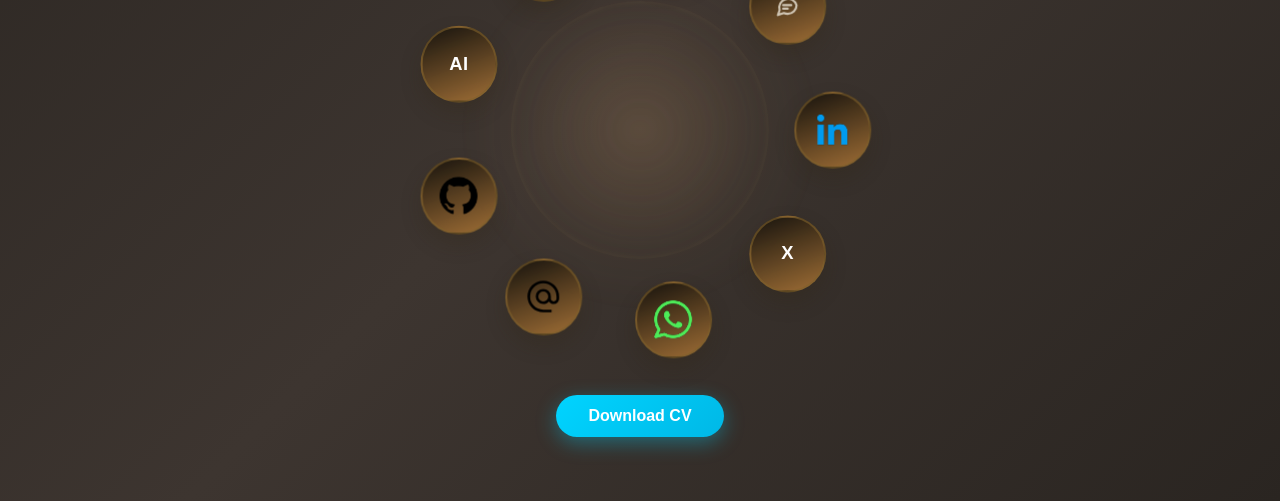
==== commit 4f72bd72: "feat: add manual M-Pesa details to soda popup" ====
--- a/index.html
+++ b/index.html
@@ -80,10 +80,10 @@
         <button type="button" class="soda-dialog-close" aria-label="Close amount selector">&times;</button>
         <span class="soda-dialog-kicker">A little thank-you</span>
         <h2 id="soda-dialog-title">Buy me soda</h2>
-        <p class="soda-dialog-copy">Choose an amount you have in mind. This is only a preview—payment setup is not connected, and no payment will be initiated.</p>
-        <label class="soda-amount-label" for="soda-amount">Amount</label>
-        <input id="soda-amount" name="amount" type="number" min="1" step="any" inputmode="decimal" placeholder="Enter an amount" autocomplete="off">
-        <p class="soda-dialog-note">Currency, suggested amounts, and manual payment instructions will be added after confirmation.</p>
+        <p class="soda-dialog-copy">Enter any amount in Kenyan shillings—there are no preset amounts.</p>
+        <label class="soda-amount-label" for="soda-amount">Amount (KSh)</label>
+        <input id="soda-amount" name="amount" type="number" min="1" step="any" inputmode="decimal" placeholder="Enter amount in KSh" autocomplete="off">
+        <p class="soda-dialog-note">To contribute manually, send your chosen amount via M-Pesa to <strong>0725220846</strong>. This site cannot initiate payment or verify a transfer. Safaricom Daraja checkout is planned for a future update and is not active.</p>
         <button type="button" class="soda-dialog-done">Done</button>
       </form>
     </dialog>
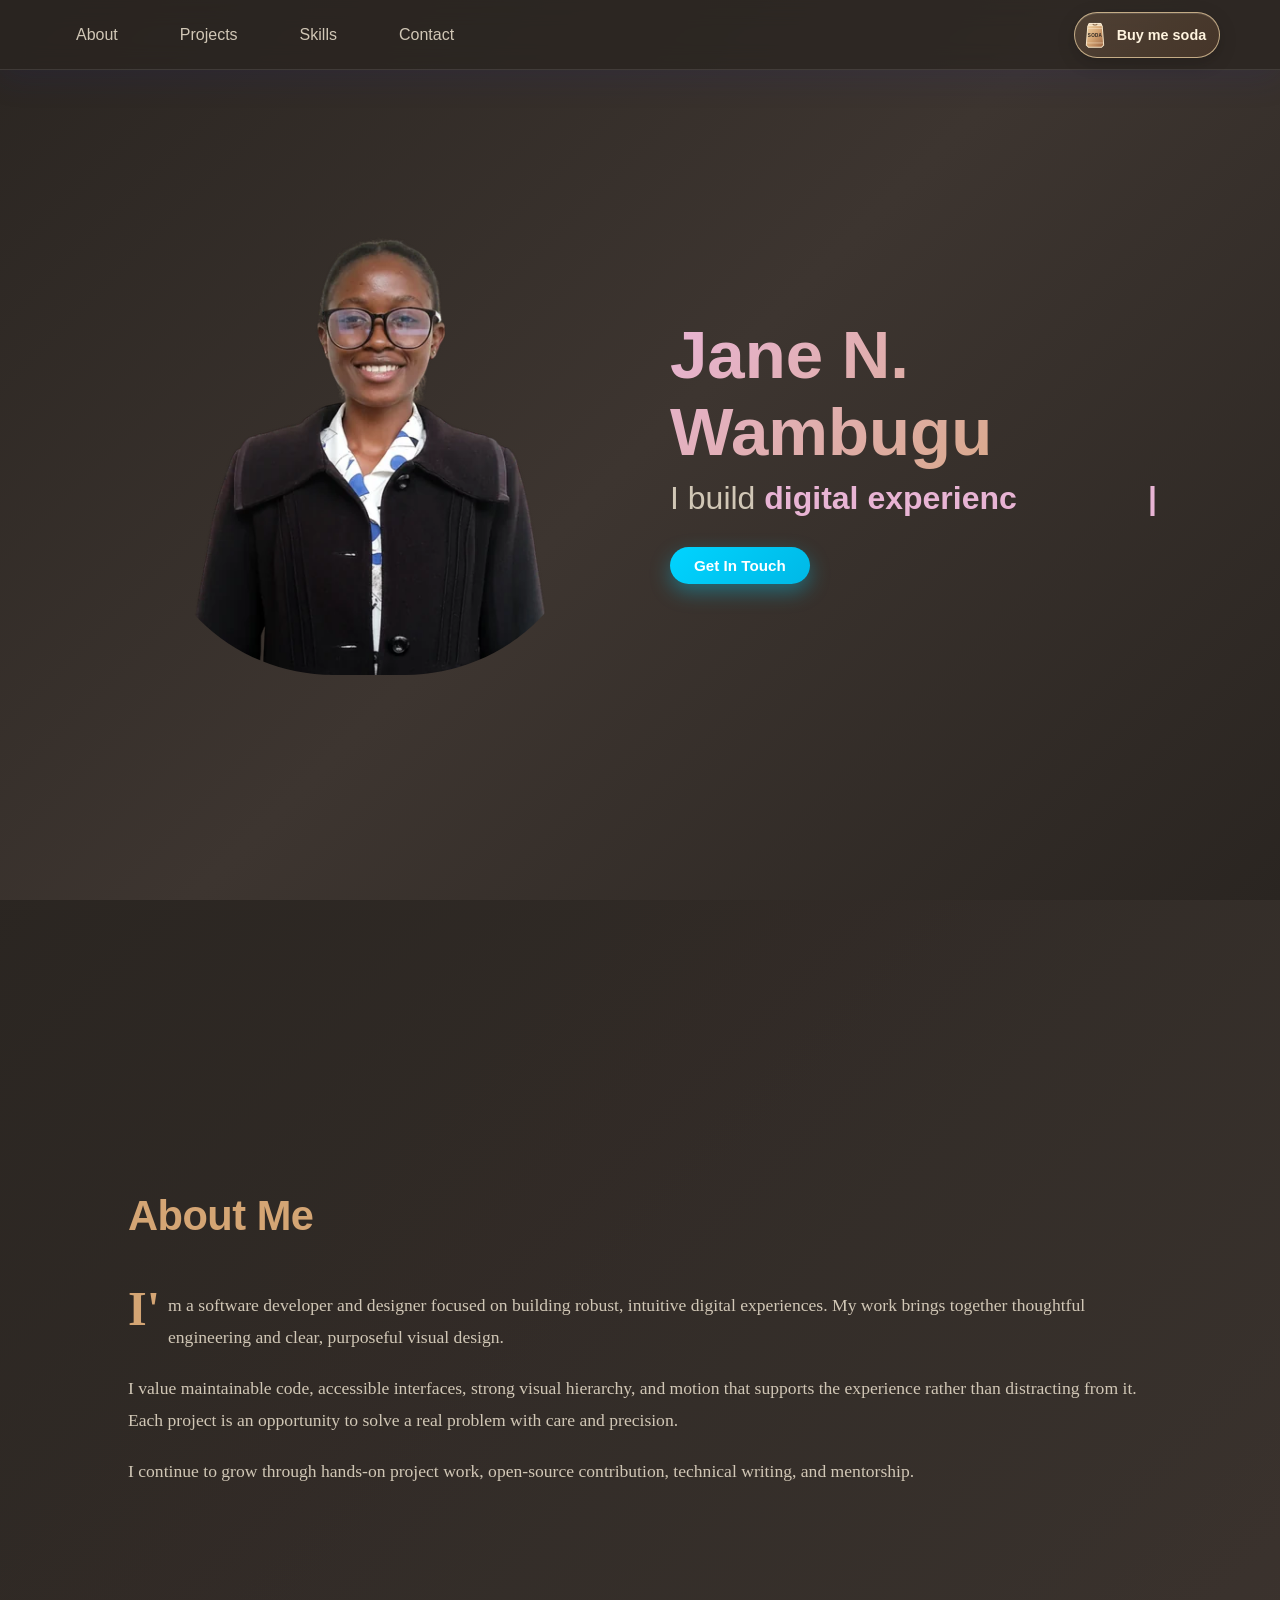
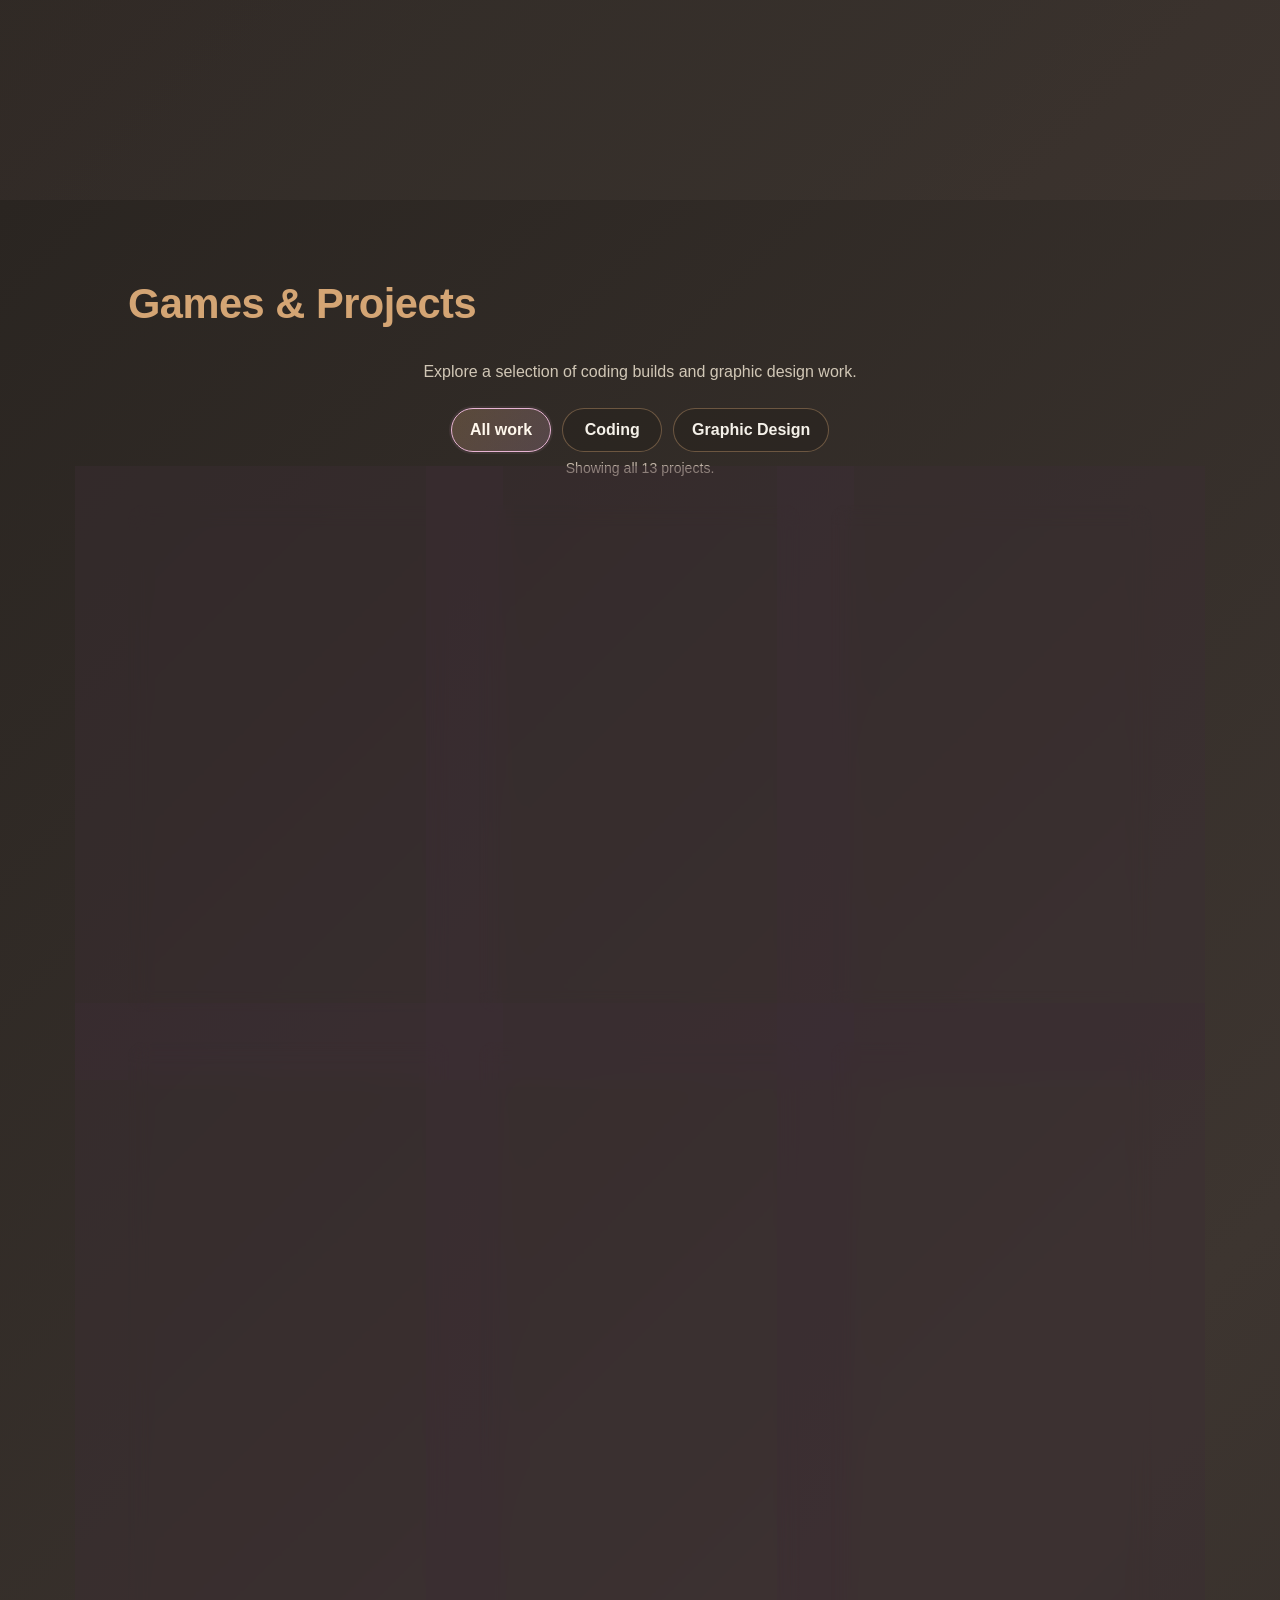
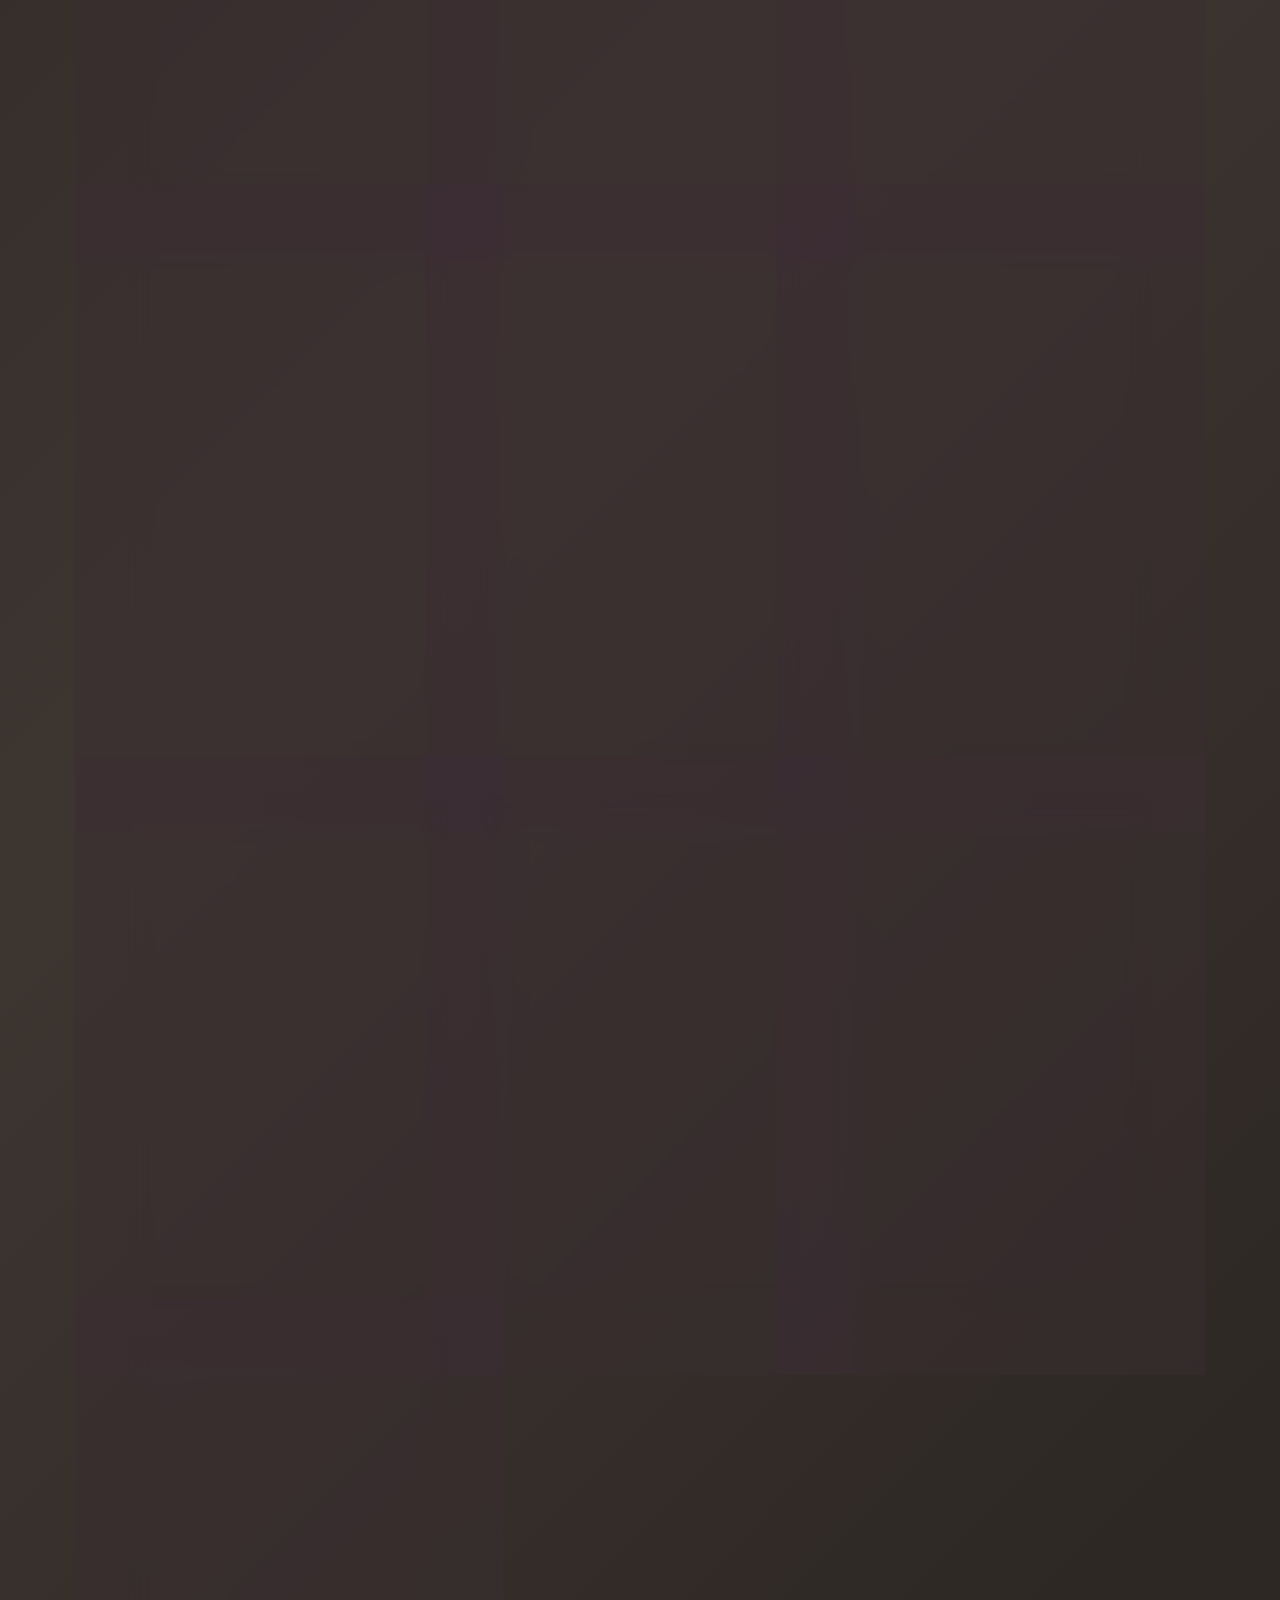
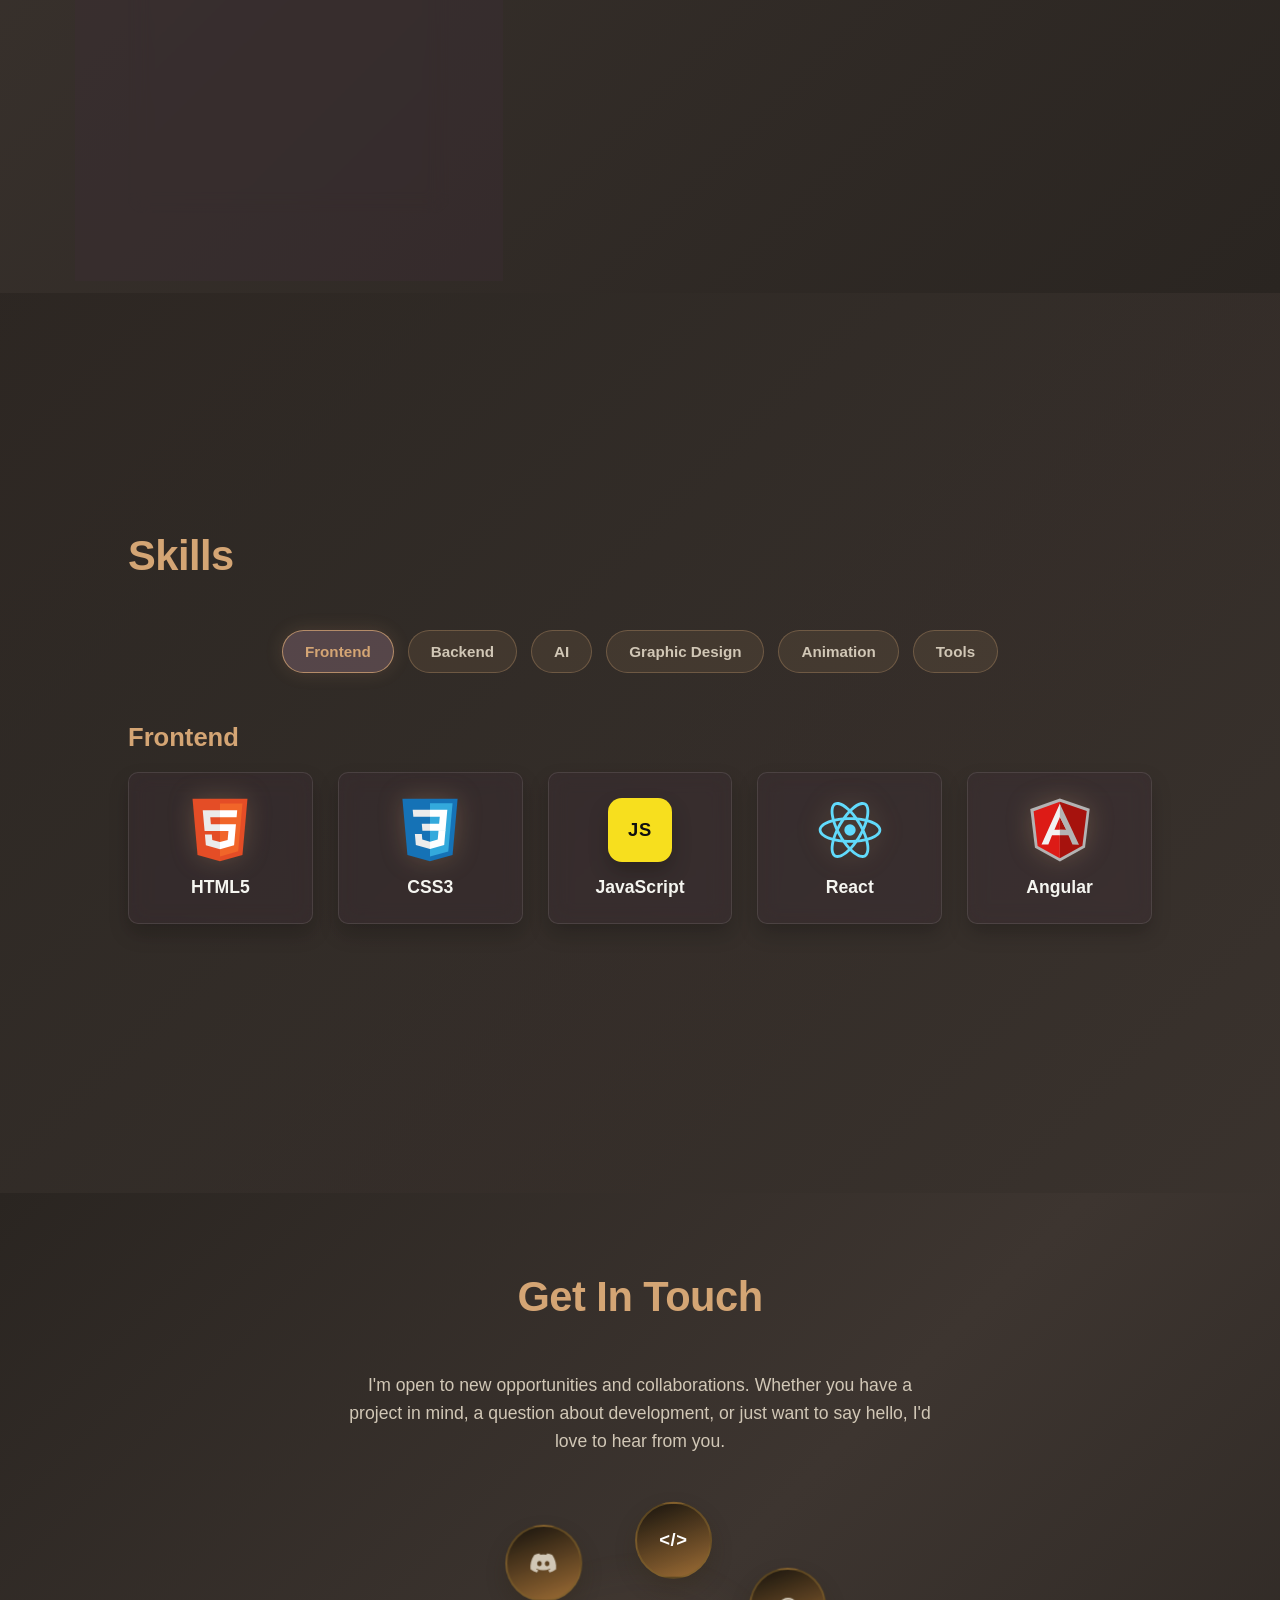
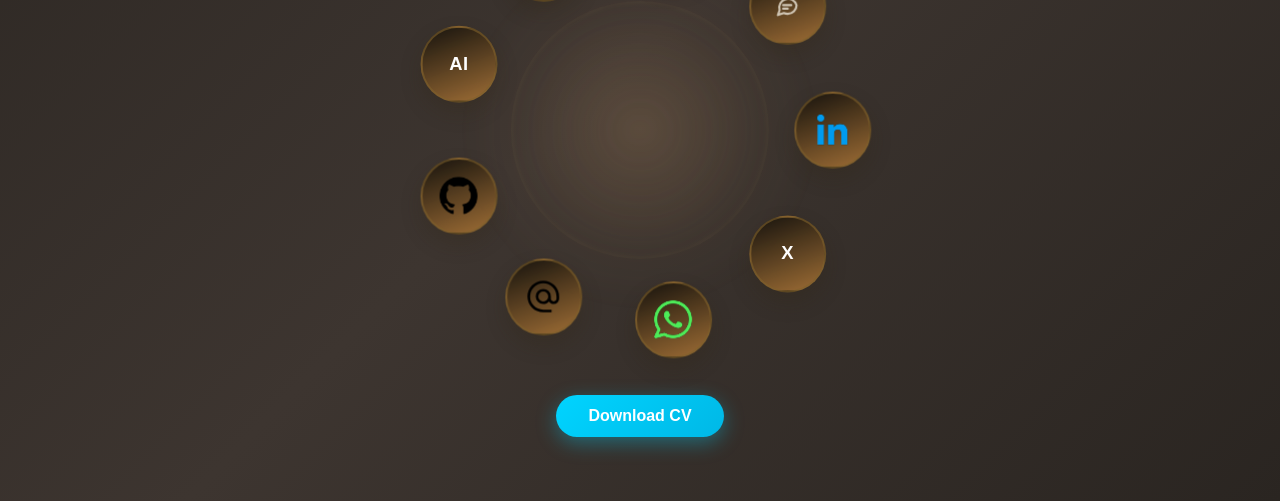
==== commit bc584aad: "feat: add M-Pesa copy and AI assistant cards" ====
--- a/index.html
+++ b/index.html
@@ -83,7 +83,13 @@
         <p class="soda-dialog-copy">Enter any amount in Kenyan shillings—there are no preset amounts.</p>
         <label class="soda-amount-label" for="soda-amount">Amount (KSh)</label>
         <input id="soda-amount" name="amount" type="number" min="1" step="any" inputmode="decimal" placeholder="Enter amount in KSh" autocomplete="off">
-        <p class="soda-dialog-note">To contribute manually, send your chosen amount via M-Pesa to <strong>0725220846</strong>. This site cannot initiate payment or verify a transfer. Safaricom Daraja checkout is planned for a future update and is not active.</p>
+        <p class="soda-dialog-note">To contribute manually, send your chosen amount via M-Pesa. This site cannot initiate payment or verify a transfer. Safaricom Daraja checkout is planned for a future update and is not active.</p>
+        <div class="soda-number-row">
+          <span class="soda-number-label">M-Pesa number</span>
+          <strong id="soda-payment-number">0725220846</strong>
+          <button type="button" class="soda-copy-button" aria-label="Copy M-Pesa number">Copy</button>
+        </div>
+        <span class="soda-copy-status" id="soda-copy-status" aria-live="polite"></span>
         <button type="button" class="soda-dialog-done">Done</button>
       </form>
     </dialog>
@@ -528,15 +534,14 @@
             <!-- AI Skills -->
             <div class="skills-category" data-skill-panel="ai" hidden>
                 <h3 class="category-title">AI assistants &amp; coding tools</h3>
-                <p class="ai-skills-intro">A practical mix of assistants for coding, research, and exploring ideas.</p>
-                <ul class="ai-assistant-board" aria-label="AI assistants and coding tools">
-                    <li class="ai-assistant-mark ai-assistant-copilot"><span class="ai-tool-index">01</span><span class="ai-tool-name">GitHub Copilot</span></li>
-                    <li class="ai-assistant-mark ai-assistant-gemini"><span class="ai-tool-index">02</span><span class="ai-tool-name">Gemini</span></li>
-                    <li class="ai-assistant-mark ai-assistant-claude"><span class="ai-tool-index">03</span><span class="ai-tool-name">Claude Code</span></li>
-                    <li class="ai-assistant-mark ai-assistant-zai"><span class="ai-tool-index">04</span><span class="ai-tool-name">Z.ai</span></li>
-                    <li class="ai-assistant-mark ai-assistant-kimi"><span class="ai-tool-index">05</span><span class="ai-tool-name">Kimi</span></li>
-                    <li class="ai-assistant-mark ai-assistant-chatgpt"><span class="ai-tool-index">06</span><img src="images/chatgpt-com-logo.png" alt="" loading="lazy"><span class="ai-tool-name">ChatGPT</span></li>
-                </ul>
+                <div class="skills-grid" aria-label="AI assistants and coding tools">
+                    <div class="skill-item"><div class="skill-icon"><img src="images/logos/ai/githubcopilot.svg" alt="" loading="lazy"></div><p class="skill-name">GitHub Copilot</p></div>
+                    <div class="skill-item"><div class="skill-icon"><img src="images/logos/ai/gemini-color.svg" alt="" loading="lazy"></div><p class="skill-name">Gemini</p></div>
+                    <div class="skill-item"><div class="skill-icon"><img src="images/logos/ai/claudecode-color.svg" alt="" loading="lazy"></div><p class="skill-name">Claude Code</p></div>
+                    <div class="skill-item"><div class="skill-icon"><img src="images/logos/ai/zai.svg" alt="" loading="lazy"></div><p class="skill-name">Z.ai</p></div>
+                    <div class="skill-item"><div class="skill-icon"><img src="images/logos/ai/kimi-color.svg" alt="" loading="lazy"></div><p class="skill-name">Kimi</p></div>
+                    <div class="skill-item"><div class="skill-icon"><img src="images/logos/ai/codex.svg" alt="" loading="lazy"></div><p class="skill-name">Codex</p></div>
+                </div>
                 <h4 class="ai-secondary-heading">ML &amp; data libraries</h4>
                 <div class="skills-grid">
                     <div class="skill-item"><div class="skill-icon"><img src="images/logos/PyTorch.svg" alt="" loading="lazy"></div><p class="skill-name">PyTorch</p></div>
@@ -553,7 +558,6 @@
             <!-- Graphic Design Skills -->
             <div class="skills-category" data-skill-panel="design" hidden>
                 <h3 class="category-title">Graphic Design</h3>
-                <p class="design-skills-intro">A visual toolkit for shaping clear, distinctive work—from first concept to finished asset.</p>
                 <div class="design-toolboard">
                     <div class="design-toolboard-story">
                         <div>
@@ -561,7 +565,6 @@
                             <h4>Ideas, composed with intention.</h4>
                             <p>My practice brings together typography, layout, color, and visual hierarchy.</p>
                         </div>
-                        <p class="design-toolboard-note">Concept, craft, and polish—using the tools that fit the work.</p>
                     </div>
                     <div class="design-tool-canvas" aria-label="Graphic design tools arranged on a studio canvas">
                         <span class="design-canvas-note" aria-hidden="true">TOOLS / IN PRACTICE</span>
--- a/styles.css
+++ b/styles.css
@@ -1683,75 +1683,13 @@
     background: linear-gradient(145deg, rgba(42, 37, 33, .92), rgba(61, 53, 48, .96));
 }
 
-.design-intro,
-.design-skills-intro,
-.ai-skills-intro {
+.design-intro {
     max-width: 760px;
     margin: -24px 0 38px;
     color: #d1c7b6;
     line-height: 1.75;
     font-size: 1.05rem;
 }
-
-.design-skills-intro,
-.ai-skills-intro { margin: 0 0 24px; }
-
-.design-skills-intro { font-size: 1rem; }
-
-.ai-assistant-board {
-    display: grid;
-    grid-template-columns: repeat(3, minmax(0, 1fr));
-    gap: .8rem;
-    margin: 0 0 2rem;
-    padding: 0;
-    list-style: none;
-}
-
-.ai-assistant-mark {
-    position: relative;
-    display: flex;
-    min-width: 0;
-    min-height: 118px;
-    flex-direction: column;
-    align-items: flex-start;
-    justify-content: space-between;
-    gap: .7rem;
-    padding: 1rem;
-    overflow: hidden;
-    border: 1px solid rgba(212, 165, 116, .32);
-    border-radius: 5px 15px 5px 15px;
-    background: linear-gradient(145deg, rgba(61, 53, 48, .88), rgba(42, 37, 33, .82));
-    color: #fff8ed;
-}
-
-.ai-assistant-mark:nth-child(3n + 2) { border-radius: 15px 5px 15px 5px; }
-.ai-assistant-mark:nth-child(3n) { transform: translateY(8px); }
-
-.ai-tool-index {
-    color: #d4a574;
-    font-size: .76rem;
-    font-weight: 700;
-    letter-spacing: .08em;
-    font-variant-numeric: tabular-nums;
-}
-
-.ai-tool-name {
-    display: block;
-    color: #fff8ed;
-    font-size: 1.1rem;
-    font-weight: 650;
-    line-height: 1.25;
-    text-wrap: pretty;
-}
-
-.ai-assistant-chatgpt {
-    flex-direction: row;
-    align-items: flex-end;
-    justify-content: flex-start;
-}
-
-.ai-assistant-chatgpt .ai-tool-index { position: absolute; top: 1rem; left: 1rem; }
-.ai-assistant-chatgpt img { width: 30px; height: 30px; object-fit: contain; }
 
 .ai-secondary-heading {
     margin: 0 0 1rem;
@@ -1802,13 +1740,6 @@
     font-size: 1rem;
     line-height: 1.65;
     text-wrap: pretty;
-}
-
-.design-toolboard-story .design-toolboard-note {
-    padding-top: .85rem;
-    border-top: 1px solid rgba(255, 255, 255, .1);
-    color: #c3b6a8;
-    font-size: .92rem;
 }
 
 .design-tool-canvas {
@@ -2099,8 +2030,7 @@
 
     .skills-category { min-width: 0; }
 
-    .design-intro,
-    .design-skills-intro {
+    .design-intro {
         font-size: 1rem;
         margin-bottom: 1.5rem;
     }
@@ -2218,10 +2148,6 @@
 }
 
 @media (max-width: 520px) {
-    .ai-assistant-board { grid-template-columns: repeat(2, minmax(0, 1fr)); gap: .65rem; }
-    .ai-assistant-mark { min-height: 100px; padding: .8rem; }
-    .ai-assistant-mark:nth-child(3n) { transform: none; }
-    .ai-tool-name { font-size: 1rem; }
     .design-tool-canvas { min-height: 0; padding: 1rem .8rem; }
     .design-tool-mark { gap: .45rem; padding: .55rem; }
     .design-tool-icon { flex-basis: 32px; width: 32px; height: 32px; }
@@ -2291,6 +2217,12 @@
 .soda-dialog input { width: 100%; min-height: 48px; padding: .7rem .85rem; border: 1px solid rgba(212, 165, 116, .55); border-radius: 9px; background: rgba(15, 13, 11, .45); color: #fff; font: inherit; }
 .soda-dialog input::placeholder { color: #bcae9d; }
 .soda-dialog-note { font-size: .88rem; }
+.soda-number-row { display: flex; align-items: center; flex-wrap: wrap; gap: .45rem .7rem; }
+.soda-number-label { color: #d1c7b6; font-size: .9rem; }
+.soda-number-row strong { color: #fff4df; font-size: 1rem; letter-spacing: .025em; }
+.soda-copy-button { min-width: 72px; min-height: 40px; margin-left: auto; padding: .45rem .8rem; border: 1px solid rgba(212, 165, 116, .72); border-radius: 999px; background: rgba(212, 165, 116, .16); color: #fff4df; font: inherit; font-weight: 650; cursor: pointer; }
+.soda-copy-button:hover { background: rgba(212, 165, 116, .28); }
+.soda-copy-status { min-height: 1.2em; color: #d4a574; font-size: .86rem; line-height: 1.4; }
 .soda-dialog-done { justify-self: end; min-width: 88px; min-height: 44px; margin-top: .35rem; padding: .6rem 1rem; border: 1px solid rgba(212, 165, 116, .72); border-radius: 999px; background: rgba(212, 165, 116, .16); color: #fff4df; font: inherit; font-weight: 650; cursor: pointer; }
 .soda-dialog-done:hover { background: rgba(212, 165, 116, .28); }
 
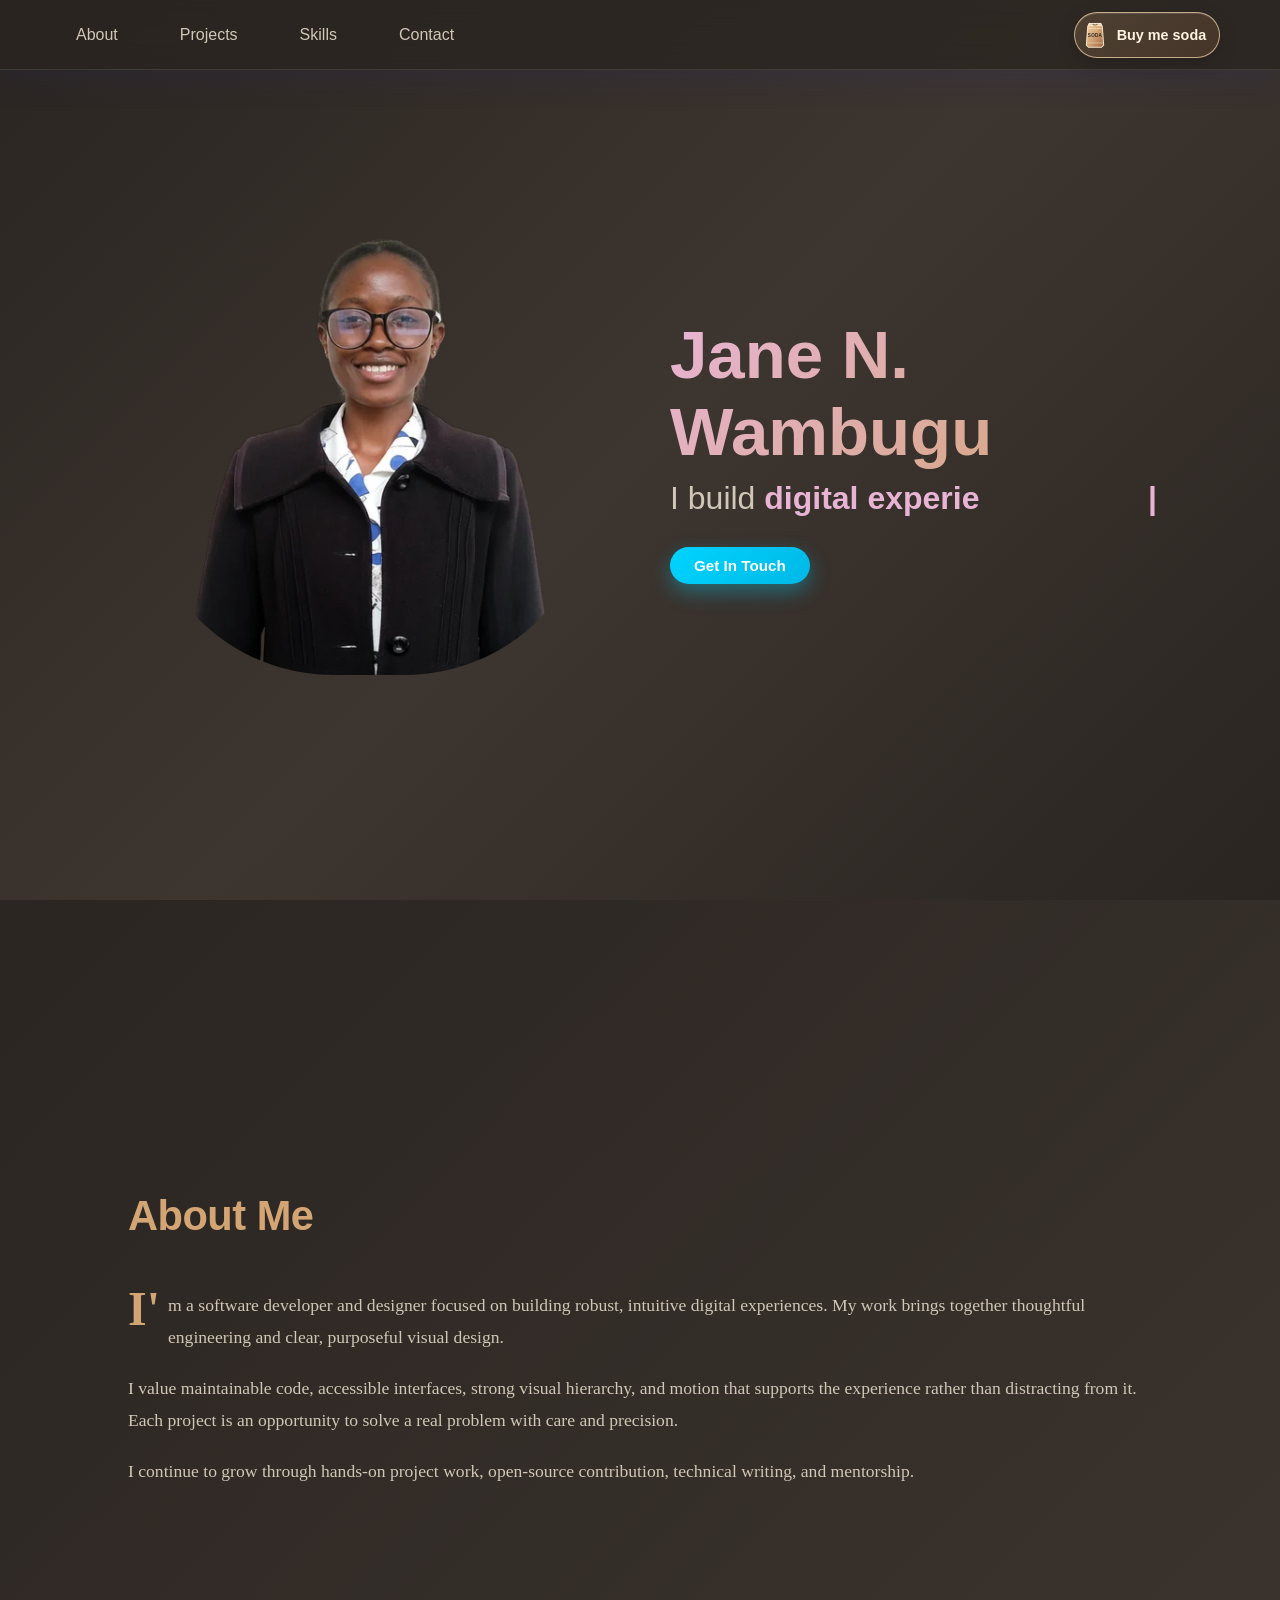
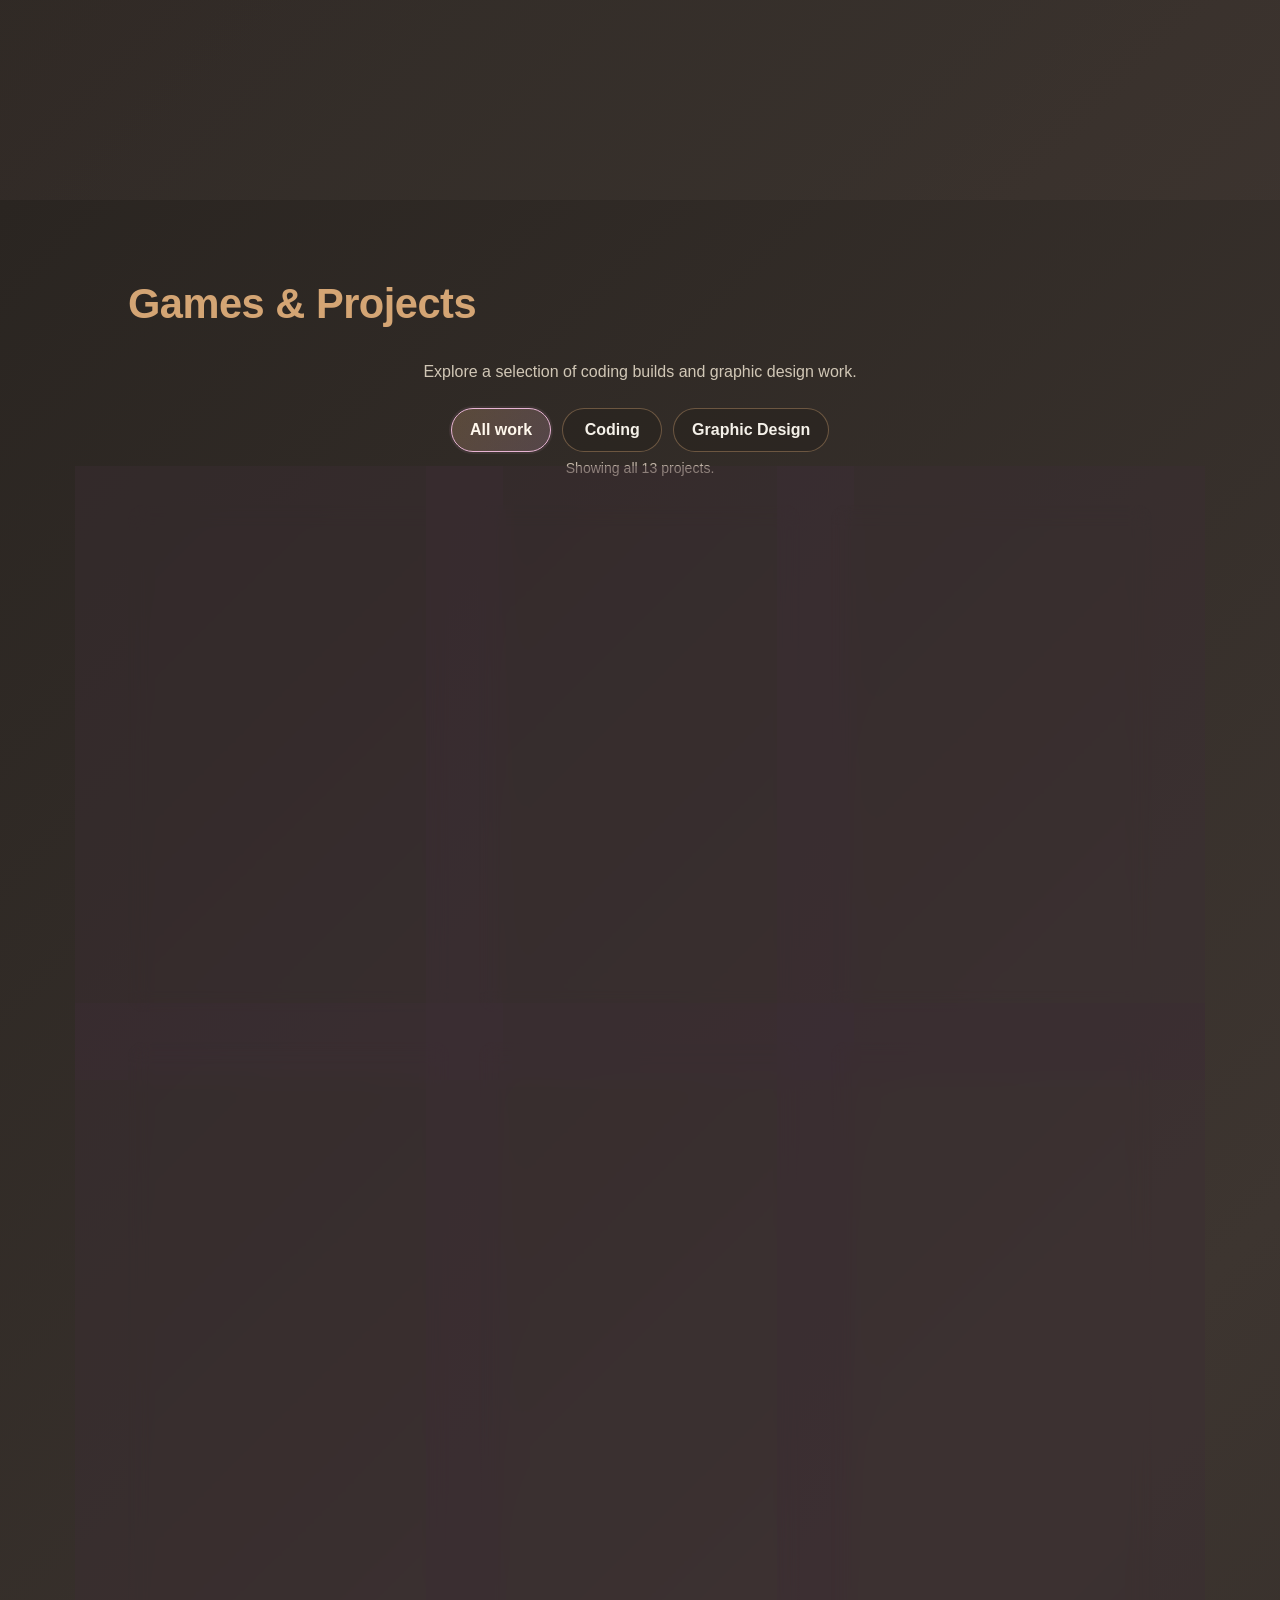
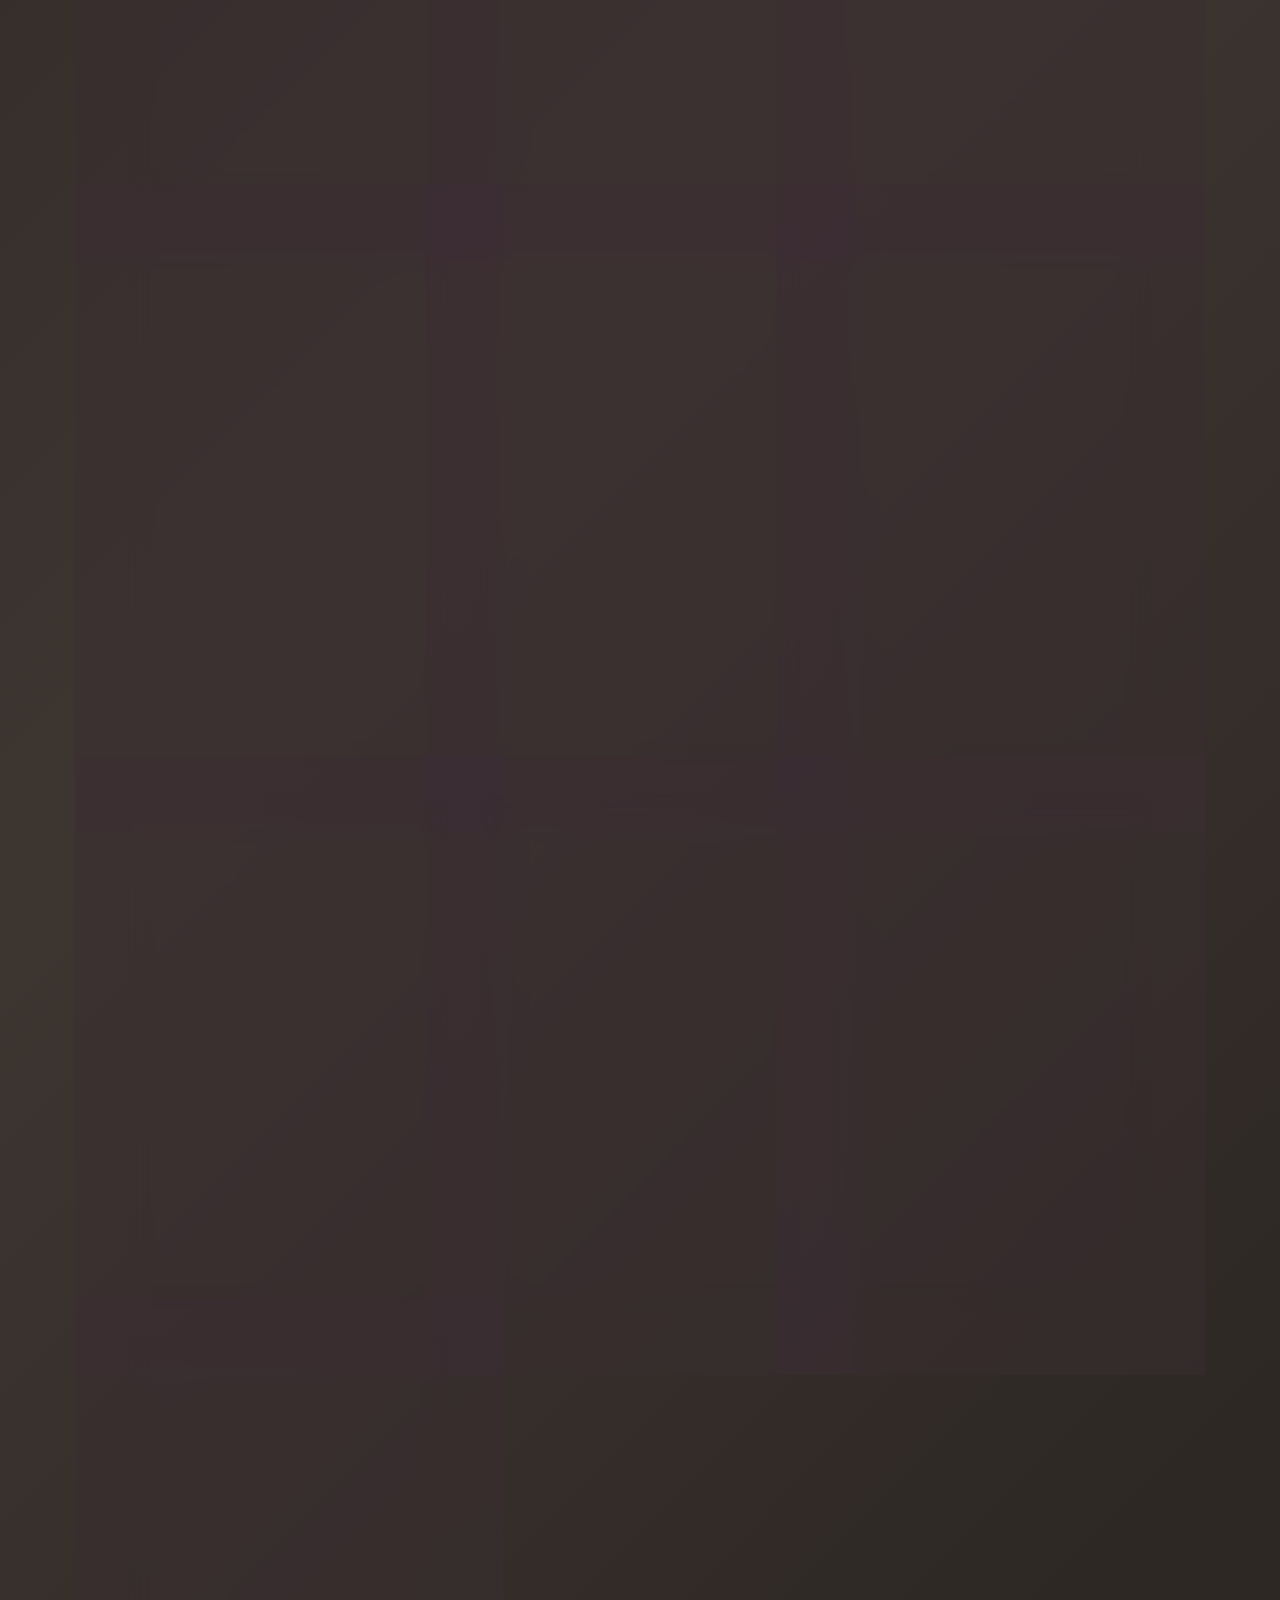
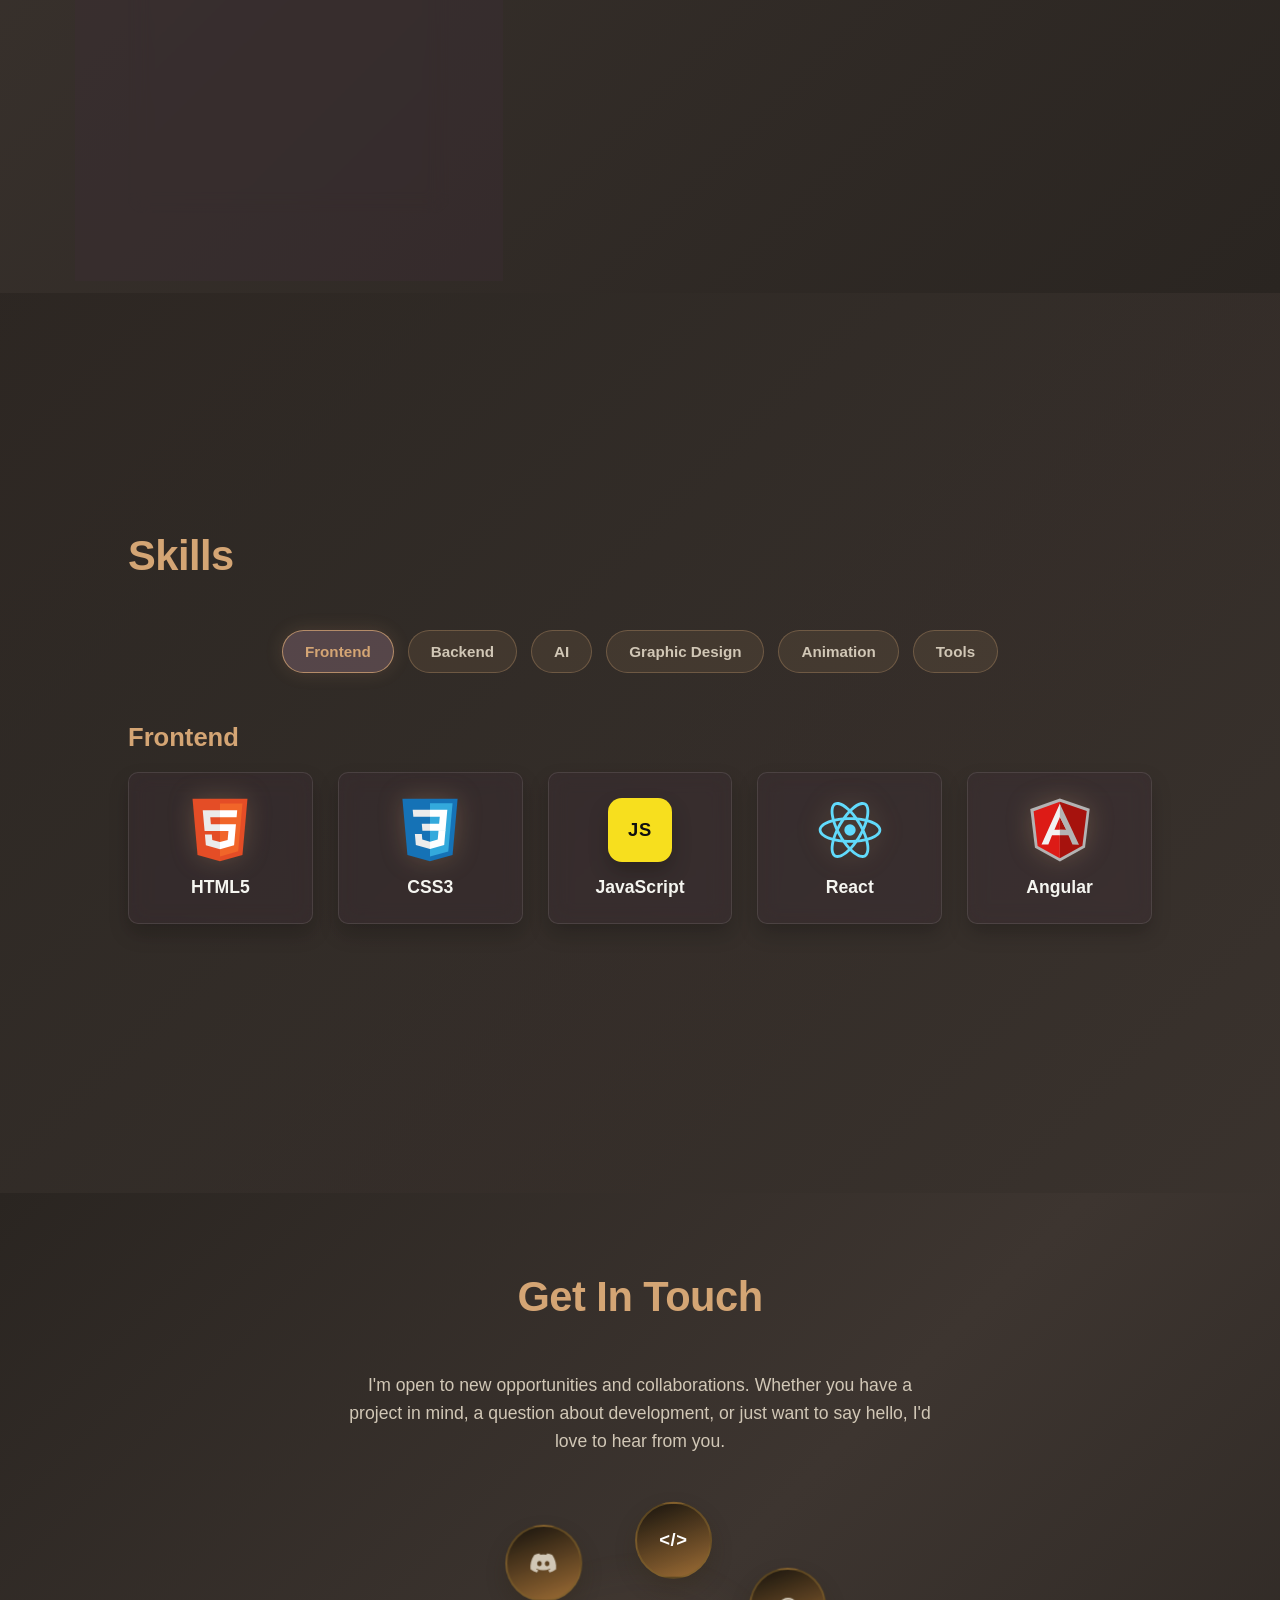
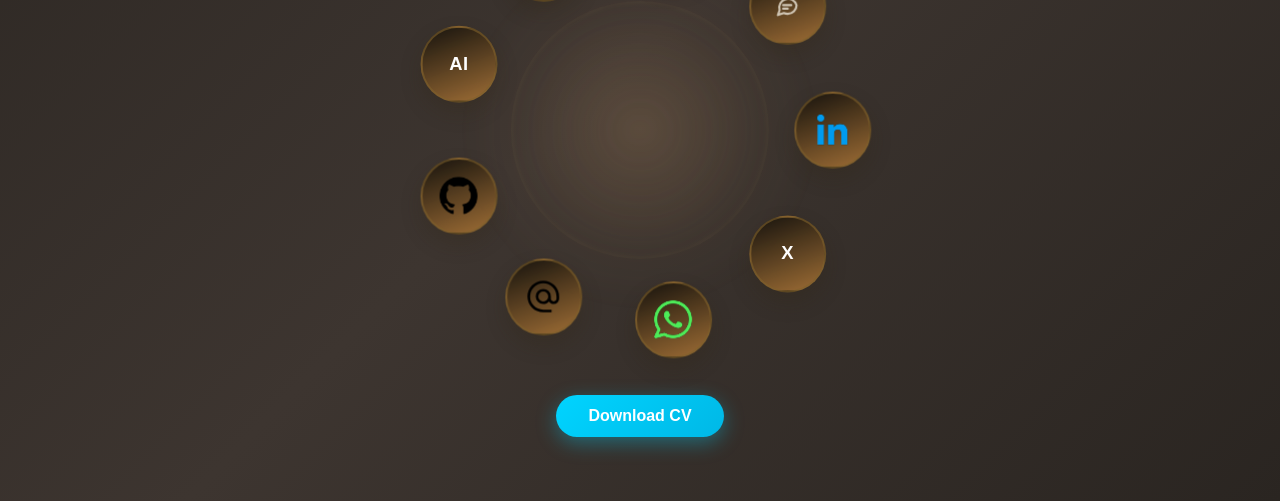
==== commit ba1e0a98: "fix: refresh cached clipboard script" ====
--- a/index.html
+++ b/index.html
@@ -741,7 +741,7 @@
     <footer>
         <p class="footer-text">&copy; 2024 JANE WAMBUGU. All rights reserved.</p>
     </footer>-->
-    <script src="script.js?v=portfolio-refinements-20261123"></script>
+    <script src="script.js?v=mpesa-copy-20261124"></script>
 
 </body>
 
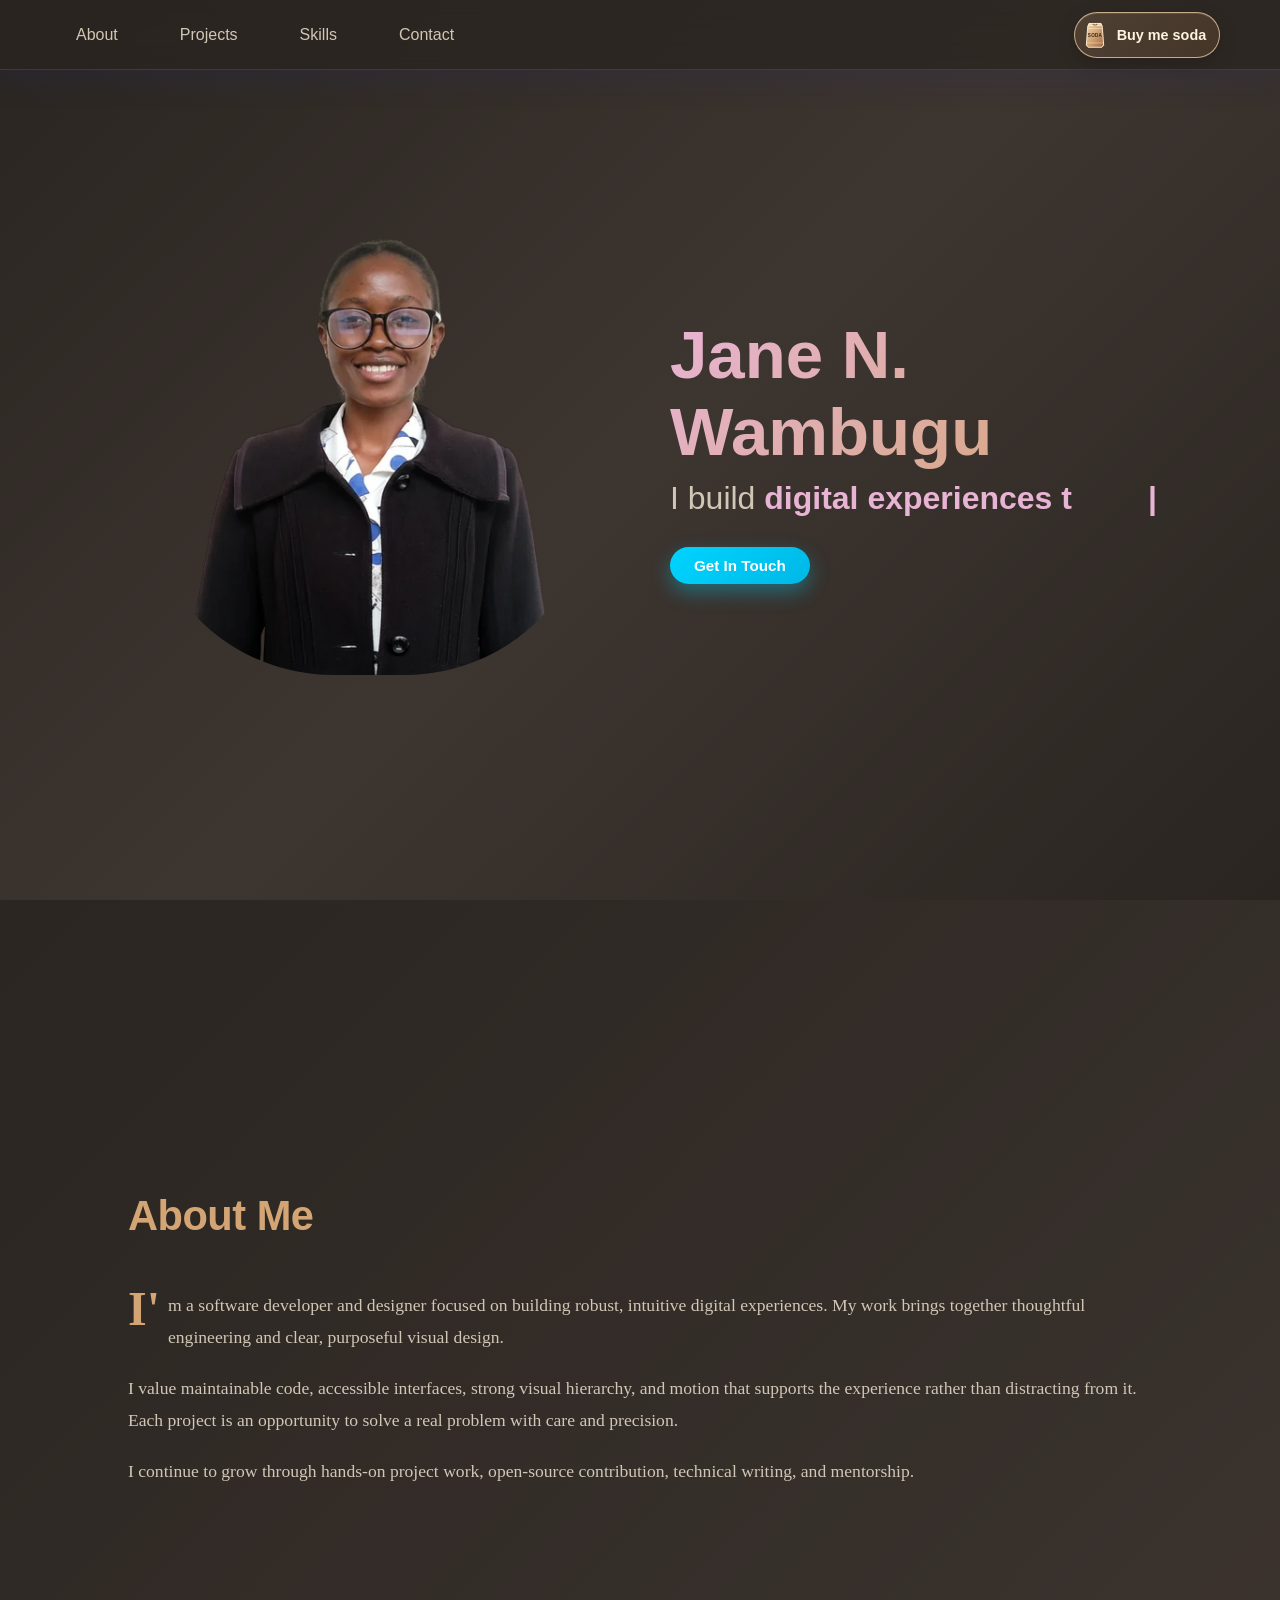
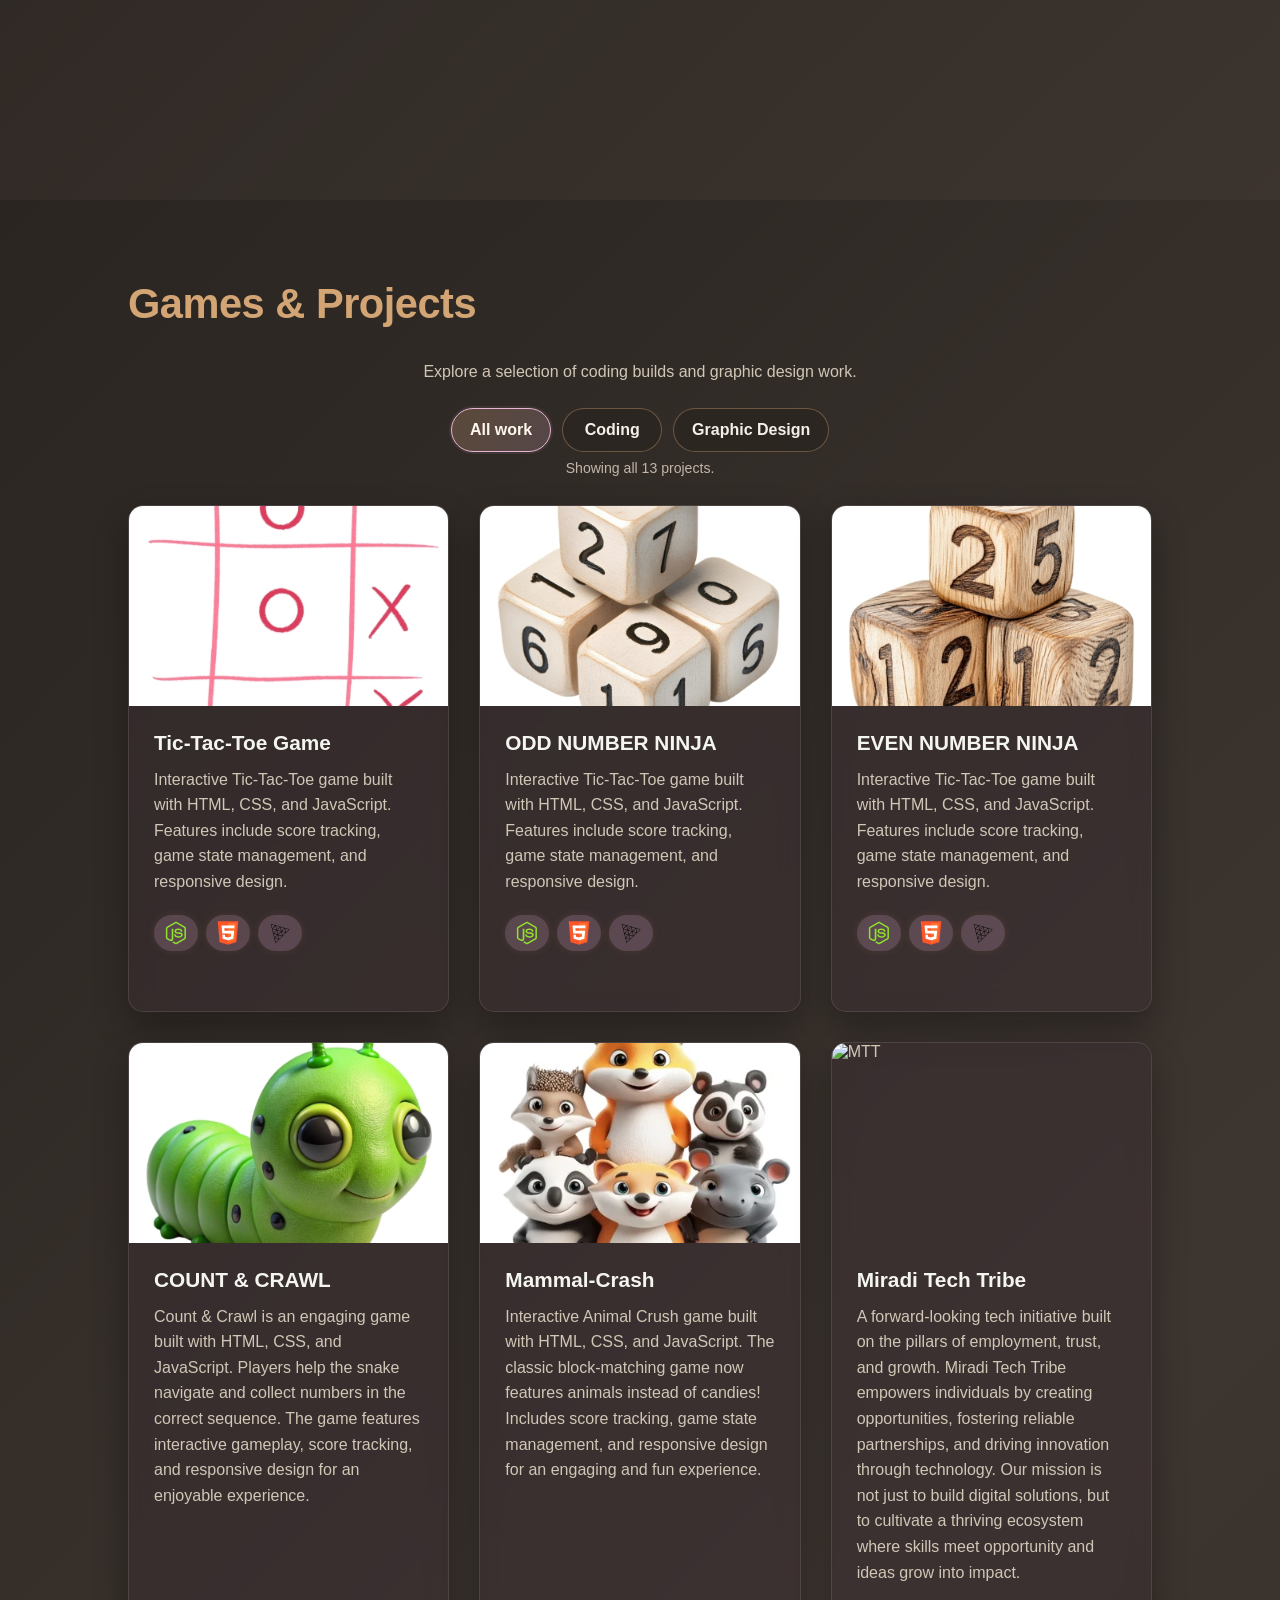
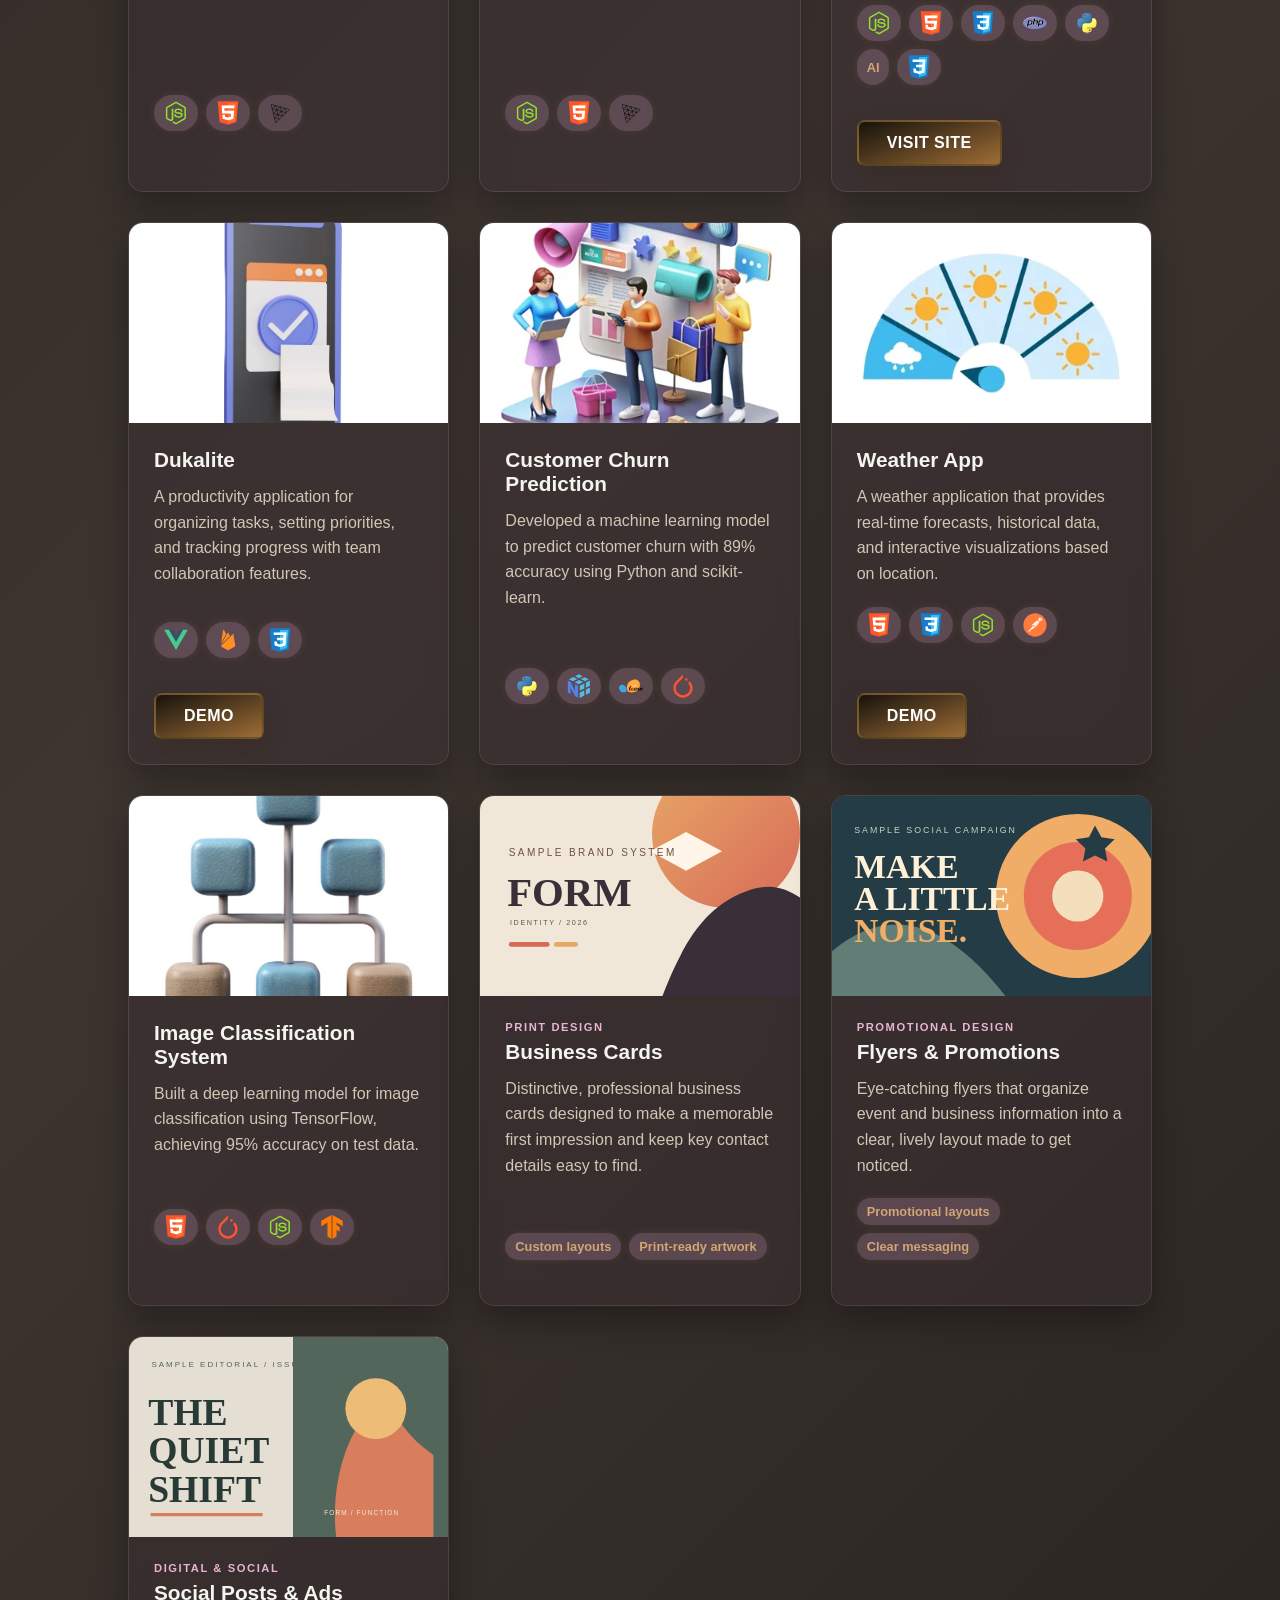
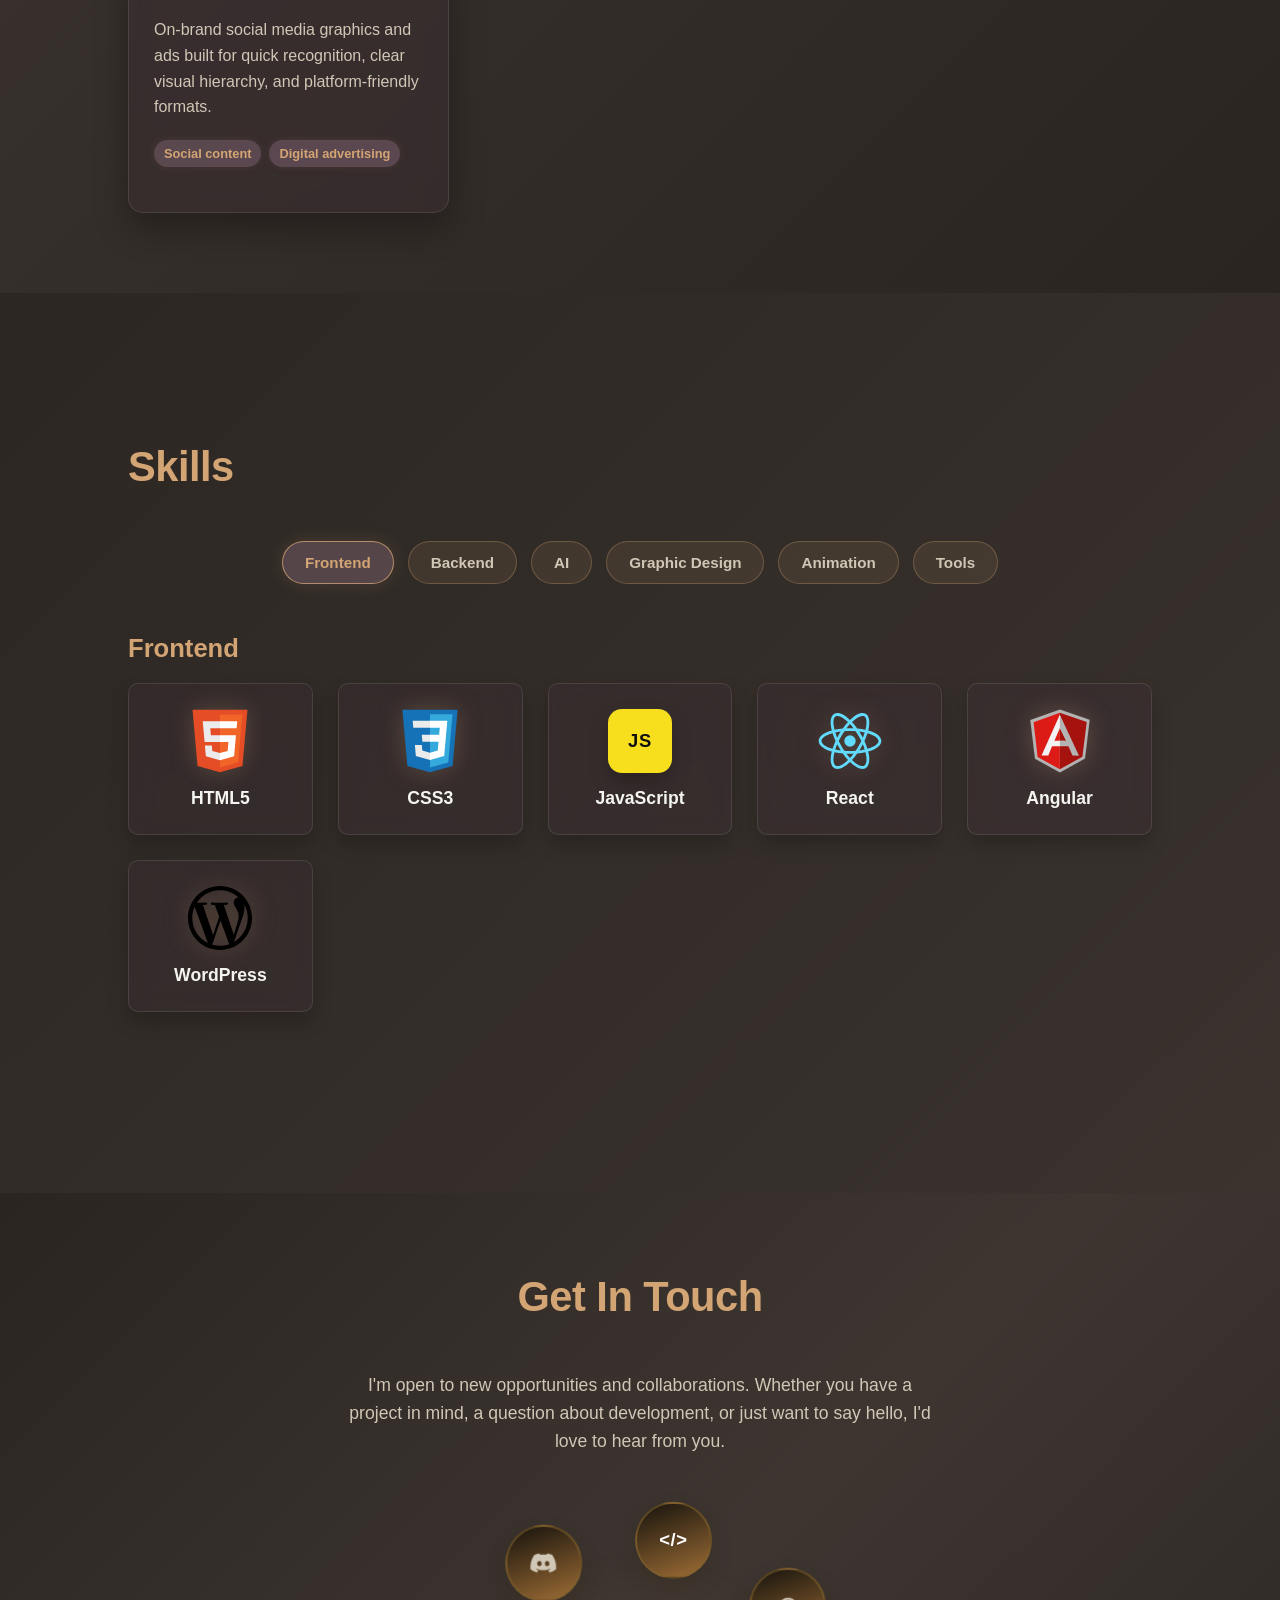
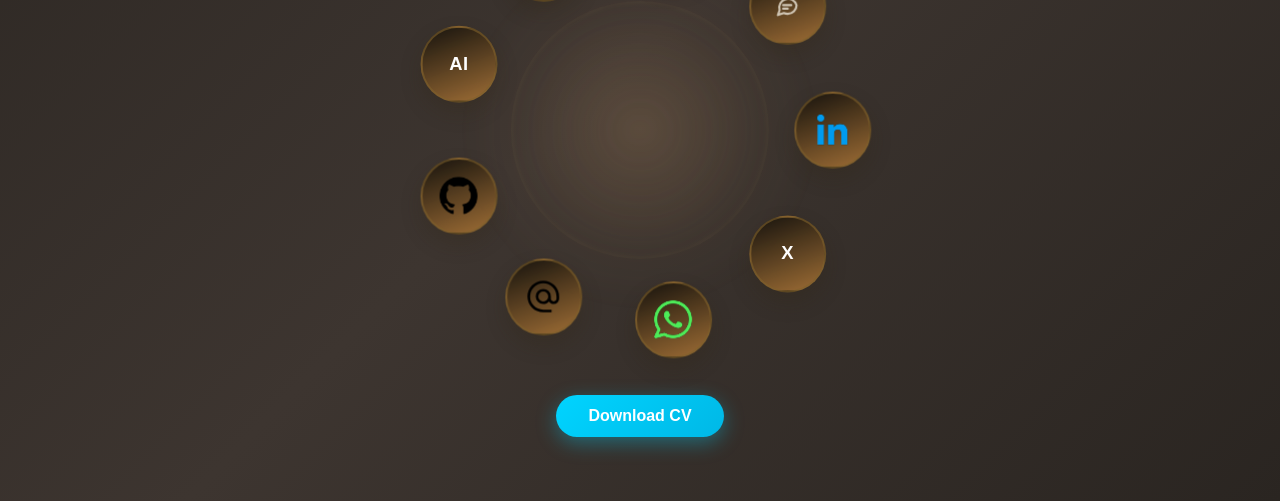
==== commit 5350f412: "feat: clarify skill tool categories and add requested logos" ====
--- a/index.html
+++ b/index.html
@@ -480,6 +480,10 @@
                         </div>
                         <p class="skill-name">Angular</p>
                     </div>
+                    <div class="skill-item">
+                        <div class="skill-icon"><img src="images/logos/wordpress-icon-alt.svg" alt="" loading="lazy"></div>
+                        <p class="skill-name">WordPress</p>
+                    </div>
                 </div>
             </div>
 
@@ -514,7 +518,10 @@
                         </div>
                         <p class="skill-name">Java</p>
                     </div>
-
+                </div>
+
+                <h4 class="ai-secondary-heading">Databases</h4>
+                <div class="skills-grid" aria-label="Database tools">
                     <div class="skill-item">
                         <div class="skill-icon">
                             <img src="images/logos/MongoDB.svg" alt="" loading="lazy">
@@ -527,6 +534,10 @@
                             <img src="images/logos/MySQL.svg" alt="" loading="lazy">
                         </div>
                         <p class="skill-name">MySQL</p>
+                    </div>
+                    <div class="skill-item">
+                        <div class="skill-icon"><img src="images/logos/supabase.svg" alt="" loading="lazy"></div>
+                        <p class="skill-name">Supabase</p>
                     </div>
                 </div>
             </div>
@@ -586,6 +597,14 @@
                                 <span class="design-tool-icon"><img src="images/adobe-com-brandmark.svg" alt="" loading="lazy"></span>
                                 <span><span class="design-tool-name">Adobe Creative Cloud</span><span class="design-tool-detail">Photoshop · Illustrator · InDesign</span></span>
                             </li>
+                            <li class="design-tool-mark">
+                                <span class="design-tool-icon"><img src="images/logos/adobe-xd.svg" alt="" loading="lazy"></span>
+                                <span class="design-tool-name">Adobe XD</span>
+                            </li>
+                            <li class="design-tool-mark">
+                                <span class="design-tool-icon"><img src="images/logos/adobe-indesign.svg" alt="" loading="lazy"></span>
+                                <span class="design-tool-name">InDesign</span>
+                            </li>
                         </ul>
                     </div>
                 </div>
@@ -626,6 +645,14 @@
                         <div class="skill-icon"><img src="images/logos/Visual Studio Code (VS Code).svg" alt="" loading="lazy"></div>
                         <p class="skill-name">Visual Studio Code</p>
                     </div>
+                    <div class="skill-item">
+                        <div class="skill-icon"><img src="images/logos/intellij-idea.svg" alt="" loading="lazy"></div>
+                        <p class="skill-name">IntelliJ IDEA</p>
+                    </div>
+                    <div class="skill-item">
+                        <div class="skill-icon"><img src="images/logos/antigravity.svg" alt="" loading="lazy"></div>
+                        <p class="skill-name">Antigravity</p>
+                    </div>
 
                     <div class="skill-item">
                         <div class="skill-icon"><img src="images/logos/GitHub Codespaces.svg" alt="" loading="lazy"></div>
@@ -656,6 +683,13 @@
                             <img src="images/logos/AWS.svg" alt="" loading="lazy">
                         </div>
                         <p class="skill-name">AWS</p>
+                    </div>
+                </div>
+                <h4 class="ai-secondary-heading">Planning &amp; knowledge</h4>
+                <div class="skills-grid" aria-label="Planning and knowledge tools">
+                    <div class="skill-item">
+                        <div class="skill-icon"><img src="images/logos/notion-icon.svg" alt="" loading="lazy"></div>
+                        <p class="skill-name">Notion</p>
                     </div>
                 </div>
             </div>
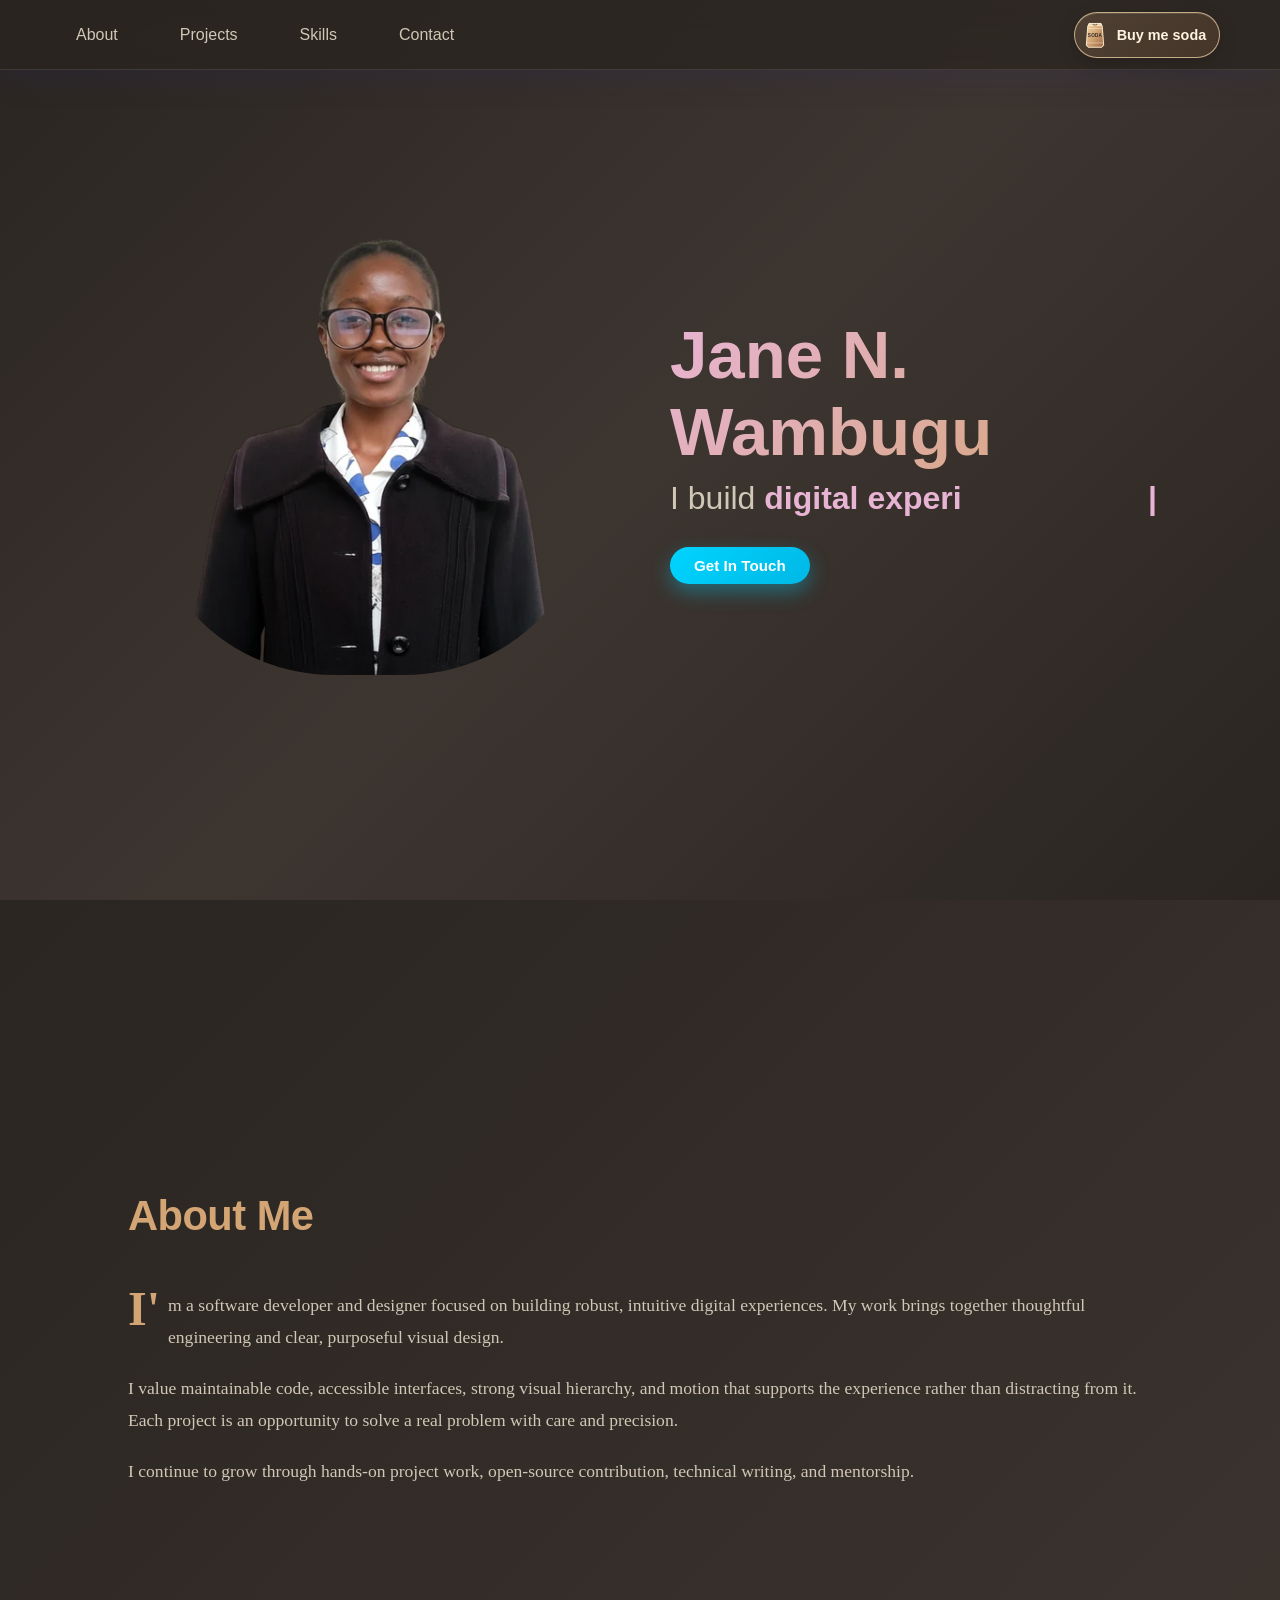
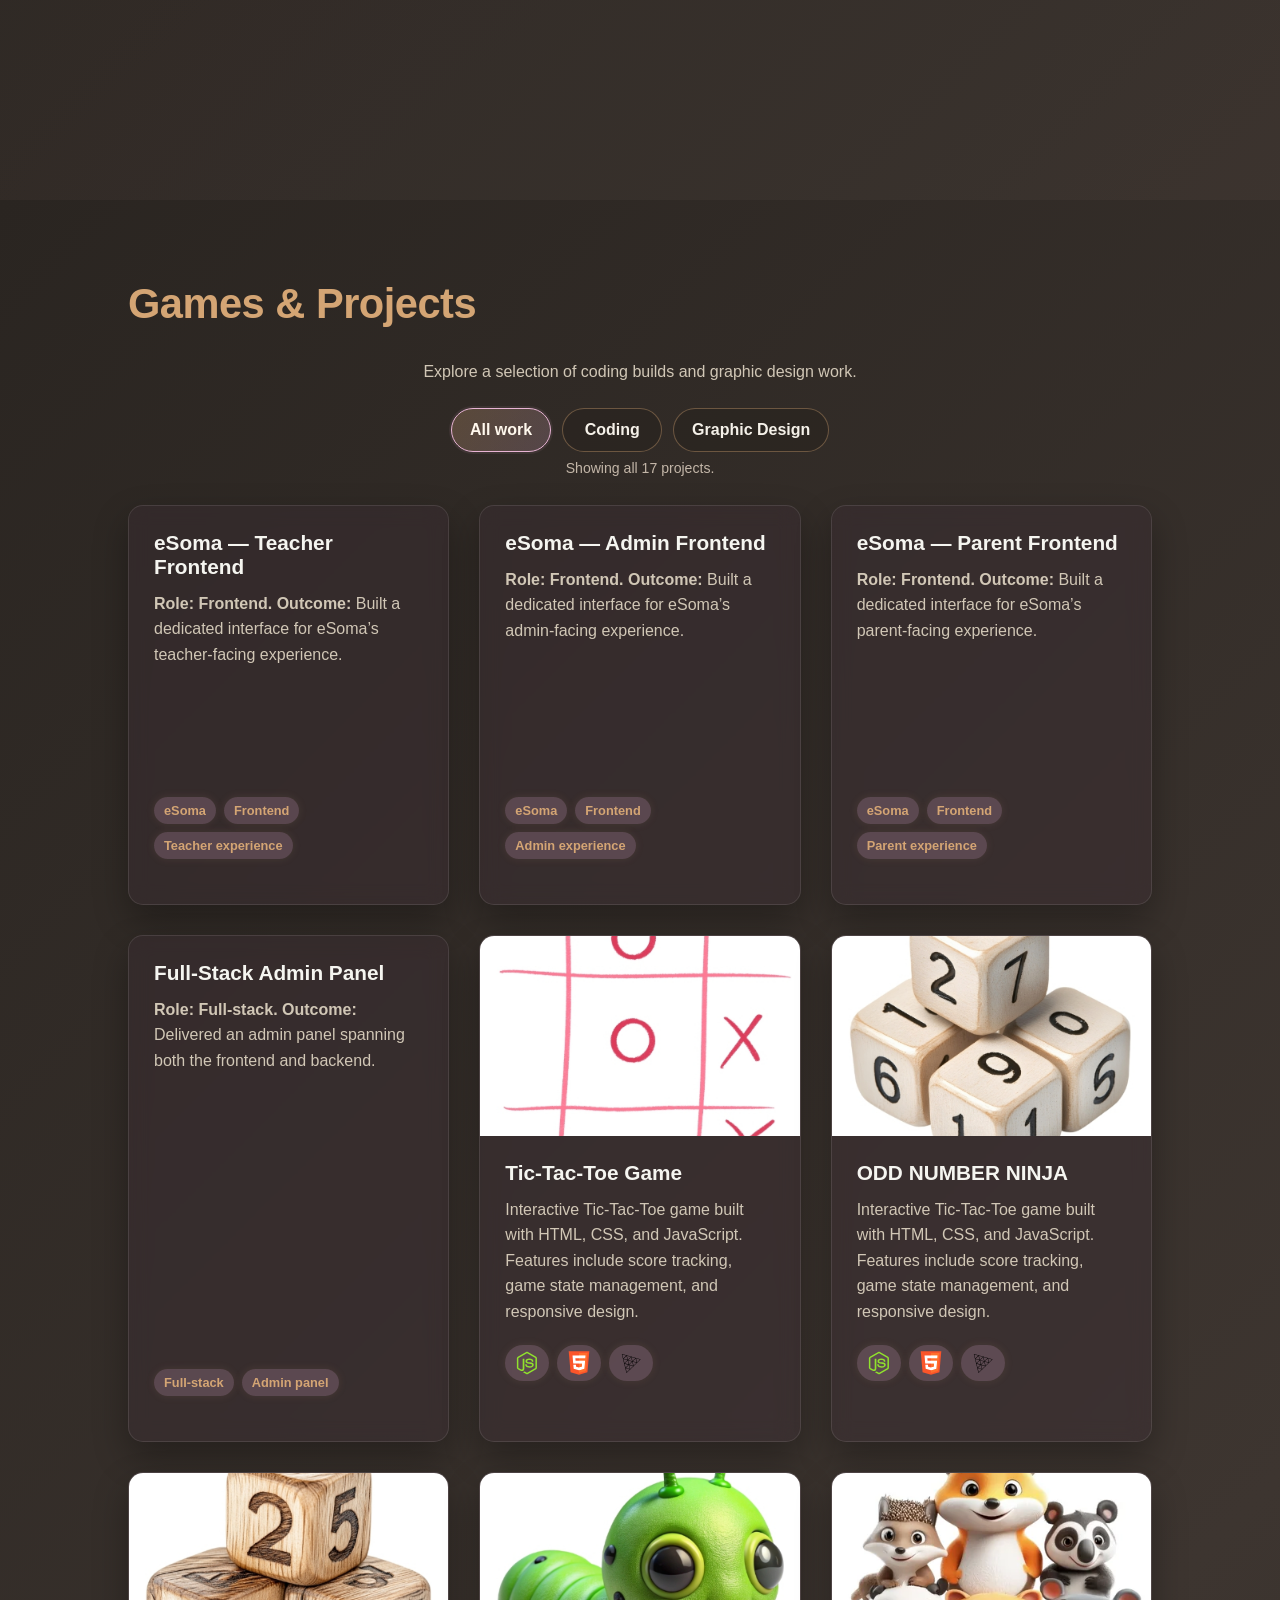
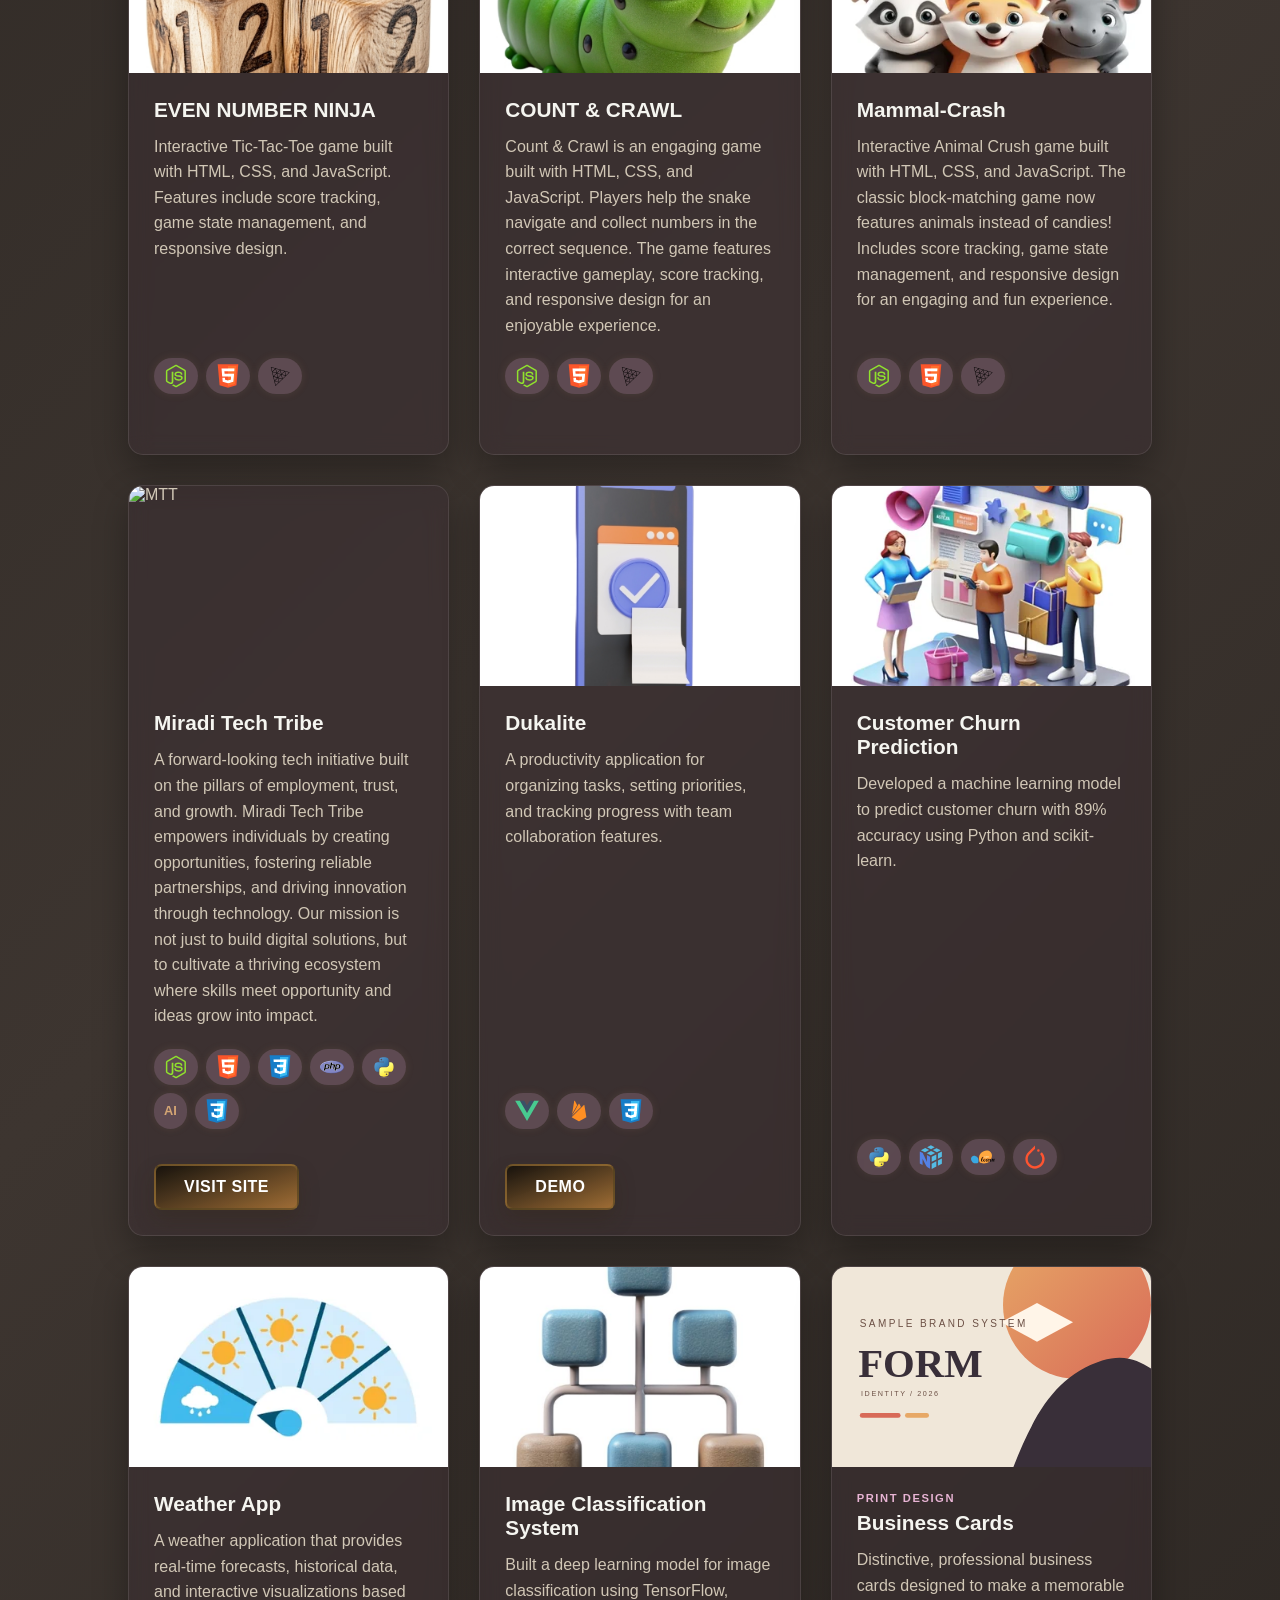
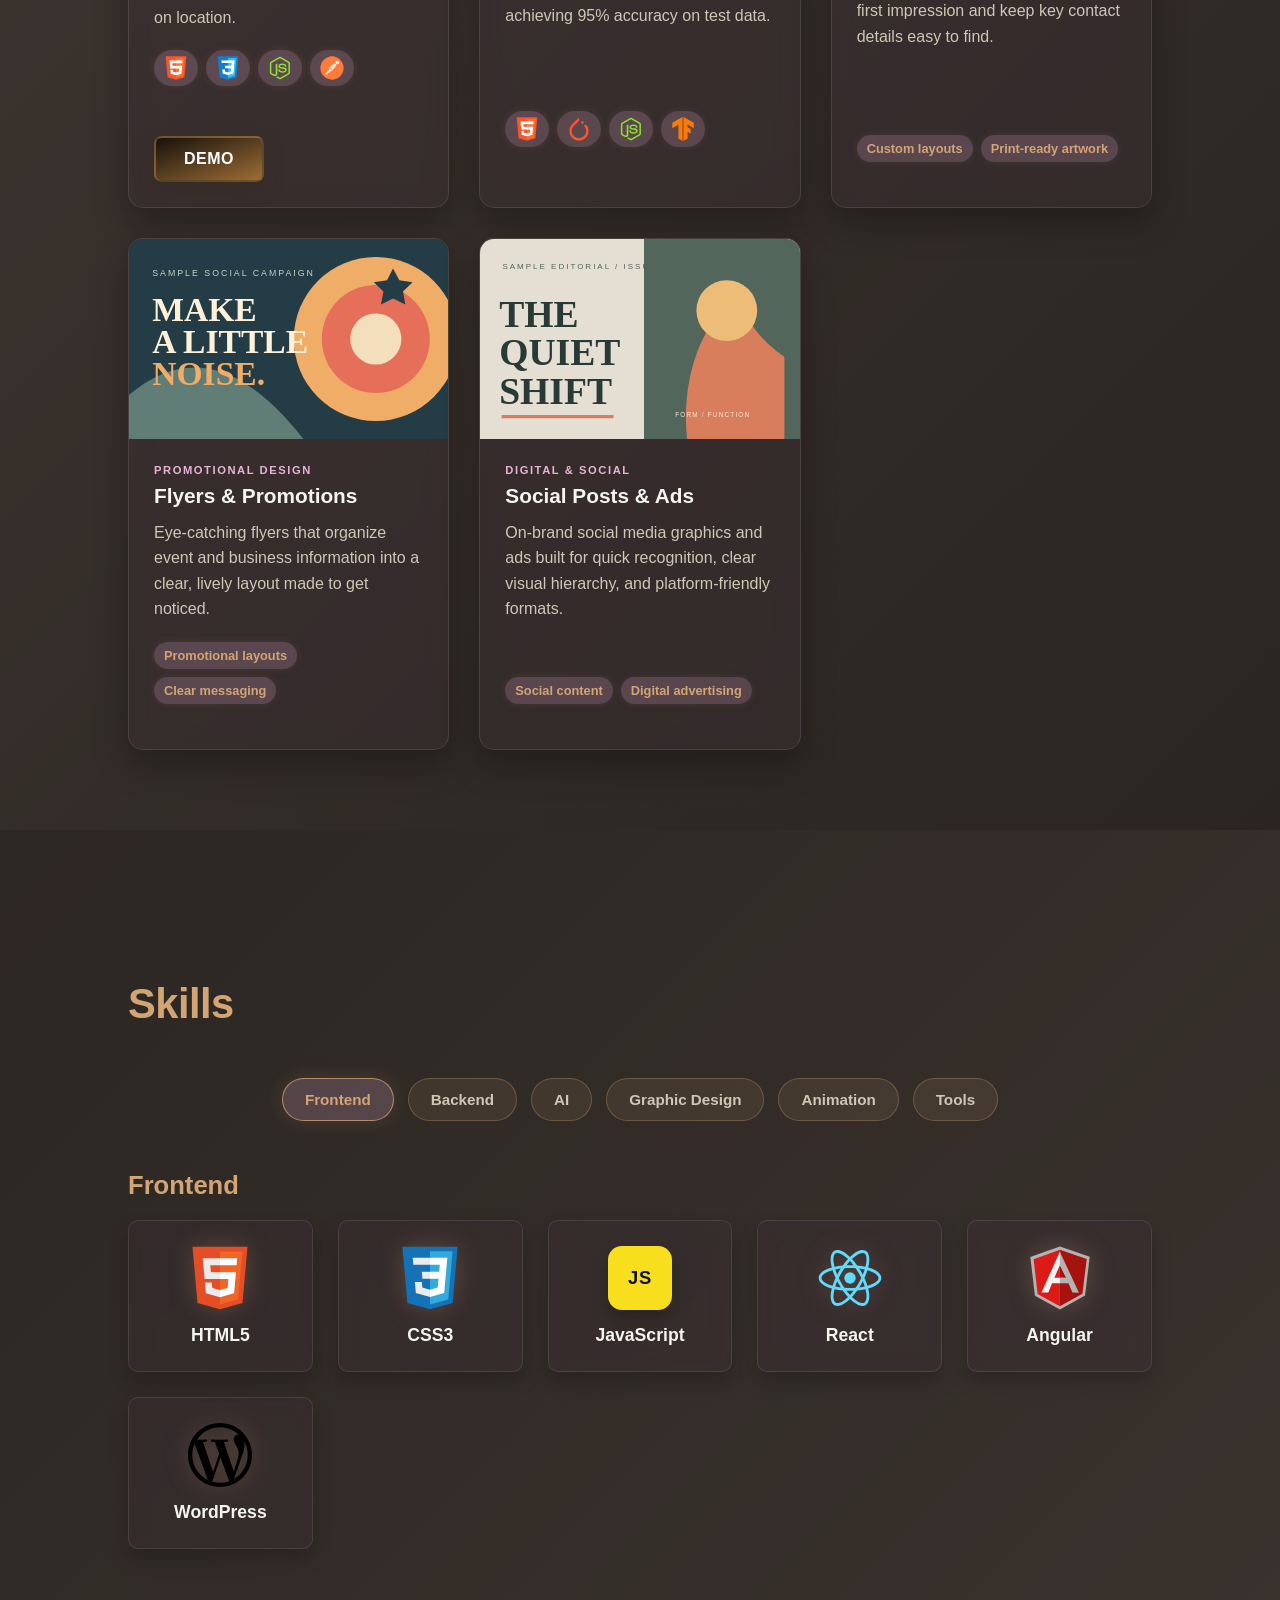
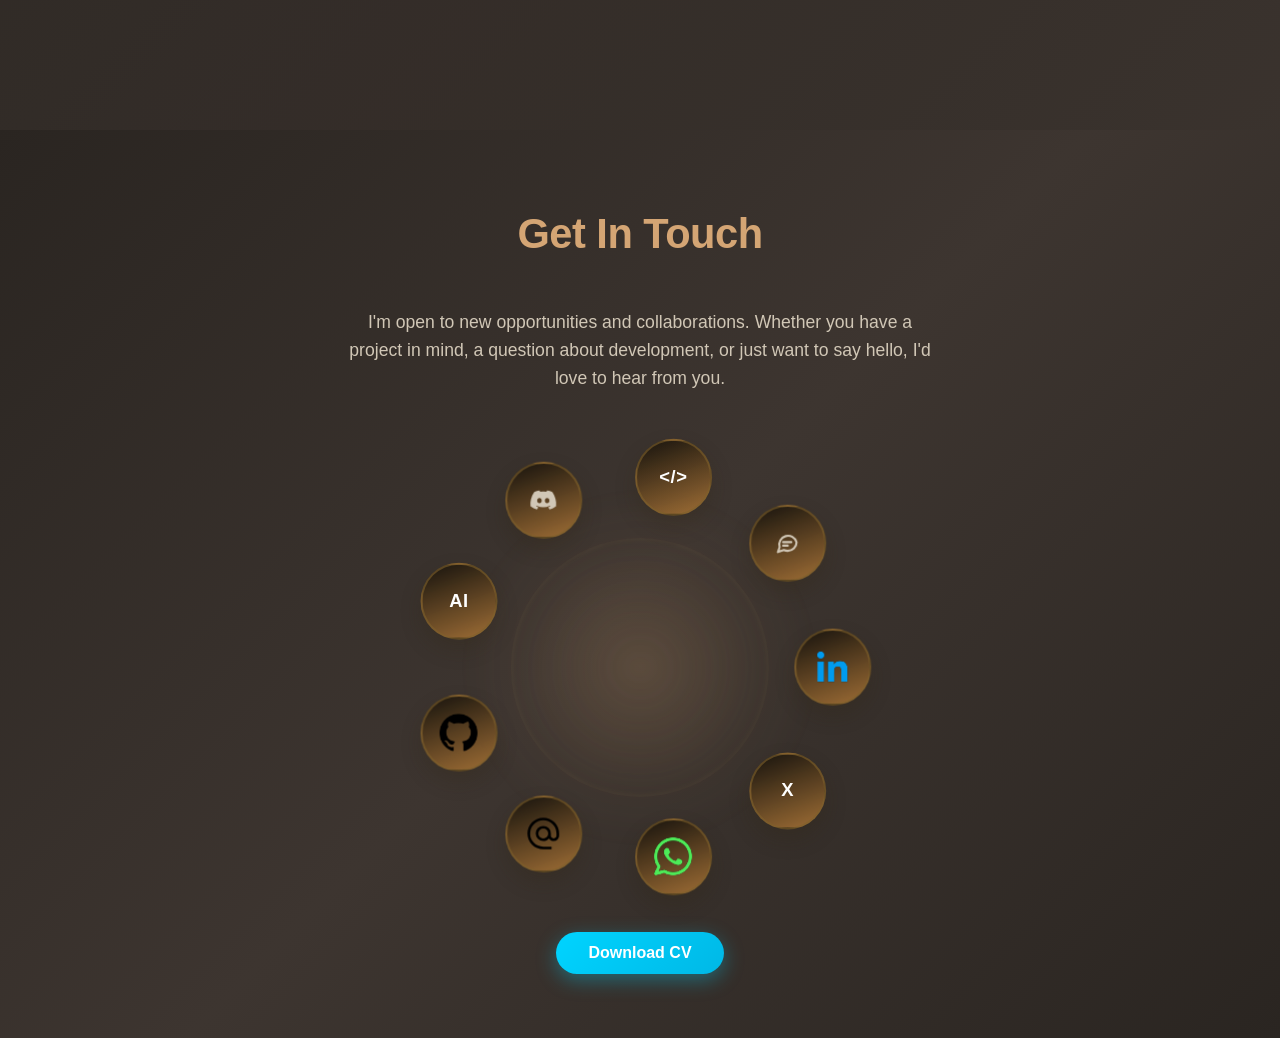
==== commit 14ecd995: "feat: add eSoma frontend and admin panel projects" ====
--- a/index.html
+++ b/index.html
@@ -139,6 +139,53 @@
         </div>
         <p class="project-filter-status" id="projectFilterStatus" role="status" aria-live="polite">Showing all projects.</p>
         <div class="projects-grid">
+
+            <article class="project-card" data-project-category="coding">
+                <div class="project-content">
+                    <h3 class="project-title">eSoma — Teacher Frontend</h3>
+                    <p class="project-desc"><strong>Role: Frontend.</strong> <strong>Outcome:</strong> Built a dedicated interface for eSoma’s teacher-facing experience.</p>
+                    <div class="project-tags">
+                        <span class="project-tag">eSoma</span>
+                        <span class="project-tag">Frontend</span>
+                        <span class="project-tag">Teacher experience</span>
+                    </div>
+                </div>
+            </article>
+
+            <article class="project-card" data-project-category="coding">
+                <div class="project-content">
+                    <h3 class="project-title">eSoma — Admin Frontend</h3>
+                    <p class="project-desc"><strong>Role: Frontend.</strong> <strong>Outcome:</strong> Built a dedicated interface for eSoma’s admin-facing experience.</p>
+                    <div class="project-tags">
+                        <span class="project-tag">eSoma</span>
+                        <span class="project-tag">Frontend</span>
+                        <span class="project-tag">Admin experience</span>
+                    </div>
+                </div>
+            </article>
+
+            <article class="project-card" data-project-category="coding">
+                <div class="project-content">
+                    <h3 class="project-title">eSoma — Parent Frontend</h3>
+                    <p class="project-desc"><strong>Role: Frontend.</strong> <strong>Outcome:</strong> Built a dedicated interface for eSoma’s parent-facing experience.</p>
+                    <div class="project-tags">
+                        <span class="project-tag">eSoma</span>
+                        <span class="project-tag">Frontend</span>
+                        <span class="project-tag">Parent experience</span>
+                    </div>
+                </div>
+            </article>
+
+            <article class="project-card" data-project-category="coding">
+                <div class="project-content">
+                    <h3 class="project-title">Full-Stack Admin Panel</h3>
+                    <p class="project-desc"><strong>Role: Full-stack.</strong> <strong>Outcome:</strong> Delivered an admin panel spanning both the frontend and backend.</p>
+                    <div class="project-tags">
+                        <span class="project-tag">Full-stack</span>
+                        <span class="project-tag">Admin panel</span>
+                    </div>
+                </div>
+            </article>
 
             <!-- game 1-->
             <div class="project-card" data-project-category="coding">
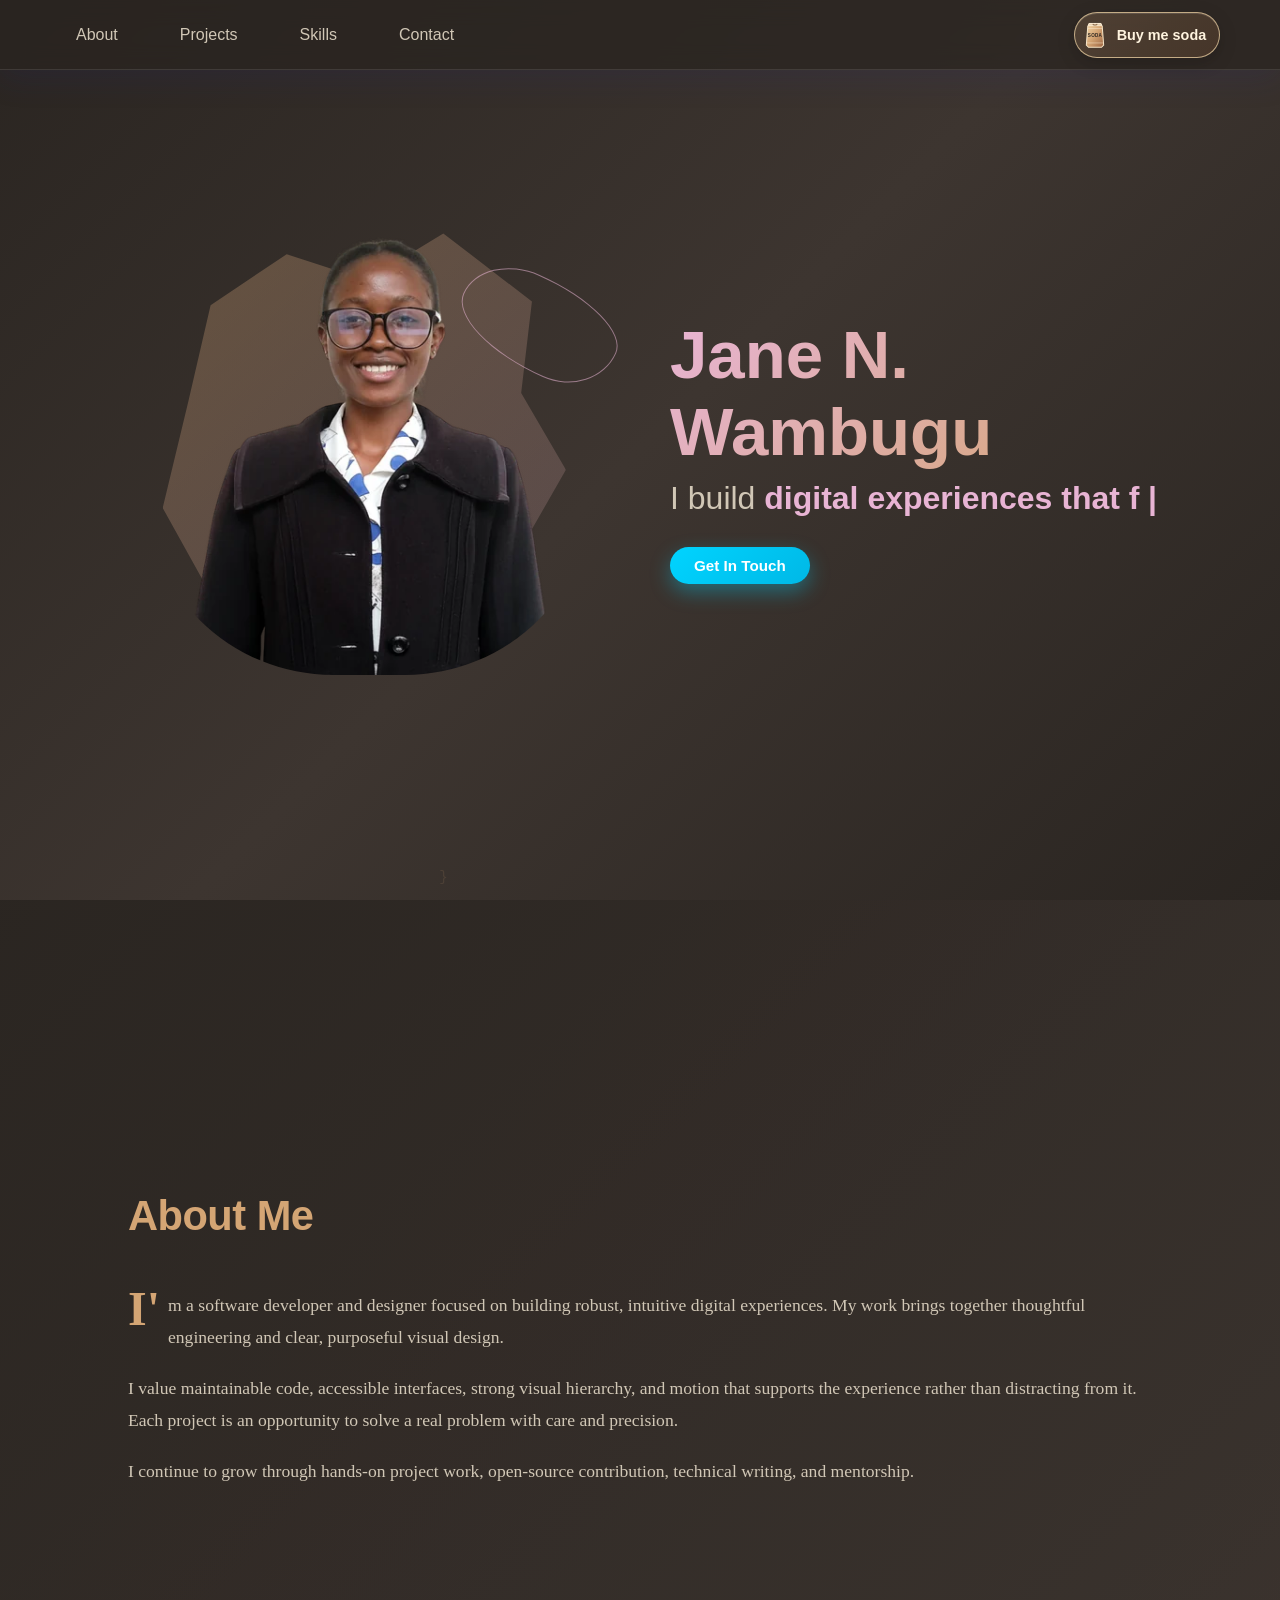
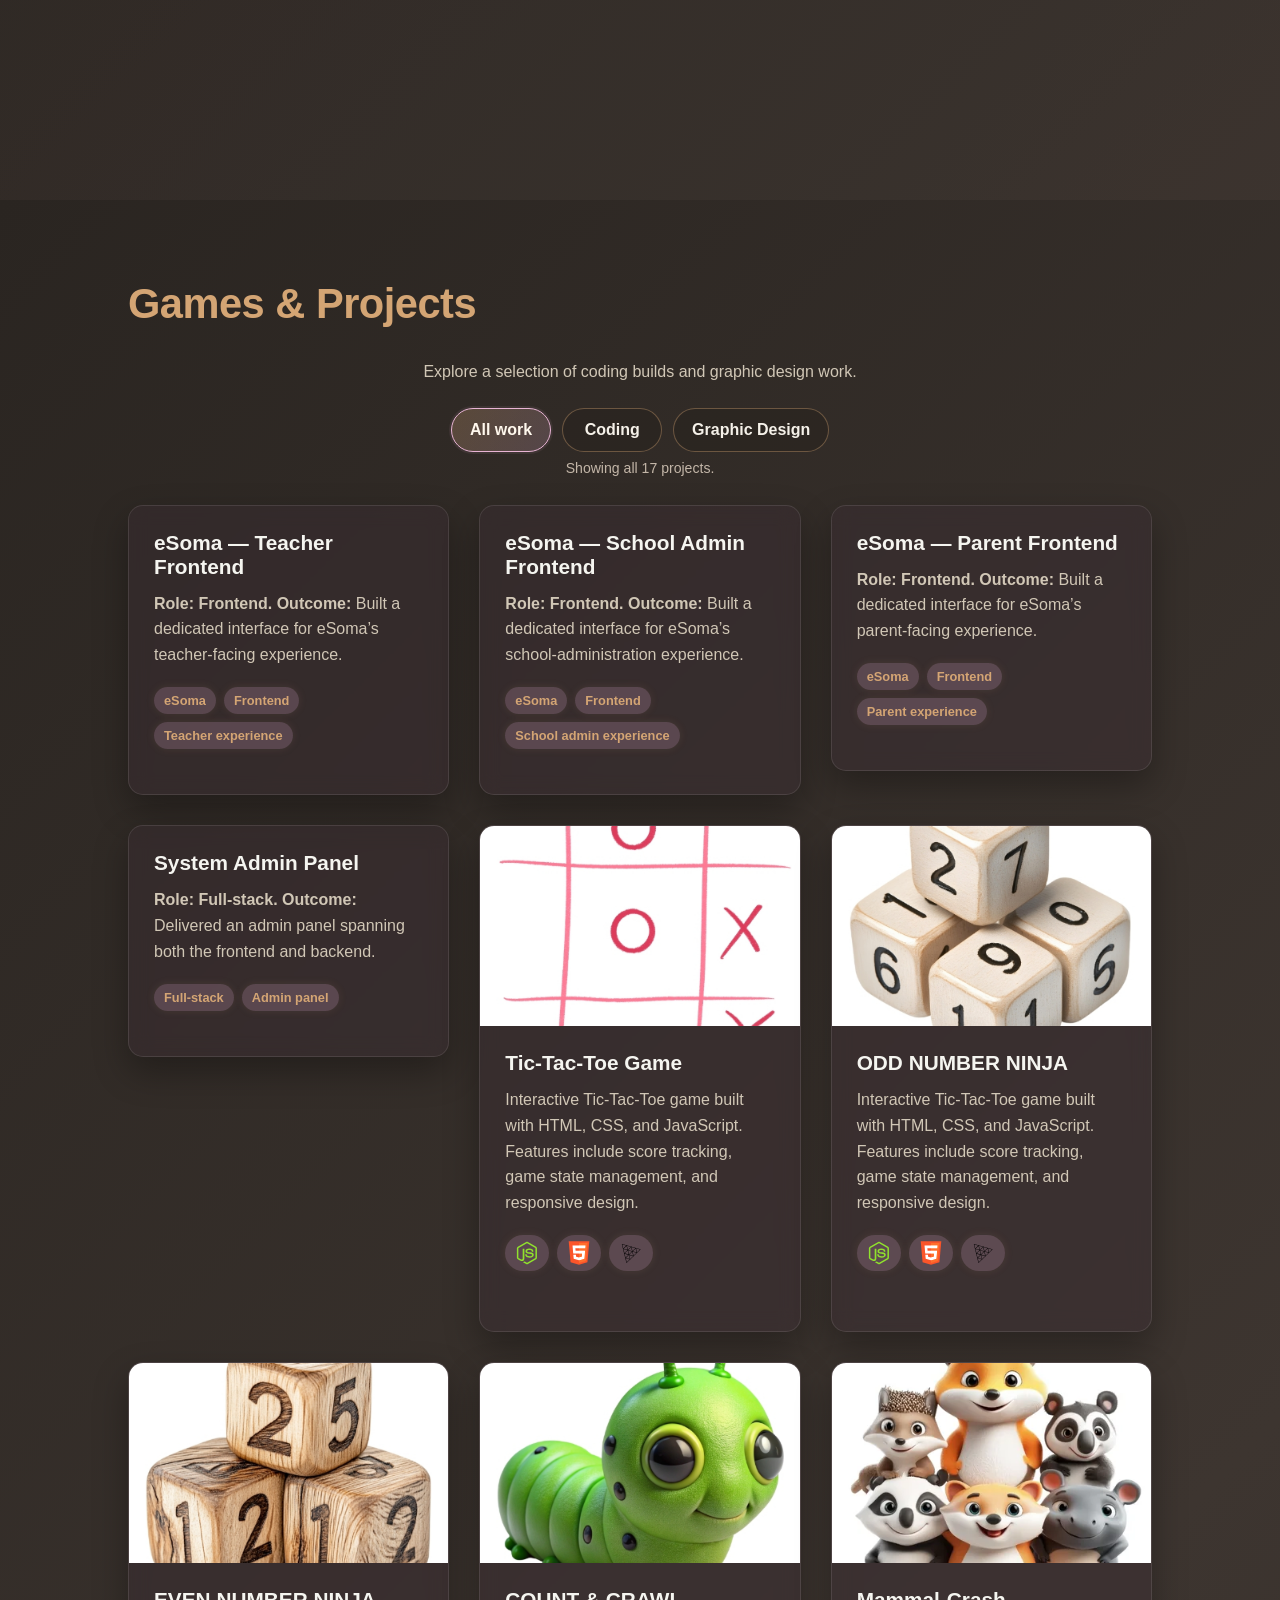
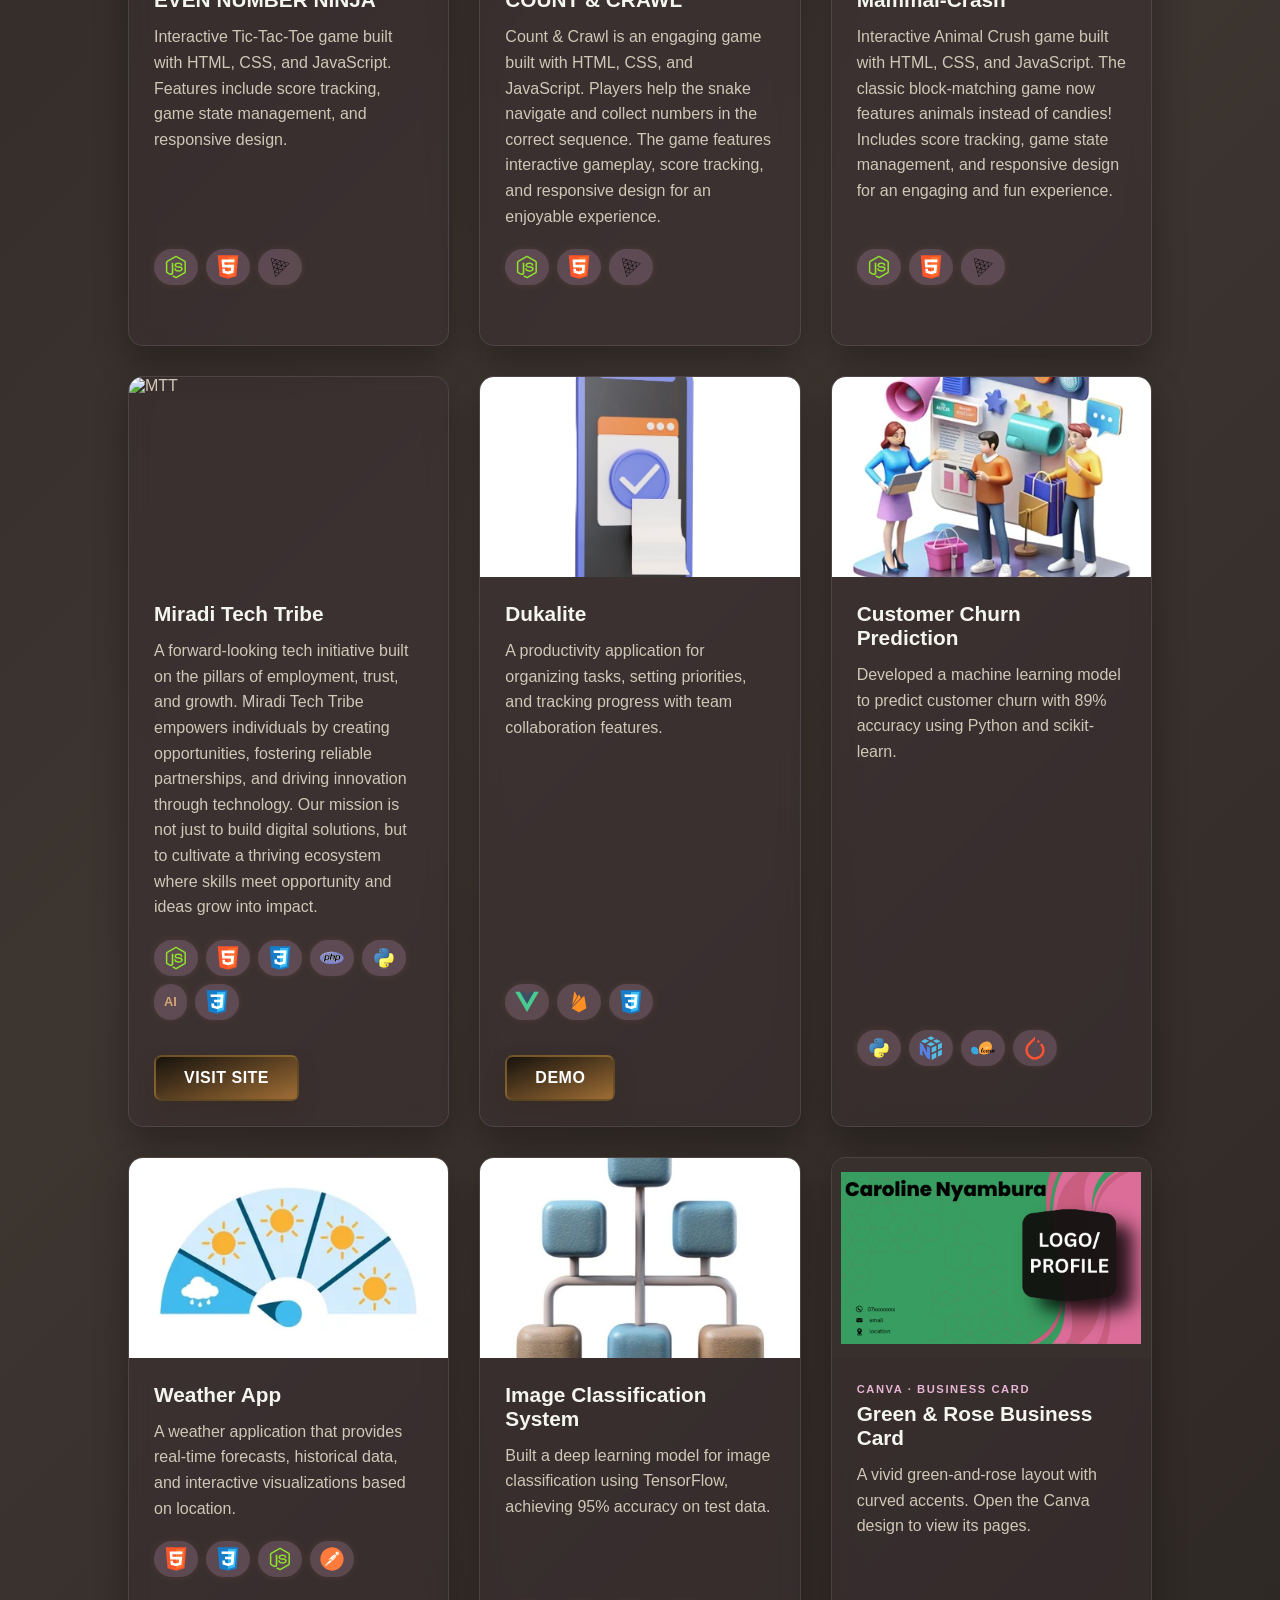
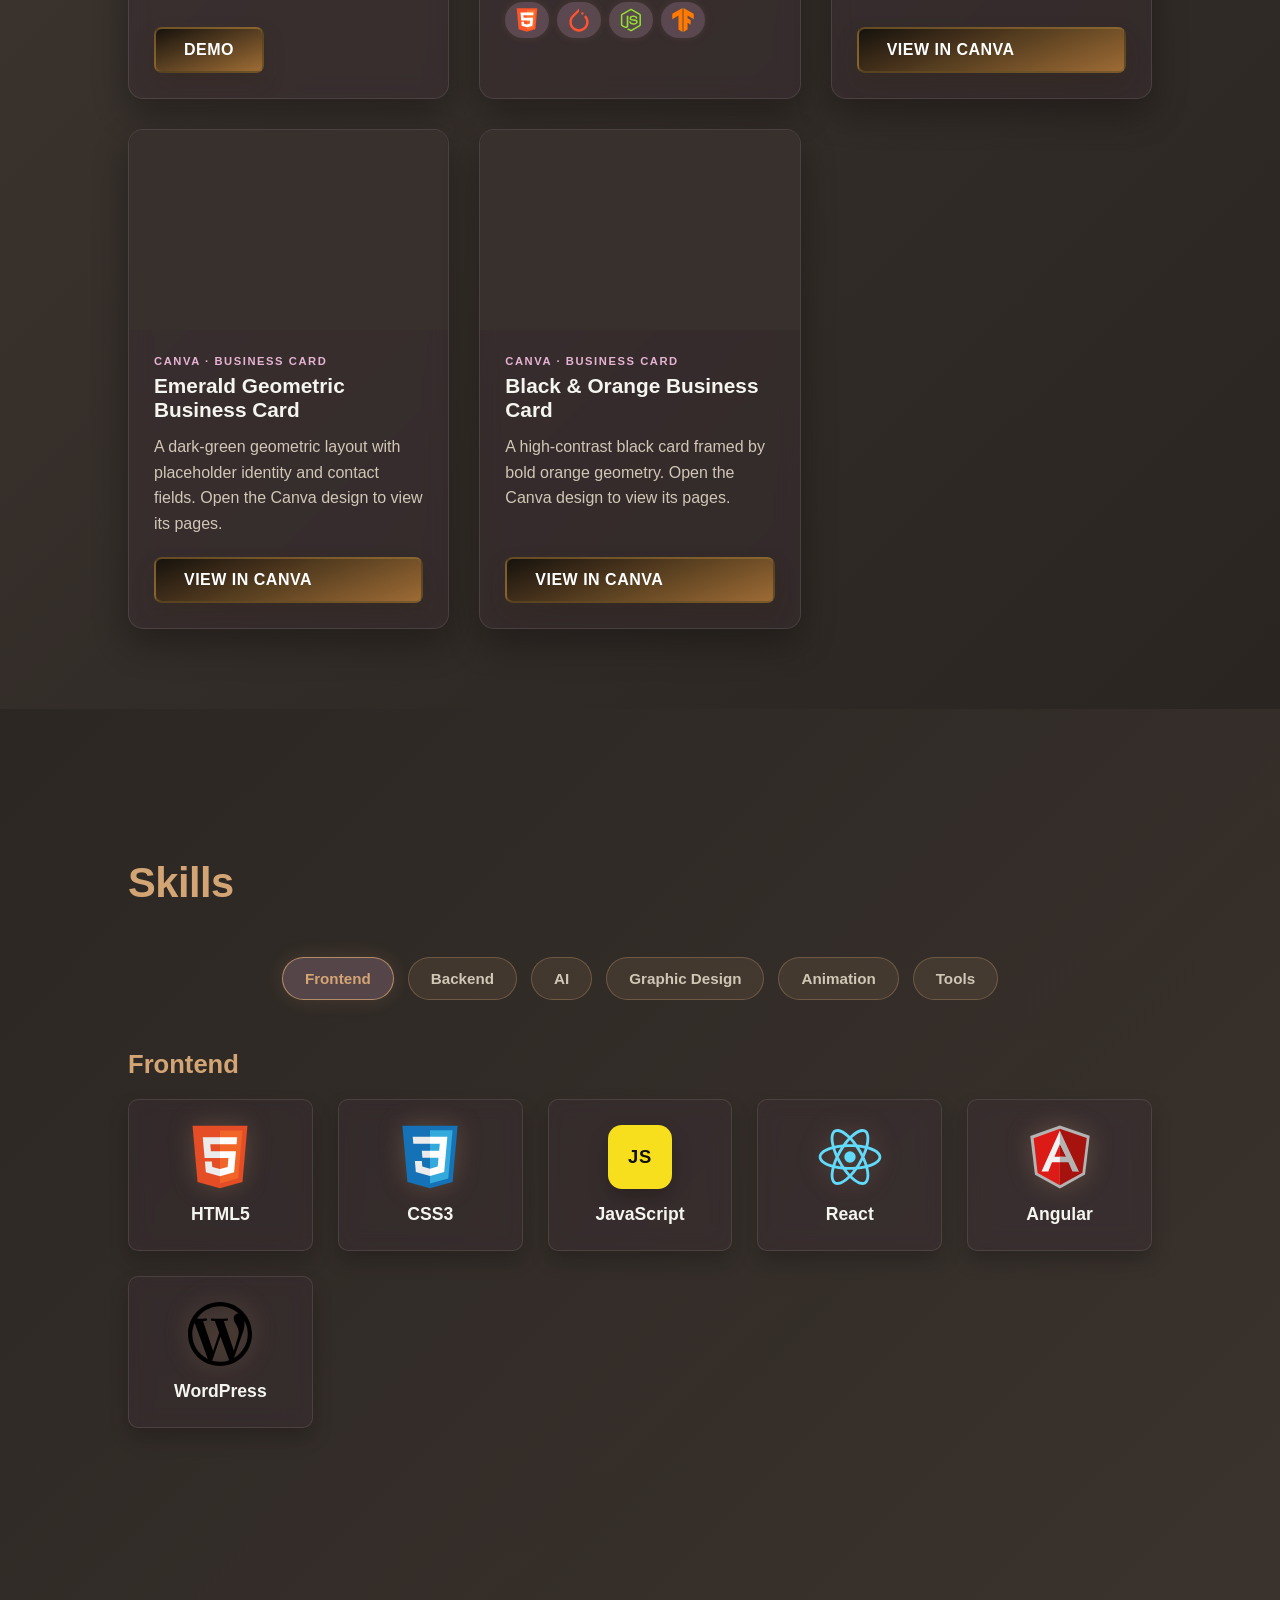
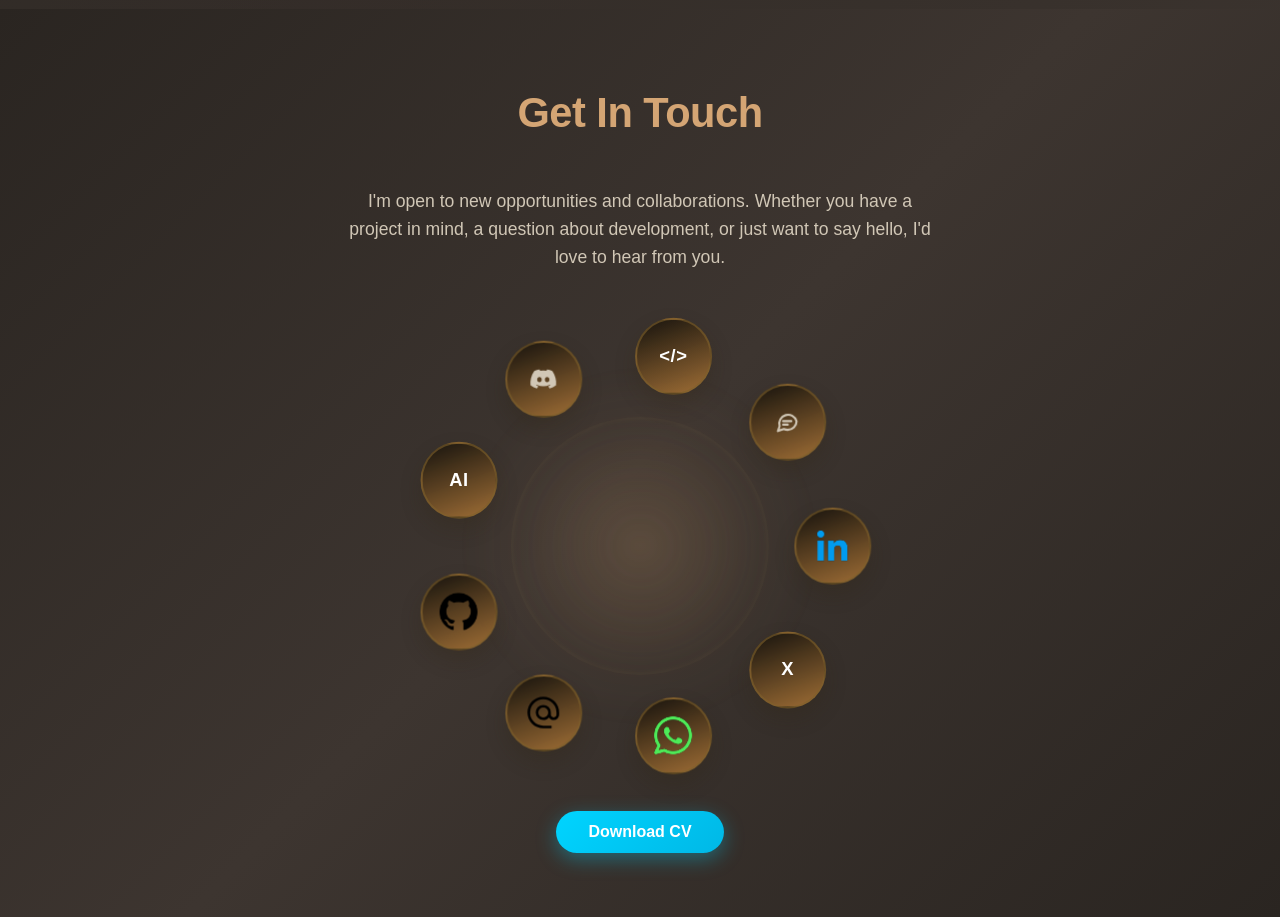
==== commit 9395d869: "feat: showcase Canva cards and refine portfolio layout" ====
--- a/index.html
+++ b/index.html
@@ -140,7 +140,7 @@
         <p class="project-filter-status" id="projectFilterStatus" role="status" aria-live="polite">Showing all projects.</p>
         <div class="projects-grid">
 
-            <article class="project-card" data-project-category="coding">
+            <article class="project-card project-card--text-only" data-project-category="coding">
                 <div class="project-content">
                     <h3 class="project-title">eSoma — Teacher Frontend</h3>
                     <p class="project-desc"><strong>Role: Frontend.</strong> <strong>Outcome:</strong> Built a dedicated interface for eSoma’s teacher-facing experience.</p>
@@ -152,19 +152,19 @@
                 </div>
             </article>
 
-            <article class="project-card" data-project-category="coding">
-                <div class="project-content">
-                    <h3 class="project-title">eSoma — Admin Frontend</h3>
-                    <p class="project-desc"><strong>Role: Frontend.</strong> <strong>Outcome:</strong> Built a dedicated interface for eSoma’s admin-facing experience.</p>
+            <article class="project-card project-card--text-only" data-project-category="coding">
+                <div class="project-content">
+                    <h3 class="project-title">eSoma — School Admin Frontend</h3>
+                    <p class="project-desc"><strong>Role: Frontend.</strong> <strong>Outcome:</strong> Built a dedicated interface for eSoma’s school-administration experience.</p>
                     <div class="project-tags">
                         <span class="project-tag">eSoma</span>
                         <span class="project-tag">Frontend</span>
-                        <span class="project-tag">Admin experience</span>
+                        <span class="project-tag">School admin experience</span>
                     </div>
                 </div>
             </article>
 
-            <article class="project-card" data-project-category="coding">
+            <article class="project-card project-card--text-only" data-project-category="coding">
                 <div class="project-content">
                     <h3 class="project-title">eSoma — Parent Frontend</h3>
                     <p class="project-desc"><strong>Role: Frontend.</strong> <strong>Outcome:</strong> Built a dedicated interface for eSoma’s parent-facing experience.</p>
@@ -176,9 +176,9 @@
                 </div>
             </article>
 
-            <article class="project-card" data-project-category="coding">
-                <div class="project-content">
-                    <h3 class="project-title">Full-Stack Admin Panel</h3>
+            <article class="project-card project-card--text-only" data-project-category="coding">
+                <div class="project-content">
+                    <h3 class="project-title">System Admin Panel</h3>
                     <p class="project-desc"><strong>Role: Full-stack.</strong> <strong>Outcome:</strong> Delivered an admin panel spanning both the frontend and backend.</p>
                     <div class="project-tags">
                         <span class="project-tag">Full-stack</span>
@@ -442,33 +442,33 @@
                         </div>
                     </div>-->
 
-            <article class="project-card design-gallery-card" data-project-category="design">
-                <img src="images/design-brand-concept.svg" alt="Graphic design artwork for a business card" class="project-img" loading="lazy" decoding="async">
-                <div class="project-content">
-                    <span class="design-gallery-kicker">PRINT DESIGN</span>
-                    <h3 class="project-title">Business Cards</h3>
-                    <p class="project-desc">Distinctive, professional business cards designed to make a memorable first impression and keep key contact details easy to find.</p>
-                    <div class="project-tags"><span class="project-tag">Custom layouts</span><span class="project-tag">Print-ready artwork</span></div>
-                </div>
-            </article>
-            <article class="project-card design-gallery-card" data-project-category="design">
-                <img src="images/design-social-concept.svg" alt="Graphic design artwork for a promotional flyer" class="project-img" loading="lazy" decoding="async">
-                <div class="project-content">
-                    <span class="design-gallery-kicker">PROMOTIONAL DESIGN</span>
-                    <h3 class="project-title">Flyers &amp; Promotions</h3>
-                    <p class="project-desc">Eye-catching flyers that organize event and business information into a clear, lively layout made to get noticed.</p>
-                    <div class="project-tags"><span class="project-tag">Promotional layouts</span><span class="project-tag">Clear messaging</span></div>
-                </div>
-            </article>
-            <article class="project-card design-gallery-card" data-project-category="design">
-                <img src="images/design-editorial-concept.svg" alt="Graphic design artwork for social media posts and advertisements" class="project-img" loading="lazy" decoding="async">
-                <div class="project-content">
-                    <span class="design-gallery-kicker">DIGITAL &amp; SOCIAL</span>
-                    <h3 class="project-title">Social Posts &amp; Ads</h3>
-                    <p class="project-desc">On-brand social media graphics and ads built for quick recognition, clear visual hierarchy, and platform-friendly formats.</p>
-                    <div class="project-tags"><span class="project-tag">Social content</span><span class="project-tag">Digital advertising</span></div>
-                </div>
-            </article>
+            <a class="project-card design-gallery-card" data-project-category="design" href="https://www.canva.com/d/qkt1vBnc9AHro5c" target="_blank" rel="noopener noreferrer" aria-label="View the green and rose business card design in Canva; opens in a new tab">
+                <img src="images/business-cards/business-card-green-rose.png" alt="Business card artwork with a green and rose palette, decorative curves, and contact details" class="project-img" width="1800" height="1029" loading="lazy" decoding="async">
+                <div class="project-content">
+                    <span class="design-gallery-kicker">CANVA · BUSINESS CARD</span>
+                    <h3 class="project-title">Green &amp; Rose Business Card</h3>
+                    <p class="project-desc">A vivid green-and-rose layout with curved accents. Open the Canva design to view its pages.</p>
+                    <span class="project-link">View in Canva</span>
+                </div>
+            </a>
+            <a class="project-card design-gallery-card" data-project-category="design" href="https://www.canva.com/d/HurI4Xvxv-PFfiE" target="_blank" rel="noopener noreferrer" aria-label="View the emerald business card design in Canva; opens in a new tab">
+                <img src="images/business-cards/business-card-emerald.png" alt="Emerald green business card with a white geometric panel, placeholder contact details, and a QR code" class="project-img" width="1800" height="1029" loading="lazy" decoding="async">
+                <div class="project-content">
+                    <span class="design-gallery-kicker">CANVA · BUSINESS CARD</span>
+                    <h3 class="project-title">Emerald Geometric Business Card</h3>
+                    <p class="project-desc">A dark-green geometric layout with placeholder identity and contact fields. Open the Canva design to view its pages.</p>
+                    <span class="project-link">View in Canva</span>
+                </div>
+            </a>
+            <a class="project-card design-gallery-card" data-project-category="design" href="https://www.canva.com/d/AyNbEkwCl2suxkh" target="_blank" rel="noopener noreferrer" aria-label="View the black and orange business card design in Canva; opens in a new tab">
+                <img src="images/business-cards/business-card-black-orange.png" alt="Black and orange geometric business card with a centered name treatment" class="project-img" width="1800" height="1029" loading="lazy" decoding="async">
+                <div class="project-content">
+                    <span class="design-gallery-kicker">CANVA · BUSINESS CARD</span>
+                    <h3 class="project-title">Black &amp; Orange Business Card</h3>
+                    <p class="project-desc">A high-contrast black card framed by bold orange geometry. Open the Canva design to view its pages.</p>
+                    <span class="project-link">View in Canva</span>
+                </div>
+            </a>
         </div>
     </section>
 
--- a/styles.css
+++ b/styles.css
@@ -315,6 +315,31 @@
      position: relative;
      width: 100%;
      max-width: 450px;
+ }
+
+ .profile-container::before,
+ .profile-container::after {
+     content: "";
+     position: absolute;
+     z-index: 0;
+     pointer-events: none;
+ }
+
+.profile-container::before {
+    inset: 3% 7% 2% 3%;
+    clip-path: polygon(9% 34%, 17% 12%, 37% 2%, 56% 10%, 76% 1%, 96% 19%, 91% 40%, 100% 59%, 84% 80%, 65% 90%, 47% 100%, 28% 88%, 9% 78%, 0 58%);
+    background: linear-gradient(145deg, rgba(212, 165, 116, 0.32), rgba(232, 180, 212, 0.16));
+    transform: rotate(-6deg);
+}
+
+ .profile-container::after {
+     top: 12%;
+     right: -6%;
+     width: 36%;
+     height: 20%;
+     border: 1px solid rgba(232, 180, 212, 0.55);
+     border-radius: 38% 62% 35% 65% / 52% 44% 56% 48%;
+     transform: rotate(24deg);
  }
 
  .profile-img {
@@ -473,6 +498,10 @@
      background: linear-gradient(135deg, #2a2521 0%, #3d3530 50%, #2a2521 100%);
  }
 
+ #projects {
+     scroll-margin-top: 86px;
+ }
+
  .projects-grid {
      display: grid;
      grid-template-columns: repeat(auto-fit, minmax(300px, 1fr));
@@ -493,6 +522,11 @@
      min-height: 400px;
  }
 
+ .project-card--text-only {
+     min-height: 0;
+     align-self: start;
+ }
+
  .project-card:hover {
      transform: translateY(-10px) scale(1.02);
      box-shadow: 0 25px 50px rgba(212, 165, 116, 0.2);
@@ -525,6 +559,10 @@
      margin-bottom: 20px;
      line-height: 1.6;
      flex-grow: 1;
+ }
+
+ .project-card--text-only .project-desc {
+     flex-grow: 0;
  }
 
  .project-tags {
@@ -1675,6 +1713,7 @@
 /* Profile image and graphic design board */
 .profile-img {
     position: relative;
+    z-index: 1;
     display: block;
     border-radius: 48% 48% 42% 42%;
 }
@@ -2132,7 +2171,7 @@
     font-weight: 800;
     letter-spacing: .14em;
 }
-.design-gallery-card .project-img { background: #37302d; object-fit: cover; }
+.design-gallery-card .project-img { padding: .6rem; background: #37302d; object-fit: contain; }
 @media (max-width: 560px) {
     .project-filter { flex: 1 1 35%; }
     .projects-intro { margin-top: -1rem; }
